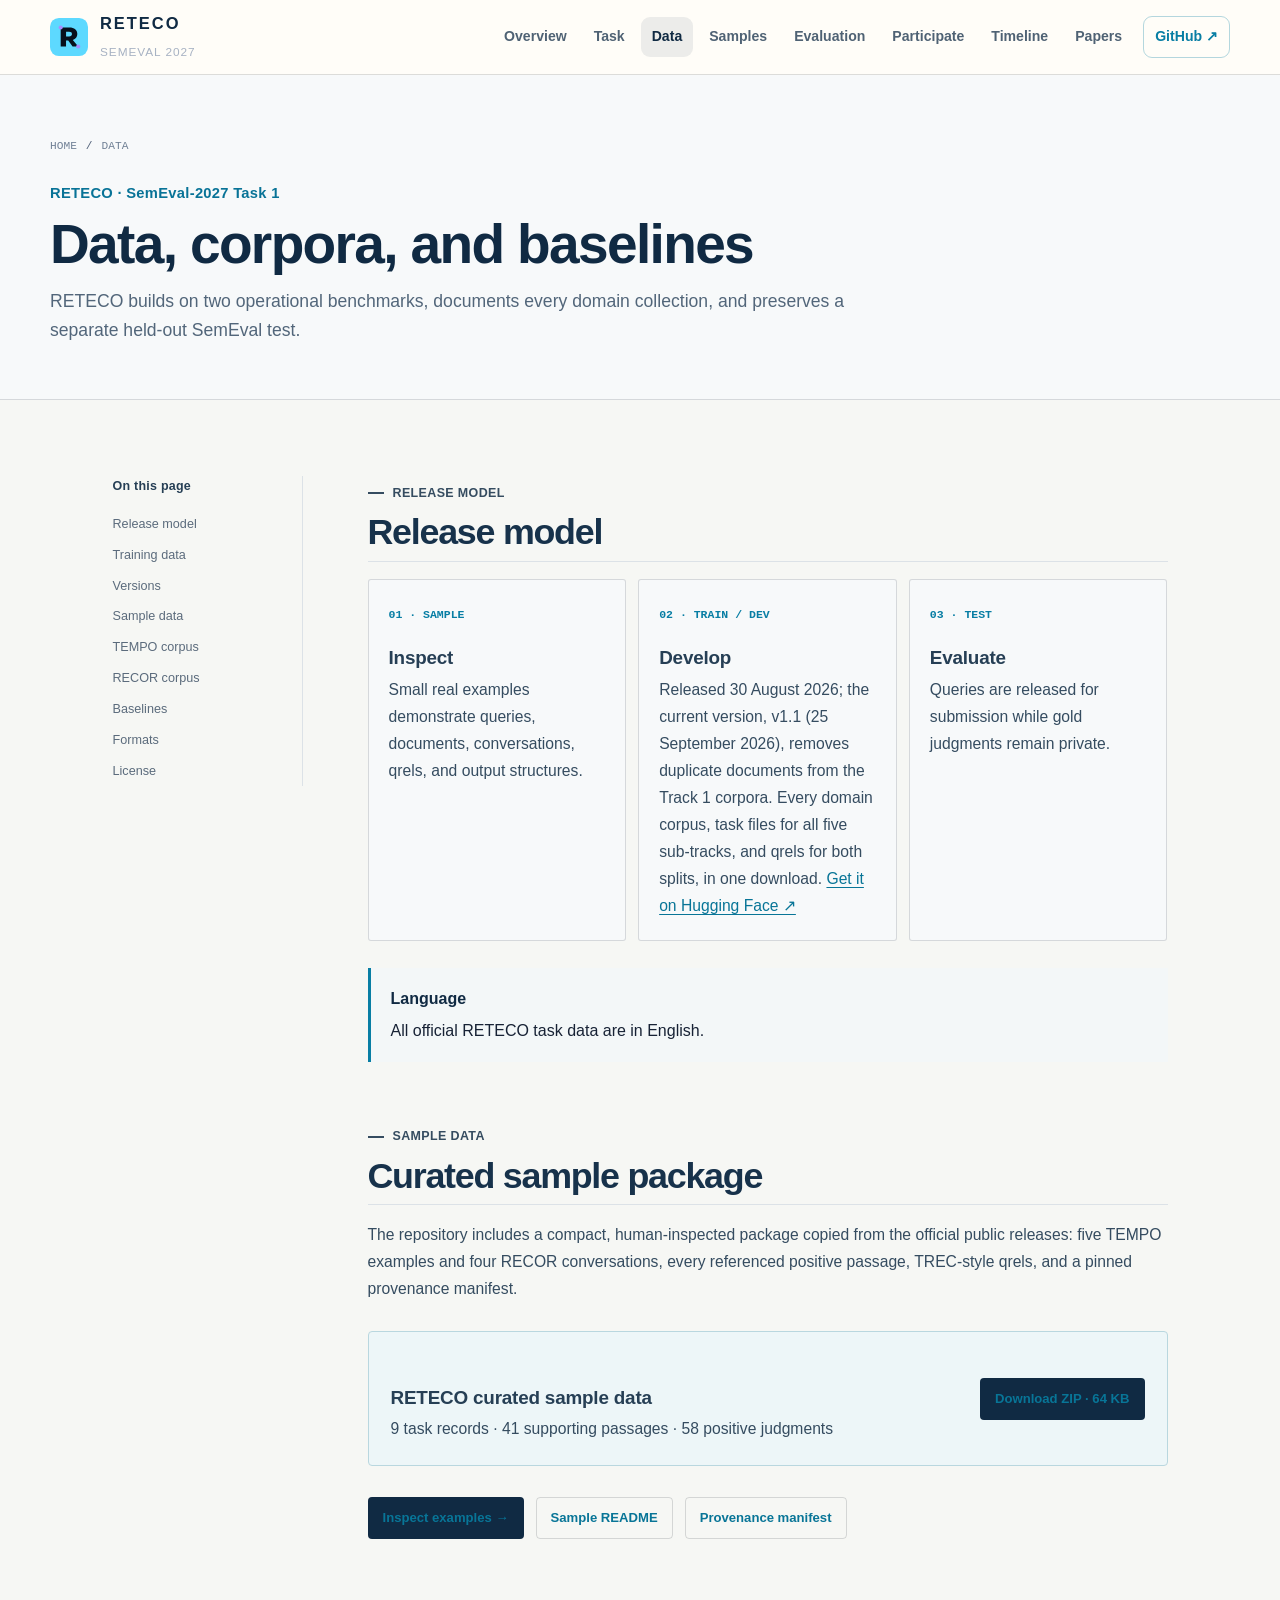
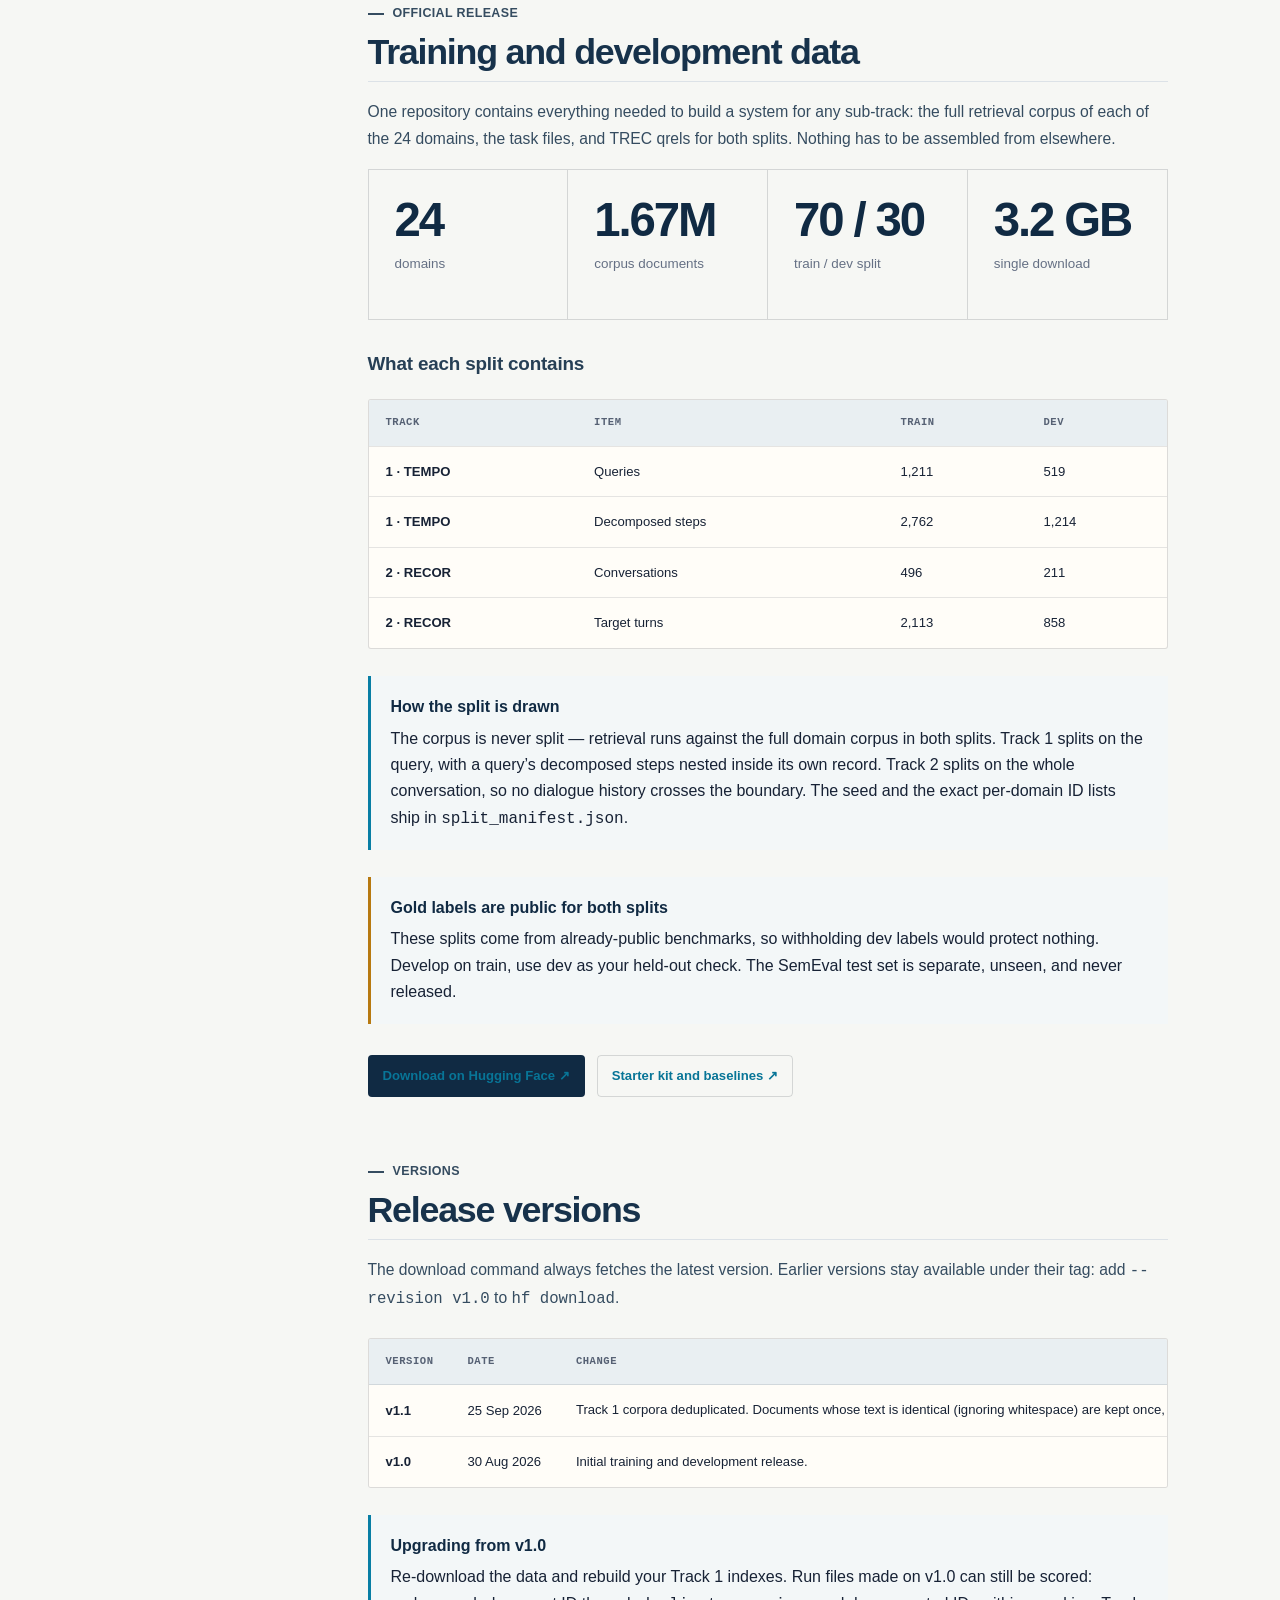
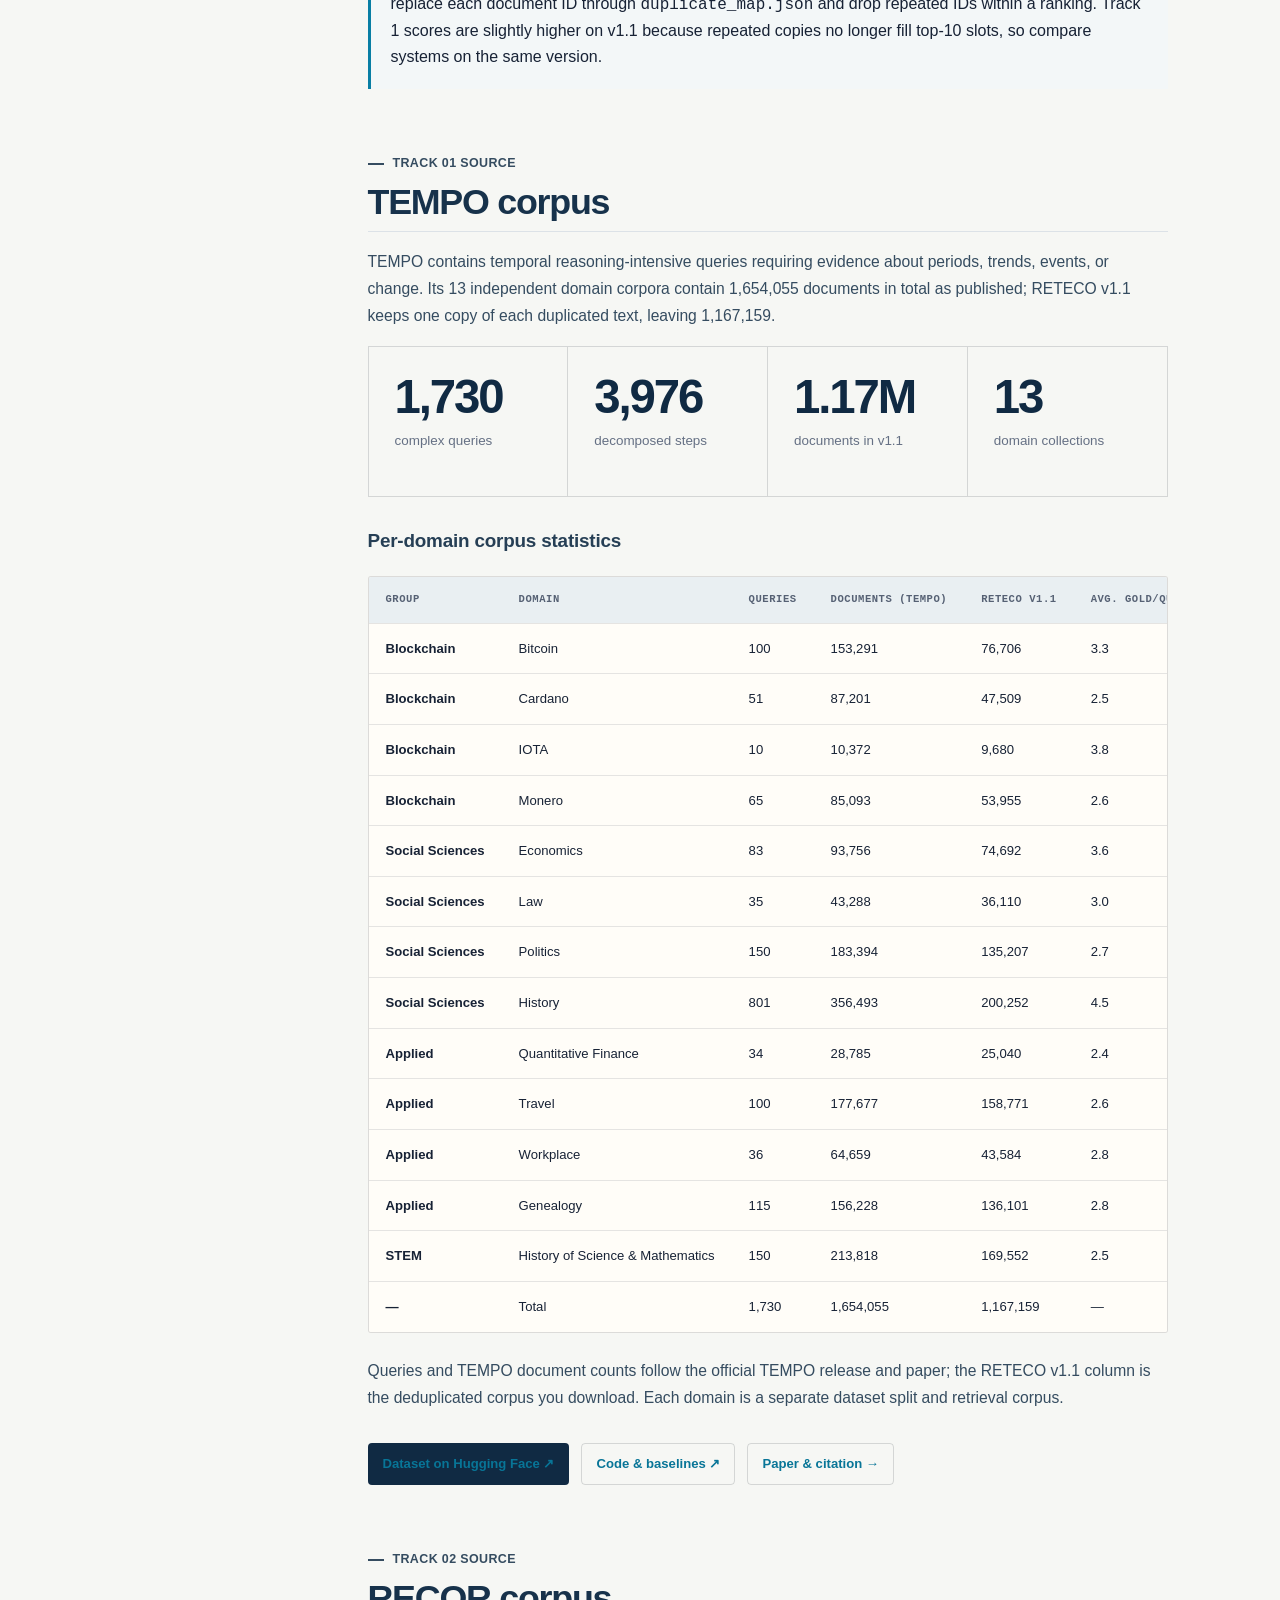
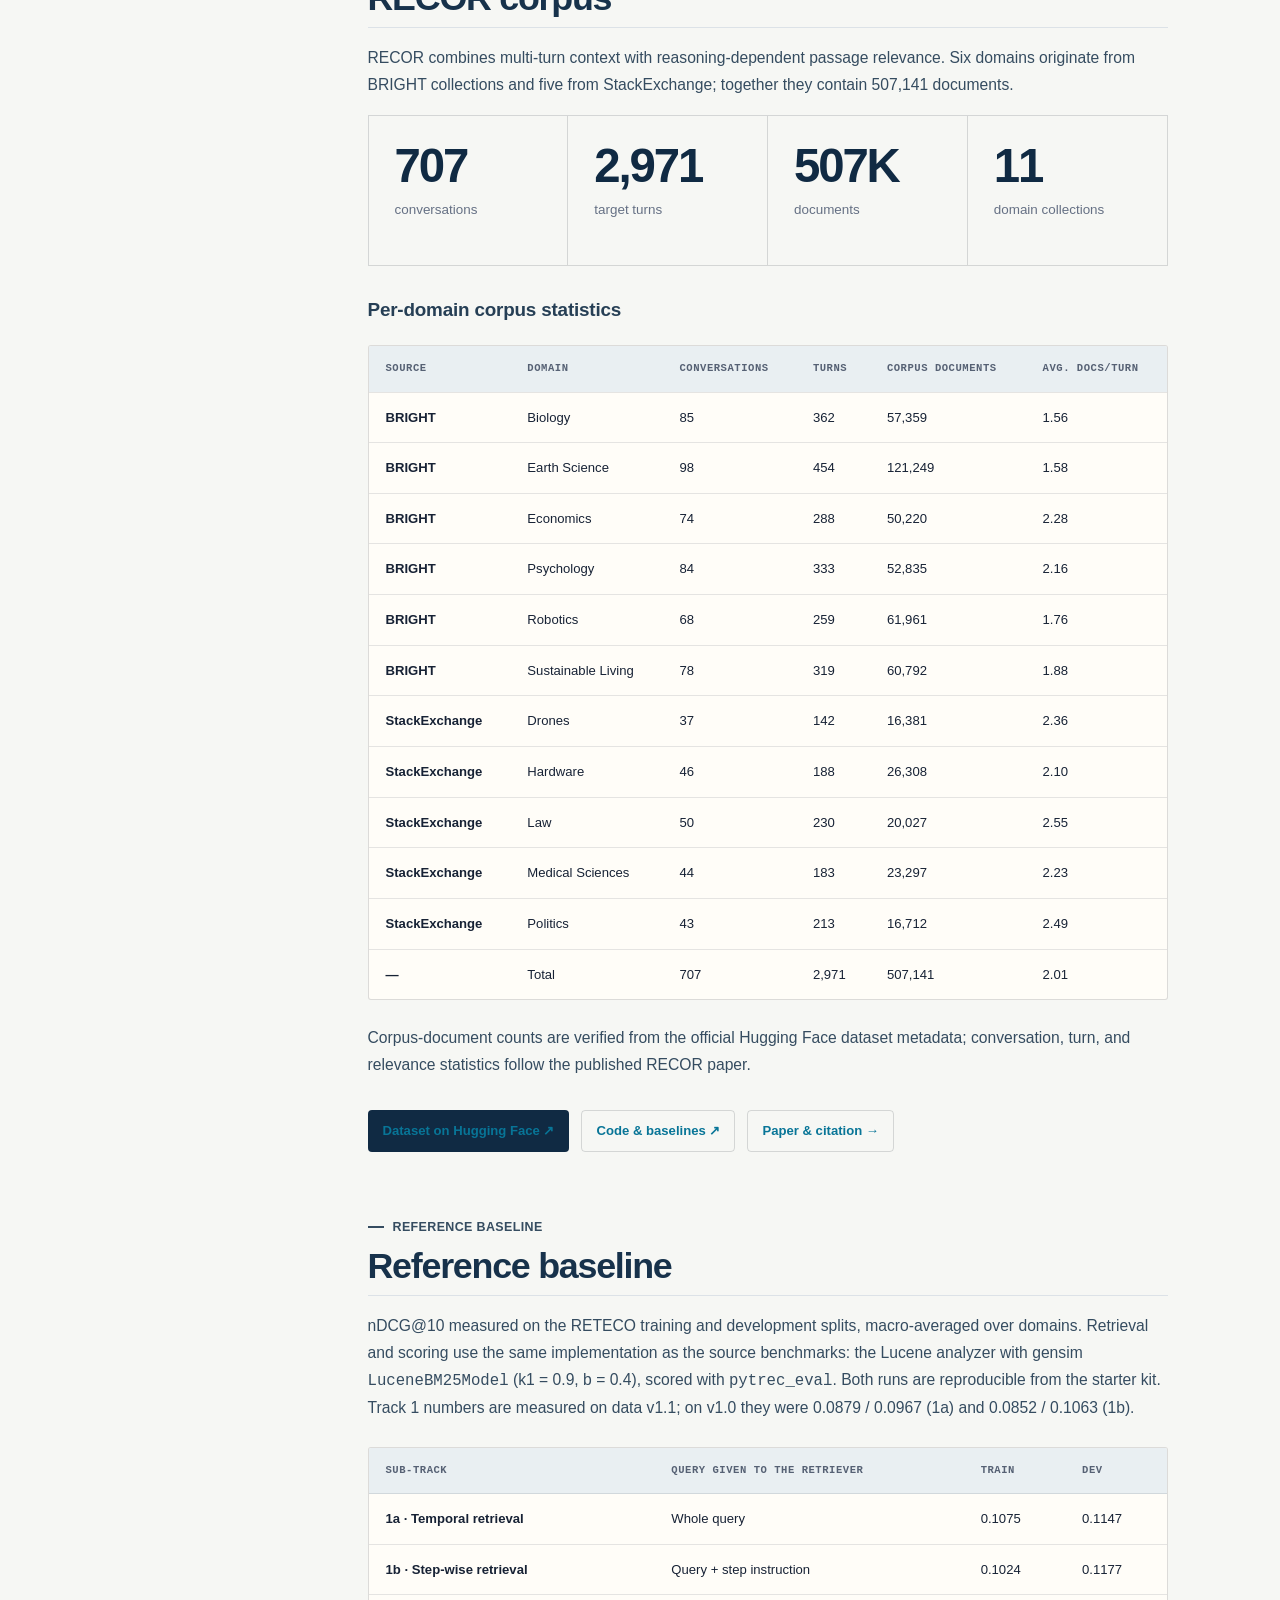
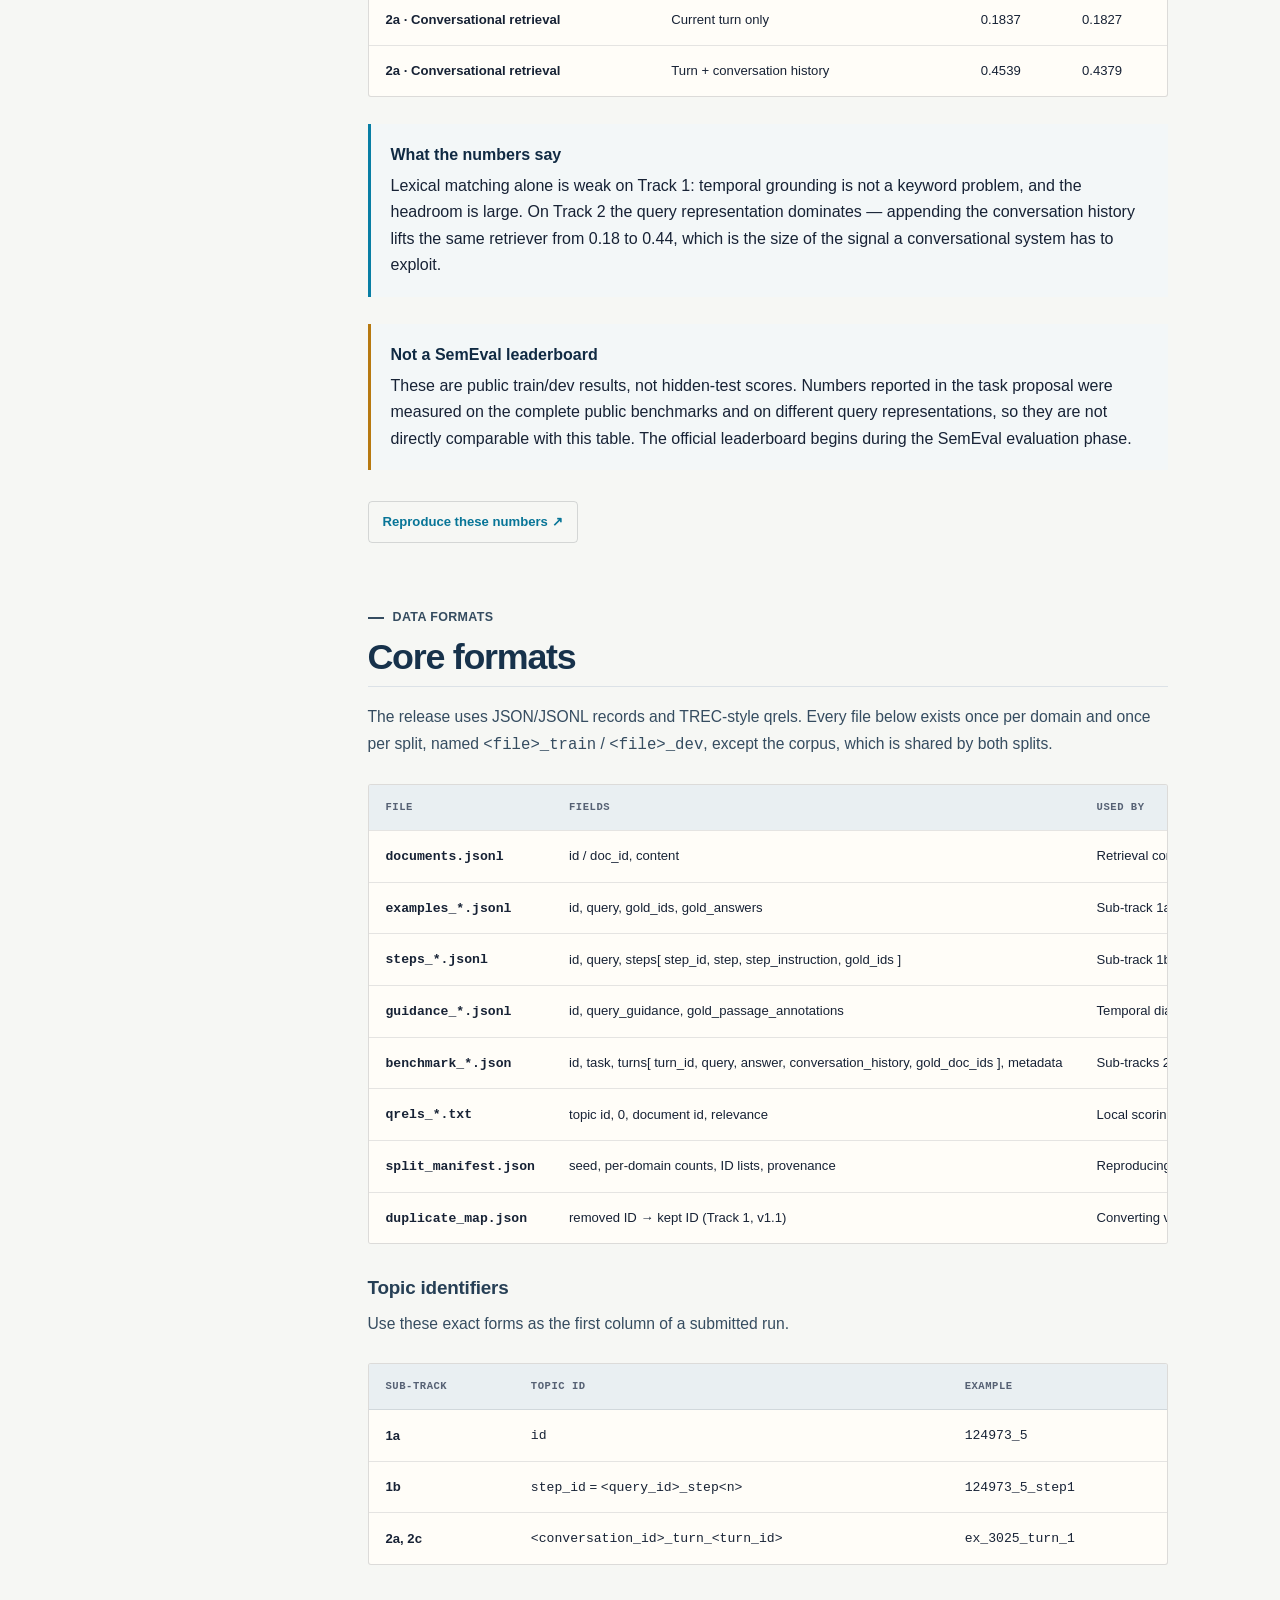
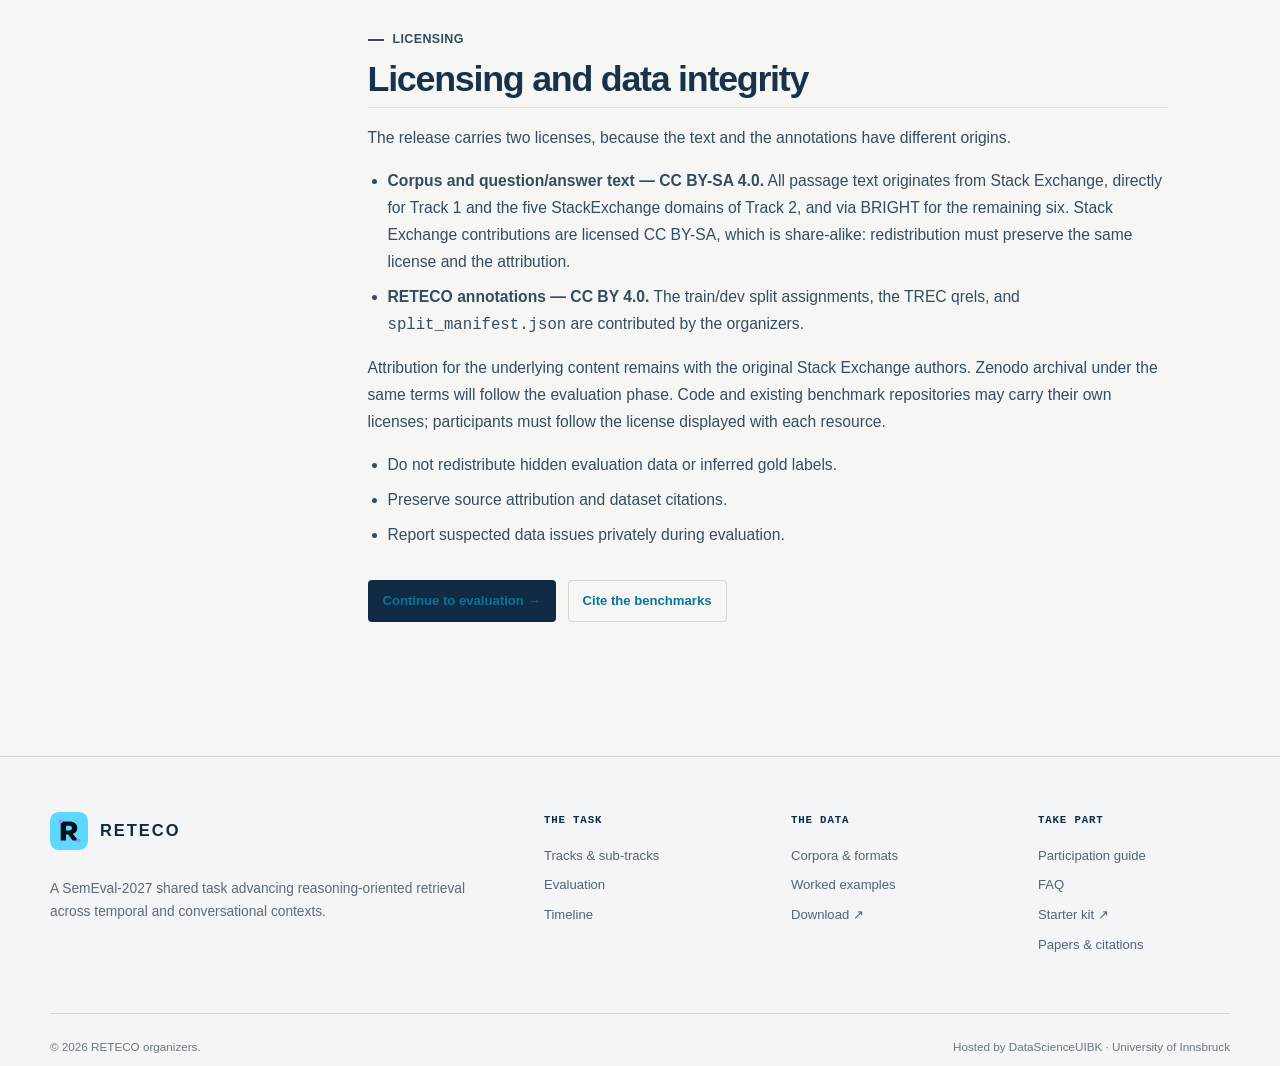
==== docs/data.html @ 55f8d93c "first commit" ====
<!doctype html>
<html lang="en">
<head>
  <meta charset="utf-8"><meta name="viewport" content="width=device-width, initial-scale=1">
  <meta name="description" content="RETECO data, per-domain corpus statistics, samples, formats, and baseline results for TEMPO and RECOR.">
  <meta name="theme-color" content="#f6f7f4"><title>Data, Corpora & Baselines — RETECO</title>
  <link rel="icon" href="assets/brand/reteco-mark.svg" type="image/svg+xml"><link rel="stylesheet" href="assets/css/site.css"><script src="assets/js/site.js" defer></script>
</head>
<body>
<a class="skip-link" href="#main">Skip to content</a>
<header class="site-header"><div class="shell nav-wrap"><a class="brand" href="index.html"><img class="brand-mark" src="assets/brand/reteco-mark.svg" alt=""><span><span class="brand-name">RETECO</span><br><span class="brand-event">SemEval 2027</span></span></a><button class="nav-toggle" type="button" aria-label="Open navigation" aria-expanded="false"><span></span><span></span><span></span></button><nav class="nav-links" aria-label="Primary navigation"><a href="index.html">Overview</a><a href="task.html">Task</a><a aria-current="page" href="data.html">Data</a><a href="samples.html">Samples</a><a href="evaluation.html">Evaluation</a><a href="participate.html">Participate</a><a href="timeline.html">Timeline</a><a href="papers.html">Papers</a><a class="nav-cta" href="https://github.com/DataScienceUIBK/RETECO" target="_blank" rel="noreferrer">GitHub ↗</a></nav></div></header>
<main id="main">
  <header class="page-hero"><div class="shell"><div class="breadcrumbs"><a href="index.html">Home</a><span>/</span>Data</div><p class="eyebrow">RETECO · SemEval-2027 Task 1</p><h1>Data, corpora, and baselines</h1><p class="lede">RETECO builds on two operational benchmarks, documents every domain collection, and preserves a separate held-out SemEval test.</p></div></header>
  <section class="section"><div class="shell toc-layout">
    <aside class="toc"><strong>On this page</strong><a href="#releases">Release model</a><a href="#release">Training data</a><a href="#versions">Versions</a><a href="#samples">Sample data</a><a href="#tempo">TEMPO corpus</a><a href="#recor">RECOR corpus</a><a href="#baselines">Baselines</a><a href="#formats">Formats</a><a href="#license">License</a></aside>
    <div class="prose">
      <section id="releases"><p class="eyebrow">Release model</p><h2>Release model</h2><div class="phase-grid"><article class="phase"><code>01 · SAMPLE</code><h3>Inspect</h3><p>Small real examples demonstrate queries, documents, conversations, qrels, and output structures.</p></article><article class="phase"><code>02 · TRAIN / DEV</code><h3>Develop</h3><p>Released 30 August 2026; the current version, v1.1 (25 September 2026), removes duplicate documents from the Track 1 corpora. Every domain corpus, task files for all five sub-tracks, and qrels for both splits, in one download. <a href="https://huggingface.co/datasets/DataScience-UIBK/RETECO-SemEval2027">Get it on Hugging Face ↗</a></p></article><article class="phase"><code>03 · TEST</code><h3>Evaluate</h3><p>Queries are released for submission while gold judgments remain private.</p></article></div><div class="callout"><strong>Language</strong>All official RETECO task data are in English.</div></section>

      <section id="samples"><p class="eyebrow">Sample data</p><h2>Curated sample package</h2><p>The repository includes a compact, human-inspected package copied from the official public releases: five TEMPO examples and four RECOR conversations, every referenced positive passage, TREC-style qrels, and a pinned provenance manifest.</p><div class="download-card"><div><h3>RETECO curated sample data</h3><p>9 task records · 41 supporting passages · 58 positive judgments</p></div><a class="button" href="assets/downloads/RETECO_curated_sample_data.zip" download>Download ZIP · 64 KB</a></div><div class="button-row"><a class="button" href="samples.html">Inspect examples →</a><a class="button button--paper" href="sample_data/README.md">Sample README</a><a class="button button--paper" href="sample_data/manifest.json">Provenance manifest</a></div></section>

      <section id="release"><p class="eyebrow">Official release</p><h2>Training and development data</h2><p>One repository contains everything needed to build a system for any sub-track: the full retrieval corpus of each of the 24 domains, the task files, and TREC qrels for both splits. Nothing has to be assembled from elsewhere.</p><div class="stat-grid"><div class="stat"><strong>24</strong><span>domains</span></div><div class="stat"><strong>1.67M</strong><span>corpus documents</span></div><div class="stat"><strong>70 / 30</strong><span>train / dev split</span></div><div class="stat"><strong>3.2&nbsp;GB</strong><span>single download</span></div></div><h3>What each split contains</h3><div class="data-table-wrap"><table class="data-table"><thead><tr><th>Track</th><th>Item</th><th>train</th><th>dev</th></tr></thead><tbody><tr><td>1 · TEMPO</td><td>Queries</td><td>1,211</td><td>519</td></tr><tr><td>1 · TEMPO</td><td>Decomposed steps</td><td>2,762</td><td>1,214</td></tr><tr><td>2 · RECOR</td><td>Conversations</td><td>496</td><td>211</td></tr><tr><td>2 · RECOR</td><td>Target turns</td><td>2,113</td><td>858</td></tr></tbody></table></div><div class="callout"><strong>How the split is drawn</strong>The corpus is never split — retrieval runs against the full domain corpus in both splits. Track 1 splits on the query, with a query’s decomposed steps nested inside its own record. Track 2 splits on the whole conversation, so no dialogue history crosses the boundary. The seed and the exact per-domain ID lists ship in <code>split_manifest.json</code>.</div><div class="callout callout--amber"><strong>Gold labels are public for both splits</strong>These splits come from already-public benchmarks, so withholding dev labels would protect nothing. Develop on train, use dev as your held-out check. The SemEval test set is separate, unseen, and never released.</div><div class="button-row"><a class="button" href="https://huggingface.co/datasets/DataScience-UIBK/RETECO-SemEval2027">Download on Hugging Face ↗</a><a class="button button--paper" href="https://github.com/DataScienceUIBK/RETECO/tree/main/starter_kit">Starter kit and baselines ↗</a></div></section>

      <section id="versions"><p class="eyebrow">Versions</p><h2>Release versions</h2><p>The download command always fetches the latest version. Earlier versions stay available under their tag: add <code>--revision v1.0</code> to <code>hf download</code>.</p><div class="data-table-wrap"><table class="data-table"><thead><tr><th>Version</th><th>Date</th><th>Change</th></tr></thead><tbody><tr><td><strong>v1.1</strong></td><td>25 Sep 2026</td><td>Track 1 corpora deduplicated. Documents whose text is identical (ignoring whitespace) are kept once, reducing Track 1 from 1,654,055 to 1,167,159 documents. The gold document is always the copy that is kept, so no gold label is lost. Queries, splits, topic IDs and all of Track 2 are unchanged. Each Track 1 domain adds <code>duplicate_map.json</code>, mapping every removed ID to the kept ID.</td></tr><tr><td>v1.0</td><td>30 Aug 2026</td><td>Initial training and development release.</td></tr></tbody></table></div><div class="callout"><strong>Upgrading from v1.0</strong>Re-download the data and rebuild your Track 1 indexes. Run files made on v1.0 can still be scored: replace each document ID through <code>duplicate_map.json</code> and drop repeated IDs within a ranking. Track 1 scores are slightly higher on v1.1 because repeated copies no longer fill top-10 slots, so compare systems on the same version.</div></section>

      <section id="tempo"><p class="eyebrow">Track 01 source</p><h2>TEMPO corpus</h2><p>TEMPO contains temporal reasoning-intensive queries requiring evidence about periods, trends, events, or change. Its 13 independent domain corpora contain 1,654,055 documents in total as published; RETECO v1.1 keeps one copy of each duplicated text, leaving 1,167,159.</p><div class="stat-grid"><div class="stat"><strong>1,730</strong><span>complex queries</span></div><div class="stat"><strong>3,976</strong><span>decomposed steps</span></div><div class="stat"><strong>1.17M</strong><span>documents in v1.1</span></div><div class="stat"><strong>13</strong><span>domain collections</span></div></div>
        <h3>Per-domain corpus statistics</h3><div class="data-table-wrap"><table class="data-table"><thead><tr><th>Group</th><th>Domain</th><th>Queries</th><th>Documents (TEMPO)</th><th>RETECO v1.1</th><th>Avg. gold/query</th><th>Avg. steps</th></tr></thead><tbody>
          <tr><td>Blockchain</td><td>Bitcoin</td><td>100</td><td>153,291</td><td>76,706</td><td>3.3</td><td>2.93</td></tr>
          <tr><td>Blockchain</td><td>Cardano</td><td>51</td><td>87,201</td><td>47,509</td><td>2.5</td><td>2.84</td></tr>
          <tr><td>Blockchain</td><td>IOTA</td><td>10</td><td>10,372</td><td>9,680</td><td>3.8</td><td>3.20</td></tr>
          <tr><td>Blockchain</td><td>Monero</td><td>65</td><td>85,093</td><td>53,955</td><td>2.6</td><td>2.72</td></tr>
          <tr><td>Social Sciences</td><td>Economics</td><td>83</td><td>93,756</td><td>74,692</td><td>3.6</td><td>3.08</td></tr>
          <tr><td>Social Sciences</td><td>Law</td><td>35</td><td>43,288</td><td>36,110</td><td>3.0</td><td>3.23</td></tr>
          <tr><td>Social Sciences</td><td>Politics</td><td>150</td><td>183,394</td><td>135,207</td><td>2.7</td><td>3.35</td></tr>
          <tr><td>Social Sciences</td><td>History</td><td>801</td><td>356,493</td><td>200,252</td><td>4.5</td><td>3.42</td></tr>
          <tr><td>Applied</td><td>Quantitative Finance</td><td>34</td><td>28,785</td><td>25,040</td><td>2.4</td><td>2.68</td></tr>
          <tr><td>Applied</td><td>Travel</td><td>100</td><td>177,677</td><td>158,771</td><td>2.6</td><td>3.11</td></tr>
          <tr><td>Applied</td><td>Workplace</td><td>36</td><td>64,659</td><td>43,584</td><td>2.8</td><td>2.42</td></tr>
          <tr><td>Applied</td><td>Genealogy</td><td>115</td><td>156,228</td><td>136,101</td><td>2.8</td><td>3.78</td></tr>
          <tr><td>STEM</td><td>History of Science & Mathematics</td><td>150</td><td>213,818</td><td>169,552</td><td>2.5</td><td>3.25</td></tr>
          <tr><td>—</td><td>Total</td><td>1,730</td><td>1,654,055</td><td>1,167,159</td><td>—</td><td>—</td></tr>
        </tbody></table></div><p>Queries and TEMPO document counts follow the official TEMPO release and paper; the RETECO v1.1 column is the deduplicated corpus you download. Each domain is a separate dataset split and retrieval corpus.</p><div class="button-row"><a class="button" href="https://huggingface.co/datasets/tempo26/Tempo" target="_blank" rel="noreferrer">Dataset on Hugging Face ↗</a><a class="button button--paper" href="https://github.com/tempo-bench/Tempo" target="_blank" rel="noreferrer">Code & baselines ↗</a><a class="button button--paper" href="papers.html#tempo-paper">Paper & citation →</a></div>
      </section>

      <section id="recor"><p class="eyebrow">Track 02 source</p><h2>RECOR corpus</h2><p>RECOR combines multi-turn context with reasoning-dependent passage relevance. Six domains originate from BRIGHT collections and five from StackExchange; together they contain 507,141 documents.</p><div class="stat-grid"><div class="stat"><strong>707</strong><span>conversations</span></div><div class="stat"><strong>2,971</strong><span>target turns</span></div><div class="stat"><strong>507K</strong><span>documents</span></div><div class="stat"><strong>11</strong><span>domain collections</span></div></div>
        <h3>Per-domain corpus statistics</h3><div class="data-table-wrap"><table class="data-table"><thead><tr><th>Source</th><th>Domain</th><th>Conversations</th><th>Turns</th><th>Corpus documents</th><th>Avg. docs/turn</th></tr></thead><tbody>
          <tr><td>BRIGHT</td><td>Biology</td><td>85</td><td>362</td><td>57,359</td><td>1.56</td></tr>
          <tr><td>BRIGHT</td><td>Earth Science</td><td>98</td><td>454</td><td>121,249</td><td>1.58</td></tr>
          <tr><td>BRIGHT</td><td>Economics</td><td>74</td><td>288</td><td>50,220</td><td>2.28</td></tr>
          <tr><td>BRIGHT</td><td>Psychology</td><td>84</td><td>333</td><td>52,835</td><td>2.16</td></tr>
          <tr><td>BRIGHT</td><td>Robotics</td><td>68</td><td>259</td><td>61,961</td><td>1.76</td></tr>
          <tr><td>BRIGHT</td><td>Sustainable Living</td><td>78</td><td>319</td><td>60,792</td><td>1.88</td></tr>
          <tr><td>StackExchange</td><td>Drones</td><td>37</td><td>142</td><td>16,381</td><td>2.36</td></tr>
          <tr><td>StackExchange</td><td>Hardware</td><td>46</td><td>188</td><td>26,308</td><td>2.10</td></tr>
          <tr><td>StackExchange</td><td>Law</td><td>50</td><td>230</td><td>20,027</td><td>2.55</td></tr>
          <tr><td>StackExchange</td><td>Medical Sciences</td><td>44</td><td>183</td><td>23,297</td><td>2.23</td></tr>
          <tr><td>StackExchange</td><td>Politics</td><td>43</td><td>213</td><td>16,712</td><td>2.49</td></tr>
          <tr><td>—</td><td>Total</td><td>707</td><td>2,971</td><td>507,141</td><td>2.01</td></tr>
        </tbody></table></div><p>Corpus-document counts are verified from the official Hugging Face dataset metadata; conversation, turn, and relevance statistics follow the published RECOR paper.</p><div class="button-row"><a class="button" href="https://huggingface.co/datasets/RECOR-Benchmark/RECOR" target="_blank" rel="noreferrer">Dataset on Hugging Face ↗</a><a class="button button--paper" href="https://github.com/RECOR-Benchmark/RECOR" target="_blank" rel="noreferrer">Code & baselines ↗</a><a class="button button--paper" href="papers.html#recor-paper">Paper & citation →</a></div>
      </section>

      <section id="baselines"><p class="eyebrow">Reference baseline</p><h2>Reference baseline</h2><p>nDCG@10 measured on the RETECO training and development splits, macro-averaged over domains. Retrieval and scoring use the same implementation as the source benchmarks: the Lucene analyzer with gensim <code>LuceneBM25Model</code> (k1&nbsp;=&nbsp;0.9, b&nbsp;=&nbsp;0.4), scored with <code>pytrec_eval</code>. Both runs are reproducible from the starter kit. Track 1 numbers are measured on data v1.1; on v1.0 they were 0.0879 / 0.0967 (1a) and 0.0852 / 0.1063 (1b).</p><div class="data-table-wrap"><table class="data-table"><thead><tr><th>Sub-track</th><th>Query given to the retriever</th><th>train</th><th>dev</th></tr></thead><tbody><tr><td>1a · Temporal retrieval</td><td>Whole query</td><td>0.1075</td><td>0.1147</td></tr><tr><td>1b · Step-wise retrieval</td><td>Query + step instruction</td><td>0.1024</td><td>0.1177</td></tr><tr><td>2a · Conversational retrieval</td><td>Current turn only</td><td>0.1837</td><td>0.1827</td></tr><tr><td>2a · Conversational retrieval</td><td>Turn + conversation history</td><td>0.4539</td><td>0.4379</td></tr></tbody></table></div><div class="callout"><strong>What the numbers say</strong>Lexical matching alone is weak on Track 1: temporal grounding is not a keyword problem, and the headroom is large. On Track 2 the query representation dominates — appending the conversation history lifts the same retriever from 0.18 to 0.44, which is the size of the signal a conversational system has to exploit.</div><div class="callout callout--amber"><strong>Not a SemEval leaderboard</strong>These are public train/dev results, not hidden-test scores. Numbers reported in the task proposal were measured on the complete public benchmarks and on different query representations, so they are not directly comparable with this table. The official leaderboard begins during the SemEval evaluation phase.</div><div class="button-row"><a class="button button--paper" href="https://github.com/DataScienceUIBK/RETECO/tree/main/starter_kit">Reproduce these numbers ↗</a></div></section>

      <section id="formats"><p class="eyebrow">Data formats</p><h2>Core formats</h2><p>The release uses JSON/JSONL records and TREC-style qrels. Every file below exists once per domain and once per split, named <code>&lt;file&gt;_train</code> / <code>&lt;file&gt;_dev</code>, except the corpus, which is shared by both splits.</p><div class="data-table-wrap"><table class="data-table"><thead><tr><th>File</th><th>Fields</th><th>Used by</th></tr></thead><tbody><tr><td><code>documents.jsonl</code></td><td>id / doc_id, content</td><td>Retrieval corpus (both splits)</td></tr><tr><td><code>examples_*.jsonl</code></td><td>id, query, gold_ids, gold_answers</td><td>Sub-track 1a</td></tr><tr><td><code>steps_*.jsonl</code></td><td>id, query, steps[ step_id, step, step_instruction, gold_ids ]</td><td>Sub-track 1b</td></tr><tr><td><code>guidance_*.jsonl</code></td><td>id, query_guidance, gold_passage_annotations</td><td>Temporal diagnostics</td></tr><tr><td><code>benchmark_*.json</code></td><td>id, task, turns[ turn_id, query, answer, conversation_history, gold_doc_ids ], metadata</td><td>Sub-tracks 2a, 2b, 2c</td></tr><tr><td><code>qrels_*.txt</code></td><td>topic id, 0, document id, relevance</td><td>Local scoring</td></tr><tr><td><code>split_manifest.json</code></td><td>seed, per-domain counts, ID lists, provenance</td><td>Reproducing the split</td></tr><tr><td><code>duplicate_map.json</code></td><td>removed ID → kept ID (Track 1, v1.1)</td><td>Converting v1.0 run files</td></tr></tbody></table></div><h3>Topic identifiers</h3><p>Use these exact forms as the first column of a submitted run.</p><div class="data-table-wrap"><table class="data-table"><thead><tr><th>Sub-track</th><th>Topic id</th><th>Example</th></tr></thead><tbody><tr><td>1a</td><td><code>id</code></td><td><code>124973_5</code></td></tr><tr><td>1b</td><td><code>step_id</code> = <code>&lt;query_id&gt;_step&lt;n&gt;</code></td><td><code>124973_5_step1</code></td></tr><tr><td>2a, 2c</td><td><code>&lt;conversation_id&gt;_turn_&lt;turn_id&gt;</code></td><td><code>ex_3025_turn_1</code></td></tr></tbody></table></div></section>

      <section id="license"><p class="eyebrow">Licensing</p><h2>Licensing and data integrity</h2><p>The release carries two licenses, because the text and the annotations have different origins.</p><ul><li><strong>Corpus and question/answer text — CC BY-SA 4.0.</strong> All passage text originates from Stack Exchange, directly for Track 1 and the five StackExchange domains of Track 2, and via BRIGHT for the remaining six. Stack Exchange contributions are licensed CC BY-SA, which is share-alike: redistribution must preserve the same license and the attribution.</li><li><strong>RETECO annotations — CC BY 4.0.</strong> The train/dev split assignments, the TREC qrels, and <code>split_manifest.json</code> are contributed by the organizers.</li></ul><p>Attribution for the underlying content remains with the original Stack Exchange authors. Zenodo archival under the same terms will follow the evaluation phase. Code and existing benchmark repositories may carry their own licenses; participants must follow the license displayed with each resource.</p><ul><li>Do not redistribute hidden evaluation data or inferred gold labels.</li><li>Preserve source attribution and dataset citations.</li><li>Report suspected data issues privately during evaluation.</li></ul><div class="button-row"><a class="button" href="evaluation.html">Continue to evaluation →</a><a class="button button--paper" href="papers.html">Cite the benchmarks</a></div></section>
    </div>
  </div></section>
</main>
<footer class="site-footer"><div class="shell"><div class="footer-grid"><div class="footer-brand"><a class="brand" href="index.html"><img class="brand-mark" src="assets/brand/reteco-mark.svg" alt=""><span class="brand-name">RETECO</span></a><p>A SemEval-2027 shared task advancing reasoning-oriented retrieval across temporal and conversational contexts.</p></div><div class="footer-col"><strong>The task</strong><a href="task.html">Tracks &amp; sub-tracks</a><a href="evaluation.html">Evaluation</a><a href="timeline.html">Timeline</a></div><div class="footer-col"><strong>The data</strong><a href="data.html">Corpora &amp; formats</a><a href="samples.html">Worked examples</a><a href="https://huggingface.co/datasets/DataScience-UIBK/RETECO-SemEval2027">Download ↗</a></div><div class="footer-col"><strong>Take part</strong><a href="participate.html">Participation guide</a><a href="participate.html#faq">FAQ</a><a href="https://github.com/DataScienceUIBK/RETECO/tree/main/starter_kit">Starter kit ↗</a><a href="papers.html">Papers &amp; citations</a></div></div><div class="footer-bottom"><span>© <span data-year>2026</span> RETECO organizers.</span><span>Hosted by DataScienceUIBK · University of Innsbruck</span></div></div></footer>
</body></html>
---- docs/assets/css/site.css ----
:root {
  --ink: #102a43;
  --ink-soft: #183b56;
  --paper: #f6f7f4;
  --paper-2: #e9eff2;
  --white: #fffdf8;
  --muted: #a7b2c3;
  --text: #172235;
  --cyan: #5dd9ff;
  --cyan-deep: #087ea4;
  --violet: #a88cff;
  --violet-deep: #6950b8;
  --lime: #b9f6cb;
  --amber: #ffcb70;
  --line-dark: rgba(255, 255, 255, .13);
  --line-light: rgba(7, 16, 29, .14);
  --shadow: 0 24px 70px rgba(5, 12, 23, .15);
  --radius: 22px;
  --content: 1180px;
  --font-sans: Inter, "Avenir Next", Avenir, "Segoe UI", Helvetica, Arial, sans-serif;
  --font-mono: "SFMono-Regular", Consolas, "Liberation Mono", monospace;
}

* { box-sizing: border-box; }
html { scroll-behavior: smooth; }
body {
  margin: 0;
  overflow-x: clip;
  background: var(--paper);
  color: var(--text);
  font-family: var(--font-sans);
  font-size: 16px;
  line-height: 1.65;
  -webkit-font-smoothing: antialiased;
}
body::before {
  position: fixed;
  inset: 0;
  z-index: 100;
  pointer-events: none;
  display: none;
  content: "";
  background-image: url("data:image/svg+xml,%3Csvg viewBox='0 0 180 180' xmlns='http://www.w3.org/2000/svg'%3E%3Cfilter id='n'%3E%3CfeTurbulence type='fractalNoise' baseFrequency='.9' numOctaves='4' stitchTiles='stitch'/%3E%3C/filter%3E%3Crect width='100%25' height='100%25' filter='url(%23n)' opacity='.55'/%3E%3C/svg%3E");
}

a { color: inherit; }
img, svg { display: block; max-width: 100%; }
button, input { font: inherit; }
::selection { background: var(--cyan); color: var(--ink); }

.skip-link {
  position: fixed;
  top: 10px;
  left: 10px;
  z-index: 1000;
  padding: 10px 14px;
  border-radius: 10px;
  background: var(--white);
  color: var(--ink);
  transform: translateY(-160%);
}
.skip-link:focus { transform: translateY(0); }

.shell { width: min(calc(100% - 40px), var(--content)); margin-inline: auto; }
.section { padding: 76px 0; }
.section--compact { padding: 70px 0; }
.section--dark { background: #1d3f59; color: var(--white); }
.section--white { background: var(--white); }
.section--rule { border-top: 1px solid var(--line-light); }

.site-header {
  position: sticky;
  top: 0;
  z-index: 50;
  border-bottom: 1px solid var(--line-light);
  background: rgba(255, 253, 248, .94);
  color: var(--ink);
  backdrop-filter: blur(18px);
}
.nav-wrap { min-height: 74px; display: flex; align-items: center; justify-content: space-between; gap: 26px; }
.brand { display: inline-flex; align-items: center; gap: 12px; text-decoration: none; }
.brand-mark { width: 38px; height: 38px; }
.brand-name { font-size: 1.03rem; font-weight: 850; letter-spacing: .12em; }
.brand-event { color: var(--muted); font-size: .74rem; letter-spacing: .08em; text-transform: uppercase; }
.nav-links { display: flex; align-items: center; gap: 5px; }
.nav-links a {
  padding: 8px 11px;
  border-radius: 9px;
  color: #4f6274;
  font-size: .88rem;
  font-weight: 650;
  text-decoration: none;
  transition: background .2s, color .2s;
}
.nav-links a:hover, .nav-links a[aria-current="page"] { background: rgba(16, 42, 67, .08); color: var(--ink); }
.nav-links .nav-cta { margin-left: 5px; border: 1px solid rgba(8, 126, 164, .3); color: var(--cyan-deep); }
.nav-toggle { display: none; border: 0; background: transparent; color: var(--ink); cursor: pointer; }
.nav-toggle span { display: block; width: 24px; height: 2px; margin: 5px 0; background: currentColor; }

.eyebrow {
  display: inline-flex;
  align-items: center;
  gap: 9px;
  margin: 0 0 17px;
  color: var(--cyan-deep);
  font-family: var(--font-mono);
  font-size: 1rem;
  font-weight: 800;
  line-height: 1.45;
  letter-spacing: .09em;
  text-transform: uppercase;
}
.section--dark .eyebrow { color: var(--cyan); }
.hero .eyebrow { color: var(--cyan-deep); }
.eyebrow::before { width: 24px; height: 2px; background: currentColor; content: ""; }
h1, h2, h3 { margin-top: 0; line-height: 1.08; letter-spacing: -.035em; }
h1 { font-size: clamp(3.5rem, 8vw, 7.6rem); }
h2 { margin-bottom: 22px; font-size: clamp(2.15rem, 4.5vw, 4rem); }
h3 { margin-bottom: 12px; font-size: clamp(1.28rem, 2.2vw, 1.7rem); }
p { margin-top: 0; }
.lede { max-width: 740px; color: #536074; font-size: clamp(1.05rem, 1.6vw, 1.28rem); }
.section--dark .lede { color: #b8c2d1; }
.section-head { display: flex; align-items: end; justify-content: space-between; gap: 30px; margin-bottom: 48px; }
.section-head > div:first-child { max-width: 820px; }
.section-head h2 { margin-bottom: 13px; }
.section-head p { margin-bottom: 0; }

.hero {
  position: relative;
  min-height: 610px;
  overflow: hidden;
  background: linear-gradient(135deg, #edf7f8 0%, #f7f5ef 58%, #f0edf8 100%);
  color: var(--ink);
}
.hero::after {
  position: absolute;
  inset: auto -10% -55% 34%;
  width: 850px;
  height: 850px;
  border: 1px solid rgba(8, 126, 164, .16);
  border-radius: 50%;
  box-shadow: 0 0 0 90px rgba(93, 217, 255, .04), 0 0 0 180px rgba(168, 140, 255, .025);
  content: "";
}
.hero-grid {
  position: relative;
  z-index: 1;
  display: grid;
  grid-template-columns: 1.18fr .82fr;
  gap: 78px;
  align-items: center;
  padding: 78px 0 88px;
}
.hero-grid > *, .split > * { min-width: 0; }
.hero h1 { max-width: 760px; margin: 0 0 23px; font-size: clamp(2.8rem, 5.6vw, 5.25rem); line-height: 1.02; }
.hero h1 span { display: block; margin-top: 12px; color: var(--cyan-deep); font-size: .48em; font-weight: 650; letter-spacing: -.025em; -webkit-text-stroke: 0; }
.hero-copy { max-width: 690px; color: #465b6e; font-size: clamp(1.05rem, 1.45vw, 1.23rem); }
.hero-actions, .button-row { display: flex; flex-wrap: wrap; gap: 12px; margin-top: 31px; }
.button {
  display: inline-flex;
  align-items: center;
  justify-content: center;
  gap: 9px;
  min-height: 48px;
  padding: 12px 18px;
  border: 1px solid transparent;
  border-radius: 12px;
  background: var(--ink);
  color: var(--white);
  font-size: .88rem;
  font-weight: 780;
  text-decoration: none;
  transition: transform .2s, box-shadow .2s, background .2s;
}
.button:hover { transform: translateY(-2px); box-shadow: 0 10px 24px rgba(5, 12, 23, .16); }
.button--primary { background: var(--cyan); color: var(--ink); }
.button--light { background: var(--white); color: var(--ink); }
.button--outline { border-color: rgba(255, 255, 255, .28); background: transparent; }
.button--paper { border-color: var(--line-light); background: transparent; color: var(--ink); }
.button--disabled { border-color: var(--line-light); background: rgba(255,255,255,.04); color: #7e8999; cursor: default; pointer-events: none; }
.button svg { width: 17px; height: 17px; }

.hero-panel {
  position: relative;
  min-height: 430px;
  border: 1px solid rgba(16, 42, 67, .14);
  border-radius: 30px;
  background: rgba(255, 255, 255, .72);
  box-shadow: 0 28px 70px rgba(16, 42, 67, .12);
}
.signal-map { position: absolute; inset: 26px; }
.signal-label { position: absolute; font-family: var(--font-mono); font-size: .68rem; letter-spacing: .07em; text-transform: uppercase; }
.signal-label--one { top: 0; left: 0; color: var(--cyan-deep); }
.signal-label--two { right: 0; bottom: 0; color: var(--violet); }
.time-axis { position: absolute; top: 39%; left: 4%; right: 4%; height: 1px; background: rgba(93,217,255,.45); }
.time-axis::before, .time-axis::after { position: absolute; top: -3px; width: 7px; height: 7px; border-radius: 50%; background: var(--cyan); content: ""; }
.time-axis::before { left: 0; } .time-axis::after { right: 0; }
.time-node { position: absolute; top: calc(39% - 18px); width: 38px; height: 38px; border: 1px solid var(--cyan-deep); border-radius: 50%; background: var(--white); box-shadow: 0 0 24px rgba(8,126,164,.12); }
.time-node:nth-of-type(1) { left: 14%; }
.time-node:nth-of-type(2) { left: 45%; }
.time-node:nth-of-type(3) { right: 13%; }
.conversation { position: absolute; inset: 54% 4% 4%; }
.bubble { position: absolute; max-width: 78%; padding: 11px 14px; border-radius: 13px; color: var(--ink); font-size: .74rem; line-height: 1.4; }
.bubble--q { left: 0; background: rgba(168,140,255,.17); border: 1px solid rgba(168,140,255,.42); }
.bubble--a { right: 0; top: 55px; background: var(--paper-2); border: 1px solid var(--line-light); }
.bubble--q2 { left: 8%; top: 125px; background: rgba(168,140,255,.17); border: 1px solid rgba(168,140,255,.42); }
.reason-link { position: absolute; top: 113px; left: 38%; width: 95px; border-top: 1px dashed var(--violet); transform: rotate(20deg); transform-origin: left; }
.panel-badge { position: absolute; right: 22px; top: 22px; width: 53px; height: 53px; display: grid; place-items: center; border-radius: 50%; background: var(--lime); color: var(--ink); font-family: var(--font-mono); font-size: .65rem; font-weight: 900; }

.announcement { border-bottom: 1px solid var(--line-light); background: var(--amber); color: var(--ink); }
.announcement .shell { min-height: 48px; display: flex; align-items: center; justify-content: center; gap: 12px; font-size: .84rem; font-weight: 700; text-align: center; }
.announcement code { font-family: var(--font-mono); font-size: .7rem; letter-spacing: .07em; text-transform: uppercase; }

.stat-grid { display: grid; grid-template-columns: repeat(4, 1fr); border-top: 1px solid var(--line-light); border-left: 1px solid var(--line-light); }
.stat { min-height: 150px; padding: 26px; border-right: 1px solid var(--line-light); border-bottom: 1px solid var(--line-light); }
.stat strong { display: block; margin-bottom: 7px; color: var(--ink); font-size: clamp(2rem, 3.7vw, 3.25rem); line-height: 1; letter-spacing: -.045em; }
.stat span { color: #657084; font-size: .84rem; }

.track-grid { display: grid; grid-template-columns: 1fr 1fr; gap: 22px; }
.track-card { position: relative; min-height: 430px; overflow: hidden; padding: 38px; border: 1px solid var(--line-dark); border-radius: var(--radius); background: var(--ink-soft); }
.track-card::after { position: absolute; right: -90px; bottom: -130px; width: 300px; height: 300px; border: 1px solid currentColor; border-radius: 50%; opacity: .16; content: ""; }
.track-card--time { color: var(--cyan); }
.track-card--talk { color: var(--violet); }
.track-number { font-family: var(--font-mono); font-size: .92rem; font-weight: 850; line-height: 1.4; letter-spacing: .09em; text-transform: uppercase; }
.track-card h3 { max-width: 420px; margin: 105px 0 18px; color: var(--white); font-size: clamp(2rem, 3.7vw, 3.2rem); }
.track-card p { max-width: 510px; color: #bac4d2; }
.pill-row { display: flex; flex-wrap: wrap; gap: 8px; margin-top: 25px; }
.pill { padding: 6px 10px; border: 1px solid currentColor; border-radius: 999px; font-family: var(--font-mono); font-size: .66rem; letter-spacing: .04em; }
.track-card--soft { min-height: 330px; border-color: var(--line-light); background: var(--white); box-shadow: 0 16px 40px rgba(16,42,67,.07); }
.track-card--soft.track-card--time { color: var(--cyan-deep); }
.track-card--soft.track-card--talk { color: var(--violet-deep); }
.track-card--soft h3 { margin-top: 70px; color: var(--ink); font-size: clamp(1.8rem, 3.2vw, 2.7rem); }
.track-card--soft p { color: #536579; }

.organizer-band { padding: 44px 0 48px; border-top: 1px solid var(--line-light); border-bottom: 1px solid var(--line-light); background: var(--white); }
.organizer-band-head { display: flex; align-items: baseline; gap: 22px; margin-bottom: 25px; }
.organizer-band-head .eyebrow { margin: 0; }
.organizer-band-head h2 { margin: 0; font-size: 1.35rem; letter-spacing: -.02em; }
.organizer-row { display: grid; grid-template-columns: repeat(5, 1fr); gap: 13px; }
.organizer-card { padding: 18px 17px; border-left: 2px solid #aacdd8; background: #f7faf9; }
.organizer-card:nth-child(3), .organizer-card:nth-child(4) { border-color: #c8bce9; }
.organizer-card h3 { margin: 0 0 9px; font-size: .96rem; letter-spacing: -.015em; }
.organizer-card p { min-height: 40px; margin: 0 0 10px; color: #536579; font-size: .76rem; line-height: 1.4; }
.organizer-card span { color: #718094; font-family: var(--font-mono); font-size: .61rem; font-weight: 750; letter-spacing: .04em; text-transform: uppercase; }

.resource-grid { display: grid; grid-template-columns: repeat(4, 1fr); gap: 14px; }
.resource-card { min-height: 235px; padding: 25px; border: 1px solid var(--line-light); border-radius: 17px; background: var(--paper); text-decoration: none; transition: transform .2s, border-color .2s, box-shadow .2s; }
.resource-card:hover { transform: translateY(-3px); border-color: rgba(8,126,164,.38); box-shadow: 0 14px 32px rgba(16,42,67,.08); }
.resource-card code { color: var(--cyan-deep); font-family: var(--font-mono); font-size: .66rem; font-weight: 900; letter-spacing: .08em; }
.resource-card:nth-child(n+3) code { color: var(--violet-deep); }
.resource-card h3 { margin: 42px 0 10px; font-size: 1.14rem; }
.resource-card p { color: #5e6e80; font-size: .82rem; }
.resource-card span { color: var(--cyan-deep); font-size: .78rem; font-weight: 780; }

.schedule-strip { background: #eef4f5; }
.schedule-grid { display: grid; grid-template-columns: 1.1fr .9fr; gap: 65px; align-items: center; }
.schedule-grid h2 { font-size: clamp(2rem, 3.8vw, 3.35rem); }
.schedule-note { padding: 27px; border: 1px solid rgba(8,126,164,.18); border-radius: 17px; background: rgba(255,255,255,.72); }
.schedule-note > strong { display: block; margin-bottom: 7px; color: var(--ink); font-size: 1.05rem; }
.schedule-note > p { margin: 0; color: #536579; font-size: .86rem; }

.subtask-list { display: grid; grid-template-columns: repeat(5, 1fr); gap: 12px; margin-top: 32px; }
.subtask { min-height: 176px; padding: 21px; border: 1px solid var(--line-light); border-radius: 16px; background: rgba(255,255,255,.4); }
.subtask code { color: var(--cyan-deep); font-family: var(--font-mono); font-size: .74rem; font-weight: 900; }
.subtask:nth-child(n+3) code { color: var(--violet-deep); }
.subtask h3 { margin: 24px 0 8px; font-size: 1.03rem; letter-spacing: -.02em; }
.subtask p { margin: 0; color: #687386; font-size: .82rem; line-height: 1.5; }

.split { display: grid; grid-template-columns: .9fr 1.1fr; gap: 85px; align-items: start; }
.metric-card { padding: 30px; border-radius: var(--radius); background: var(--white); box-shadow: var(--shadow); }
.metric-primary { display: flex; align-items: center; justify-content: space-between; gap: 20px; padding-bottom: 26px; border-bottom: 1px solid var(--line-light); }
.metric-primary strong { font-size: clamp(2.4rem, 5vw, 4.6rem); letter-spacing: -.06em; }
.metric-primary span { max-width: 175px; color: #647084; font-size: .8rem; text-align: right; }
.metric-list { margin: 22px 0 0; padding: 0; list-style: none; }
.metric-list li { display: flex; justify-content: space-between; gap: 20px; padding: 11px 0; border-bottom: 1px solid rgba(7,16,29,.08); font-size: .87rem; }
.metric-list li:last-child { border: 0; }
.metric-list span { color: #6c7789; text-align: right; }

.timeline { position: relative; margin-top: 45px; }
.timeline::before { position: absolute; top: 8px; bottom: 8px; left: 8px; width: 1px; background: rgba(255,255,255,.2); content: ""; }
.timeline-item { position: relative; display: grid; grid-template-columns: 180px 1fr; gap: 28px; padding: 0 0 31px 42px; }
.timeline-item::before { position: absolute; top: 7px; left: 3px; width: 11px; height: 11px; border: 2px solid var(--ink); border-radius: 50%; background: var(--cyan); box-shadow: 0 0 0 1px var(--cyan); content: ""; }
.timeline-item time { color: var(--cyan); font-family: var(--font-mono); font-size: .78rem; font-weight: 800; }
.timeline-item h3 { margin-bottom: 5px; font-size: 1rem; letter-spacing: -.01em; }
.timeline-item p { margin: 0; color: #aeb9c8; font-size: .82rem; }
.timeline-item--future::before { background: var(--ink); }
.timeline--light::before { background: rgba(16,42,67,.17); }
.timeline--light .timeline-item::before { border-color: var(--white); }
.timeline--light .timeline-item--future::before { background: var(--white); border-color: var(--cyan-deep); }
.timeline--light .timeline-item time { color: var(--cyan-deep); }
.timeline--light .timeline-item p { color: #5e6e80; }

.news-grid { display: grid; grid-template-columns: 1fr 1fr 1fr; gap: 18px; }
.news-card { min-height: 220px; padding: 27px; border: 1px solid var(--line-light); border-radius: 17px; background: rgba(255,255,255,.42); }
.news-card time { color: var(--cyan-deep); font-family: var(--font-mono); font-size: .69rem; font-weight: 800; text-transform: uppercase; }
.news-card h3 { margin: 42px 0 10px; font-size: 1.2rem; }
.news-card p { color: #667184; font-size: .86rem; }

.people-grid { display: grid; grid-template-columns: repeat(5, 1fr); gap: 13px; }
.person { padding: 22px 18px; border-top: 2px solid var(--ink); background: rgba(255,255,255,.45); }
.person-initials { width: 46px; height: 46px; display: grid; place-items: center; margin-bottom: 38px; border-radius: 50%; background: var(--ink); color: var(--white); font-family: var(--font-mono); font-size: .72rem; }
.person h3 { margin-bottom: 6px; font-size: 1rem; }
.person p { margin: 0; color: #667184; font-size: .76rem; line-height: 1.45; }

.page-hero { position: relative; overflow: hidden; padding: 62px 0 54px; border-bottom: 1px solid var(--line-light); background: #f7f9fa; color: var(--ink); }
.page-hero::after { display: none; }
.page-hero h1 { max-width: 990px; margin-bottom: 20px; font-size: clamp(2.5rem, 5vw, 4.25rem); }
.page-hero .lede { color: #52667a; }
.breadcrumbs { margin-bottom: 40px; color: #708095; font-family: var(--font-mono); font-size: .7rem; text-transform: uppercase; }
.breadcrumbs a { text-decoration: none; }
.breadcrumbs span { margin: 0 9px; color: #506078; }

.toc-layout { display: grid; grid-template-columns: 240px 1fr; gap: 75px; align-items: start; }
.toc { position: sticky; top: 105px; padding: 19px; border: 1px solid var(--line-light); border-radius: 14px; background: rgba(255,255,255,.42); }
.toc strong { display: block; margin-bottom: 12px; font-family: var(--font-mono); font-size: .68rem; letter-spacing: .08em; text-transform: uppercase; }
.toc a { display: block; padding: 7px 0; color: #606d80; font-size: .8rem; text-decoration: none; }
.toc a:hover { color: var(--cyan-deep); }
.prose { max-width: 820px; }
.prose > section { margin-bottom: 78px; scroll-margin-top: 110px; }
.prose h2 { font-size: clamp(1.9rem, 3.3vw, 3rem); }
.prose h3 { margin-top: 34px; }
.prose p, .prose li { color: #48566a; }
.prose a { color: #087597; text-underline-offset: 3px; }
.prose ul, .prose ol { padding-left: 1.25rem; }
.prose li { margin-bottom: 8px; }
.callout { margin: 27px 0; padding: 22px 24px; border-left: 3px solid var(--cyan-deep); background: var(--white); }
.callout--violet { border-color: var(--violet-deep); }
.callout--amber { border-color: #b77910; }
.callout strong { display: block; margin-bottom: 5px; color: var(--ink); }

.io-grid { display: grid; grid-template-columns: 1fr 1fr; gap: 13px; margin: 25px 0; }
.io-card { padding: 22px; border: 1px solid var(--line-light); border-radius: 15px; background: rgba(255,255,255,.46); }
.io-card small { color: var(--cyan-deep); font-family: var(--font-mono); font-weight: 800; text-transform: uppercase; }
.io-card h3 { margin: 22px 0 8px; font-size: 1.05rem; }
.io-card p { margin: 0; font-size: .86rem; }

.code-block { position: relative; overflow-x: auto; margin: 24px 0; padding: 23px; border-radius: 15px; background: var(--ink); color: #d7e0ec; font: .78rem/1.65 var(--font-mono); }
.code-block code { white-space: pre; }
.code-label { display: block; margin-bottom: 13px; color: var(--cyan); font-size: .65rem; letter-spacing: .08em; text-transform: uppercase; }

.data-table-wrap { overflow-x: auto; margin: 25px 0; border: 1px solid var(--line-light); border-radius: 14px; background: var(--white); }
.data-table { width: 100%; border-collapse: collapse; font-size: .82rem; }
.data-table th, .data-table td { padding: 14px 17px; border-bottom: 1px solid rgba(7,16,29,.1); text-align: left; white-space: nowrap; }
.data-table th { background: var(--paper-2); color: #566174; font-family: var(--font-mono); font-size: .66rem; letter-spacing: .05em; text-transform: uppercase; }
.data-table tr:last-child td { border-bottom: 0; }
.data-table td:first-child { font-weight: 750; }

.paper-list { display: grid; gap: 18px; }
.paper-card {
  padding: 30px;
  border: 1px solid var(--line-light);
  border-radius: 18px;
  background: var(--white);
}
.paper-card h3 { margin-bottom: 10px; font-size: clamp(1.25rem, 2.5vw, 1.8rem); }
.paper-authors { margin-bottom: 6px; color: #536074; font-size: .9rem; }
.paper-venue { color: var(--cyan-deep); font-family: var(--font-mono); font-size: .72rem; font-weight: 800; letter-spacing: .03em; }
.paper-summary { margin: 24px 0 0; color: #59667a; }
.paper-actions { display: flex; flex-wrap: wrap; gap: 9px; margin-top: 22px; }
.citation-wrap { position: relative; margin-top: 24px; }
.citation-wrap .code-block { margin: 0; padding-top: 50px; }
.copy-button {
  position: absolute;
  z-index: 2;
  top: 11px;
  right: 11px;
  padding: 7px 10px;
  border: 1px solid rgba(255,255,255,.22);
  border-radius: 8px;
  background: rgba(255,255,255,.07);
  color: #dbe5f2;
  font-family: var(--font-mono);
  font-size: .65rem;
  cursor: pointer;
}
.copy-button:hover { border-color: var(--cyan); color: var(--cyan); }

.sample-frame { margin: 26px 0; overflow: hidden; border: 1px solid var(--line-light); border-radius: 18px; background: var(--white); }
.sample-head { display: flex; align-items: center; justify-content: space-between; gap: 20px; padding: 18px 22px; border-bottom: 1px solid var(--line-light); background: var(--paper-2); }
.sample-head strong { font-size: .9rem; }
.sample-head code { color: var(--cyan-deep); font-family: var(--font-mono); font-size: .68rem; }
.sample-body { padding: 25px; }
.sample-query { margin-bottom: 22px; font-size: 1.06rem; font-weight: 720; line-height: 1.45; }
.sample-meta { display: flex; flex-wrap: wrap; gap: 8px; margin-top: 18px; }
.sample-meta span { padding: 5px 9px; border-radius: 999px; background: var(--paper-2); color: #5b687b; font-family: var(--font-mono); font-size: .64rem; }
.sample-turn { margin: 0 0 11px; padding: 15px 17px; border-radius: 13px; background: var(--paper); }
.sample-turn strong { display: block; margin-bottom: 4px; color: var(--violet-deep); font-family: var(--font-mono); font-size: .68rem; text-transform: uppercase; }
.sample-turn p { margin: 0; color: #48566a; font-size: .88rem; }
.download-card { display: flex; align-items: center; justify-content: space-between; gap: 30px; margin: 28px 0; padding: 27px; border-radius: 18px; background: var(--cyan); color: var(--ink); }
.download-card h3 { margin-bottom: 7px; }
.download-card p { margin: 0; color: #294052; font-size: .85rem; }

.phase-grid { display: grid; grid-template-columns: repeat(3, 1fr); gap: 16px; }
.phase { padding: 25px; border: 1px solid var(--line-light); border-radius: 16px; background: var(--white); }
.phase code { color: var(--cyan-deep); font-family: var(--font-mono); font-size: .72rem; font-weight: 800; }
.phase h3 { margin: 42px 0 9px; font-size: 1.15rem; }
.phase p { margin: 0; color: #667184; font-size: .83rem; }

.faq { border-top: 1px solid var(--line-light); }
.faq details { border-bottom: 1px solid var(--line-light); }
.faq summary { position: relative; padding: 23px 44px 23px 0; cursor: pointer; font-weight: 760; list-style: none; }
.faq summary::-webkit-details-marker { display: none; }
.faq summary::after { position: absolute; right: 4px; content: "+"; color: var(--cyan-deep); font-size: 1.5rem; font-weight: 400; }
.faq details[open] summary::after { content: "−"; }
.faq details p { max-width: 780px; padding: 0 0 24px; color: #5b687b; }

.cta-band { padding: 48px 0; border-top: 1px solid var(--line-light); background: #edf3f5; color: var(--ink); }
.cta-band .shell { display: flex; align-items: center; justify-content: space-between; gap: 50px; }
.cta-band h2 { max-width: 780px; margin: 0; font-size: clamp(1.6rem, 3vw, 2.35rem); }

.site-footer { padding: 55px 0 28px; border-top: 1px solid var(--line-light); background: #f3f5f6; color: var(--ink); }
.footer-grid { display: grid; grid-template-columns: 1.6fr repeat(3, .7fr); gap: 55px; }
.footer-brand p { max-width: 420px; margin-top: 20px; color: #5d6b7c; font-size: .86rem; }
.footer-col strong { display: block; margin-bottom: 15px; color: var(--ink); font-family: var(--font-mono); font-size: .67rem; letter-spacing: .08em; text-transform: uppercase; }
.footer-col a { display: block; margin: 8px 0; color: #526477; font-size: .82rem; text-decoration: none; }
.footer-col a:hover { color: var(--cyan-deep); }
.footer-bottom { display: flex; justify-content: space-between; gap: 20px; margin-top: 50px; padding-top: 23px; border-top: 1px solid var(--line-light); color: #6a7787; font-size: .73rem; }

/* Academic shared-task homepage */
.academic-home { background: #fff; }
.academic-intro { padding: 72px 0 48px; border-bottom: 1px solid #dce2e7; background: #f8fafb; }
.academic-intro-inner { max-width: 980px; }
.task-kicker { margin-bottom: 13px; color: #087397; font-size: 1rem; font-weight: 750; letter-spacing: .02em; }
.academic-intro h1 { max-width: 940px; margin-bottom: 18px; color: #142f49; font-size: clamp(2.55rem, 4.2vw, 3.75rem); line-height: 1.1; letter-spacing: -.03em; }
.academic-summary { max-width: 850px; margin-bottom: 18px; color: #40556a; font-size: 1.3rem; line-height: 1.55; }
.status-note { display: inline-block; margin-bottom: 34px; padding: 8px 12px; border-left: 3px solid #1684a6; background: #eaf4f7; color: #27465a; font-size: .92rem; }
.intro-organizers { padding-top: 27px; border-top: 1px solid #d7dee4; }
.intro-organizers h2 { margin-bottom: 19px; font-size: 1.25rem; letter-spacing: -.015em; }
.intro-organizers ul { display: grid; grid-template-columns: repeat(5, 1fr); gap: 18px; margin: 0; padding: 0; list-style: none; }
.intro-organizers li { min-width: 0; }
.intro-organizers strong, .intro-organizers span { display: block; }
.intro-organizers strong { margin-bottom: 4px; color: #17324b; font-size: .9rem; line-height: 1.35; }
.intro-organizers span { color: #647284; font-size: .76rem; line-height: 1.4; }
.organizer-role { margin: 16px 0 0; color: #6a7787; font-size: .76rem; }
.academic-layout { display: grid; grid-template-columns: minmax(0, 760px) 280px; gap: 80px; align-items: start; padding-top: 62px; padding-bottom: 80px; }
.academic-content section { margin-bottom: 54px; scroll-margin-top: 100px; }
.academic-content section:last-child { margin-bottom: 0; }
.academic-content h2 { margin: 0 0 18px; padding-bottom: 9px; border-bottom: 1px solid #dce2e7; color: #17324b; font-size: 1.85rem; letter-spacing: -.02em; }
.academic-content h3 { margin: 31px 0 11px; color: #213c54; font-size: 1.25rem; letter-spacing: -.015em; }
.academic-content p, .academic-content li { color: #344b60; font-size: 1.02rem; line-height: 1.75; }
.academic-content ul { padding-left: 1.3rem; }
.academic-content li { margin-bottom: 8px; }
.academic-content a, .academic-sidebar a, .academic-footer a { color: #087397; text-decoration-thickness: 1px; text-underline-offset: 3px; }
.plain-link-list { margin-top: 21px; }
.academic-sidebar { position: sticky; top: 98px; border-left: 1px solid #dce2e7; padding-left: 27px; }
.academic-sidebar section { margin-bottom: 35px; }
.academic-sidebar h2 { margin-bottom: 13px; color: #17324b; font-size: 1.05rem; letter-spacing: 0; }
.academic-sidebar p, .academic-sidebar li, .academic-sidebar dt, .academic-sidebar dd { color: #526477; font-size: .84rem; line-height: 1.55; }
.date-list { margin: 0; }
.date-list div { padding: 10px 0; border-bottom: 1px solid #e1e6ea; }
.date-list dt { color: #263f55; font-weight: 750; }
.date-list dd { margin: 2px 0 0; }
.sidebar-note { margin-top: 14px; }
.sidebar-links { margin: 0; padding-left: 1.1rem; }
.sidebar-links li { margin-bottom: 7px; }
.academic-footer { padding: 34px 0; border-top: 1px solid #dce2e7; background: #f5f7f8; }
.academic-footer p { margin: 5px 0; color: #5c6a79; font-size: .79rem; }
.academic-footer strong { color: #213b52; }

/* Academic documentation pages */
.page-hero .shell { max-width: var(--content); }
.page-hero .breadcrumbs { margin-bottom: 25px; }
.page-hero .eyebrow { margin-bottom: 10px; color: #087397; font-family: var(--font-sans); font-size: .92rem; letter-spacing: .02em; text-transform: none; }
.page-hero .eyebrow::before { display: none; }
.page-hero h1 { max-width: 860px; margin-bottom: 13px; font-size: clamp(2.35rem, 4.3vw, 3.7rem); letter-spacing: -.03em; }
.page-hero .lede { max-width: 820px; margin-bottom: 0; font-size: 1.1rem; line-height: 1.65; }
.toc-layout { grid-template-columns: 190px minmax(0, 800px); gap: 65px; justify-content: center; }
.toc { padding: 0 22px 0 0; border: 0; border-right: 1px solid #dce2e7; border-radius: 0; background: transparent; }
.toc strong { color: #263f55; font-family: var(--font-sans); font-size: .78rem; letter-spacing: .02em; text-transform: none; }
.toc a { padding: 5px 0; color: #5b6b7c; font-size: .79rem; }
.prose { max-width: 800px; }
.prose > section { margin-bottom: 58px; }
.prose > section > .eyebrow { margin-bottom: 9px; font-family: var(--font-sans); font-size: .78rem; letter-spacing: .03em; }
.prose > section > .eyebrow::before { width: 16px; }
.prose h2 { margin-bottom: 17px; padding-bottom: 9px; border-bottom: 1px solid #dce2e7; color: #17324b; font-size: clamp(1.65rem, 2.8vw, 2.25rem); }
.prose h3 { color: #263f55; font-size: 1.18rem; letter-spacing: -.01em; }
.prose p, .prose li { color: #354c60; font-size: .98rem; line-height: 1.72; }
.io-grid, .phase-grid { gap: 12px; }
.io-card, .phase { border-radius: 3px; background: #f7f9fa; }
.io-card { padding: 18px; }
.io-card h3 { margin-top: 14px; }
.phase { padding: 20px; }
.phase h3 { margin-top: 22px; }
.paper-card { padding: 24px 0; border: 0; border-top: 1px solid #dce2e7; border-radius: 0; background: transparent; }
.paper-card h3 { font-size: 1.35rem; }
.paper-summary { margin-top: 17px; }
.button { min-height: 42px; padding: 9px 14px; border-radius: 4px; font-size: .82rem; }
.callout { padding: 18px 20px; background: #f3f7f8; }
.metric-card { padding: 23px; border: 1px solid #dce2e7; border-radius: 4px; box-shadow: none; }
.metric-primary strong { font-size: clamp(2rem, 4vw, 3rem); }
.sample-frame { border-radius: 4px; }
.sample-head { padding: 14px 17px; }
.sample-body { padding: 20px; }
.sample-turn { border-radius: 3px; }
.download-card { padding: 22px; border: 1px solid #b9d7df; border-radius: 4px; background: #edf6f8; }
.data-table-wrap { border-radius: 3px; }
.code-block { border-radius: 4px; }
.faq summary { padding-top: 18px; padding-bottom: 18px; }
main > .cta-band { display: none; }
.timeline--light { margin-top: 12px; }
.timeline--light .timeline-item { grid-template-columns: 145px 1fr; }
.timeline--light .timeline-item h3 { font-size: 1rem; }
.timeline--light .timeline-item p { font-size: .82rem; }
.page-hero + .section > .shell.split { max-width: 1040px; gap: 60px; }
.page-hero + .section > .shell.split h2 { font-size: clamp(1.9rem, 3.5vw, 2.7rem); }
.page-hero + .section > .shell.split .lede { font-size: 1rem; line-height: 1.7; }

.reveal { opacity: 0; transform: translateY(18px); transition: opacity .65s ease, transform .65s ease; }
.reveal.is-visible { opacity: 1; transform: none; }

@media (max-width: 980px) {
  .hero-grid, .split { grid-template-columns: 1fr; }
  .hero-panel { min-height: 430px; }
  .stat-grid { grid-template-columns: 1fr 1fr; }
  .subtask-list { grid-template-columns: repeat(2, 1fr); }
  .people-grid { grid-template-columns: repeat(3, 1fr); }
  .organizer-row { grid-template-columns: repeat(3, 1fr); }
  .resource-grid { grid-template-columns: 1fr 1fr; }
  .toc-layout { grid-template-columns: 1fr; }
  .toc { position: relative; top: auto; display: flex; flex-wrap: wrap; gap: 0 18px; padding: 0 0 17px; border-right: 0; border-bottom: 1px solid #dce2e7; }
  .toc strong { width: 100%; }
  .footer-grid { grid-template-columns: 1.3fr 1fr 1fr; }
  .footer-brand { grid-column: 1 / -1; }
  .intro-organizers ul { grid-template-columns: repeat(3, 1fr); }
  .academic-layout { grid-template-columns: minmax(0, 1fr) 250px; gap: 45px; }
}

@media (max-width: 880px) {
  .shell { width: min(calc(100% - 28px), var(--content)); }
  .section { padding: 76px 0; }
  .nav-toggle { display: block; }
  .nav-links { position: absolute; top: 74px; left: 0; right: 0; display: none; padding: 14px; border-top: 1px solid var(--line-light); background: var(--white); box-shadow: 0 16px 30px rgba(16,42,67,.12); }
  .nav-links.is-open { display: grid; }
  .nav-links a { padding: 11px 13px; }
  .nav-links .nav-cta { margin: 4px 0 0; }
  .hero { min-height: 0; }
  .hero-grid, .split { grid-template-columns: minmax(0, 1fr); }
  .hero-grid { padding: 78px 0; gap: 50px; }
  .hero h1 { font-size: clamp(3rem, 15vw, 5rem); }
  .hero h1 span { font-size: .48em; letter-spacing: -.025em; }
  .announcement .shell { flex-wrap: wrap; gap: 3px 10px; padding: 8px 0; line-height: 1.35; }
  .hero-panel { min-height: 400px; }
  .section-head { display: block; }
  .track-grid, .news-grid, .phase-grid, .io-grid { grid-template-columns: 1fr; }
  .track-card { min-height: 380px; padding: 28px; }
  .track-card h3 { margin-top: 90px; }
  .subtask-list { grid-template-columns: 1fr; }
  .people-grid { grid-template-columns: 1fr 1fr; }
  .organizer-row { grid-template-columns: 1fr 1fr; }
  .schedule-grid { grid-template-columns: 1fr; gap: 32px; }
  .timeline-item { grid-template-columns: 1fr; gap: 4px; }
  .cta-band .shell, .footer-bottom { align-items: flex-start; flex-direction: column; }
  .download-card { align-items: flex-start; flex-direction: column; }
  .footer-grid { grid-template-columns: 1fr 1fr; }
  .footer-brand { grid-column: 1 / -1; }
  .academic-intro { padding: 52px 0 38px; }
  .academic-layout { grid-template-columns: 1fr; padding-top: 48px; padding-bottom: 60px; }
  .academic-sidebar { position: static; padding: 32px 0 0; border-top: 1px solid #dce2e7; border-left: 0; }
  .page-hero { padding: 48px 0 42px; }
}

@media (max-width: 480px) {
  .brand-event { display: none; }
  .stat-grid, .people-grid, .organizer-row, .resource-grid, .footer-grid { grid-template-columns: 1fr; }
  .organizer-band-head { display: block; }
  .organizer-band-head .eyebrow { margin-bottom: 10px; }
  .eyebrow { font-size: .86rem; letter-spacing: .07em; }
  .track-number { font-size: .84rem; }
  .footer-brand { grid-column: auto; }
  .hero-actions .button { width: 100%; }
  .hero-panel { min-height: 360px; }
  .bubble { max-width: 88%; }
  .intro-organizers ul { grid-template-columns: 1fr 1fr; gap: 17px; }
  .academic-intro h1 { font-size: 2.45rem; }
  .academic-summary { font-size: 1.08rem; }
}

@media (prefers-reduced-motion: reduce) {
  html { scroll-behavior: auto; }
  *, *::before, *::after { animation-duration: .01ms !important; animation-iteration-count: 1 !important; transition-duration: .01ms !important; }
  .reveal { opacity: 1; transform: none; }
}

/* Dated news list on the overview page: date in the left column, entry beside it,
   collapsing to stacked rows on narrow screens. */
.news-list { display: grid; grid-template-columns: 150px 1fr; gap: 0 22px; margin: 0; }
.news-list dt { padding: 13px 0; color: #5b6b7c; font-family: var(--font-mono); font-size: .78rem; font-weight: 700; border-top: 1px solid #e1e6ea; }
.news-list dd { margin: 0; padding: 13px 0; border-top: 1px solid #e1e6ea; }
.news-list dt:first-of-type, .news-list dd:first-of-type { border-top: 0; }
@media (max-width: 620px) {
  .news-list { grid-template-columns: 1fr; gap: 0; }
  .news-list dt { padding-bottom: 0; border-top: 1px solid #e1e6ea; }
  .news-list dd { padding-top: 4px; border-top: 0; }
  .news-list dt:first-of-type { border-top: 0; }
}

/* News list: monochrome line icons, a "New" marker on the most recent entry, and a
   short staggered entrance. Pure CSS, so a script failure can never hide the news. */
.news-icon, .link-icon {
  flex: none; width: 16px; height: 16px; fill: none; stroke: currentColor;
  stroke-width: 1.6; stroke-linecap: round; stroke-linejoin: round;
}
.news-list dt { display: flex; align-items: center; gap: 8px; flex-wrap: wrap; }
.news-list dt .news-icon { color: #087397; }

.news-tag {
  padding: 2px 8px; border-radius: 999px; background: #087397; color: #fff;
  font-family: var(--font-sans); font-size: .64rem; font-weight: 800;
  letter-spacing: .06em; text-transform: uppercase;
  animation: news-tag-pulse 1.9s ease-out 3;
}
@keyframes news-tag-pulse {
  0%, 100% { box-shadow: 0 0 0 0 rgba(8, 115, 151, 0); }
  35%      { box-shadow: 0 0 0 5px rgba(8, 115, 151, .22); }
}

.news-list--animated dt, .news-list--animated dd { animation: news-in .5s ease both; }
.news-list--animated dt:nth-of-type(1), .news-list--animated dd:nth-of-type(1) { animation-delay: .05s; }
.news-list--animated dt:nth-of-type(2), .news-list--animated dd:nth-of-type(2) { animation-delay: .15s; }
.news-list--animated dt:nth-of-type(3), .news-list--animated dd:nth-of-type(3) { animation-delay: .25s; }
@keyframes news-in { from { opacity: 0; transform: translateY(9px); } to { opacity: 1; transform: none; } }

.sidebar-links { list-style: none; padding-left: 0; }
.sidebar-links a { display: inline-flex; align-items: flex-start; gap: 8px; }
.sidebar-links .link-icon { margin-top: 3px; color: #7b8a9a; }
.sidebar-links a:hover .link-icon { color: #087397; }

@media (prefers-reduced-motion: reduce) {
  .news-tag { animation: none; }
  .news-list--animated dt, .news-list--animated dd { animation: none; opacity: 1; transform: none; }
}
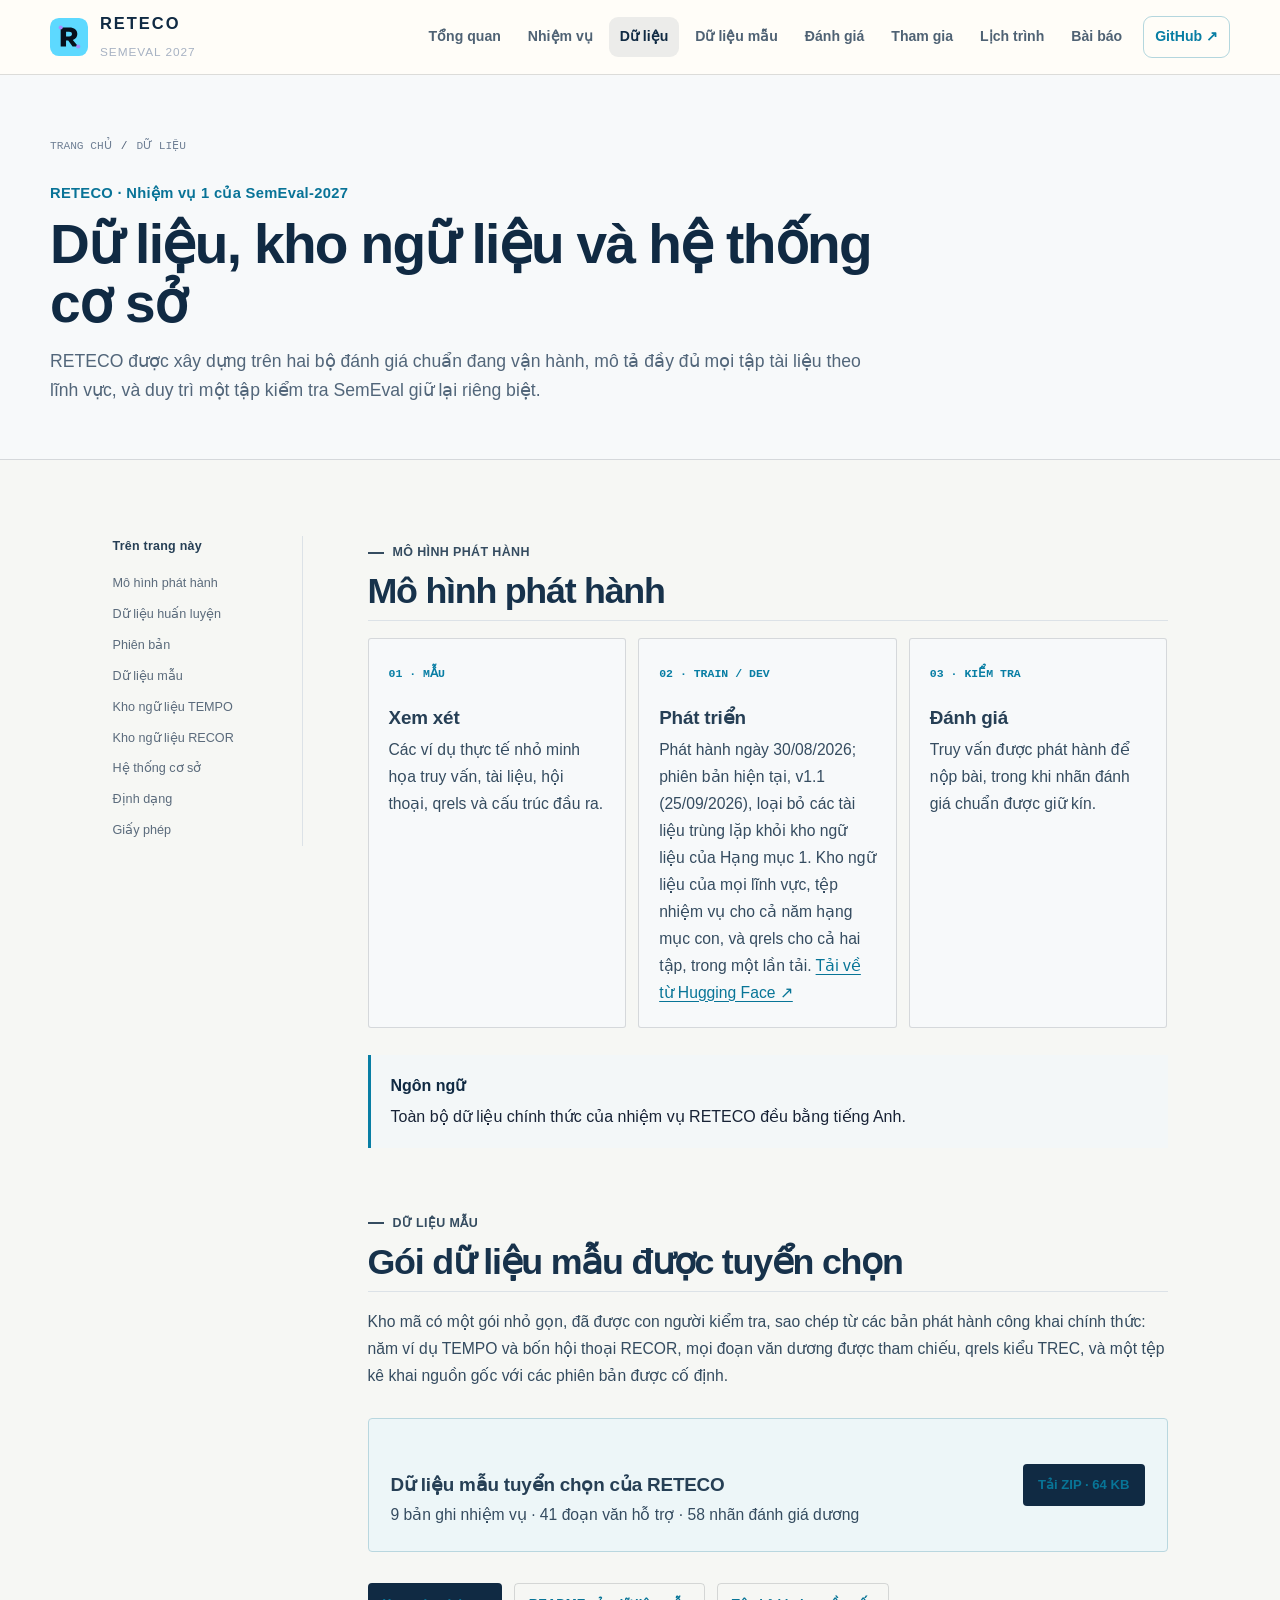
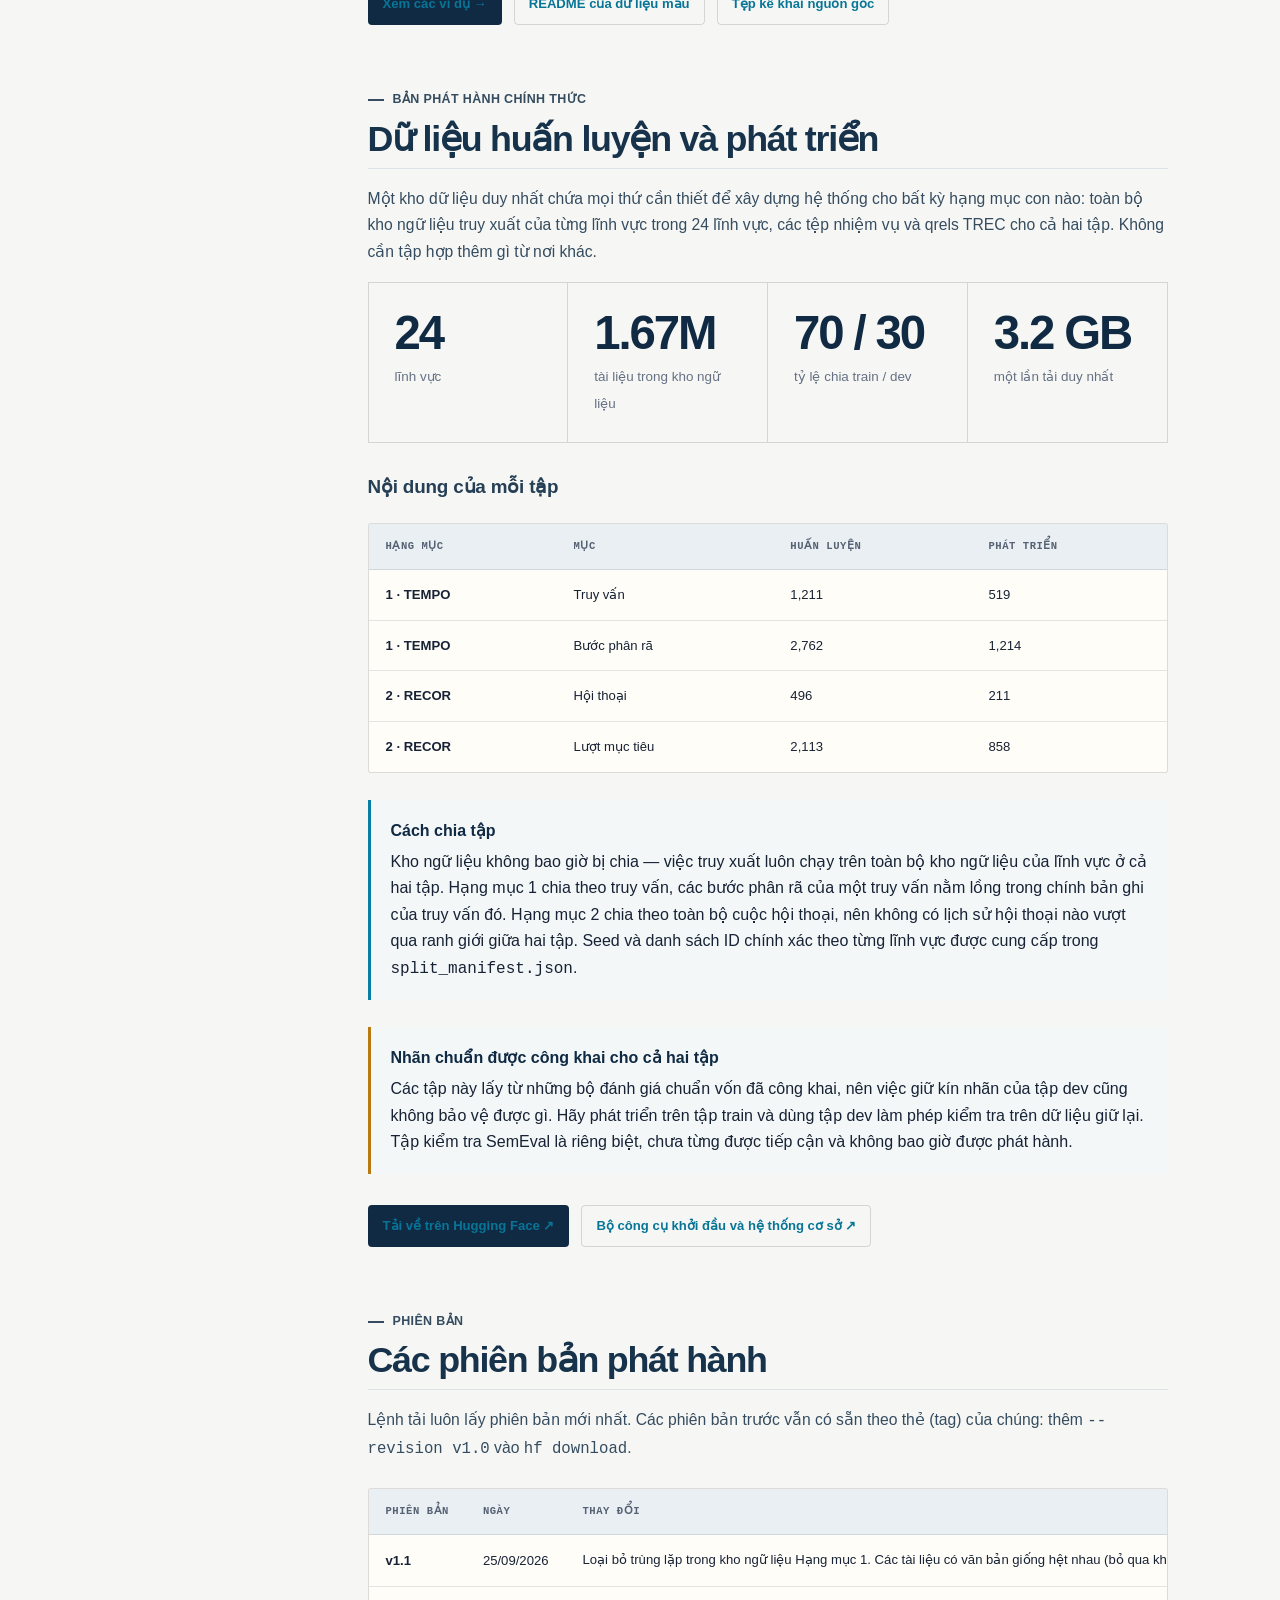
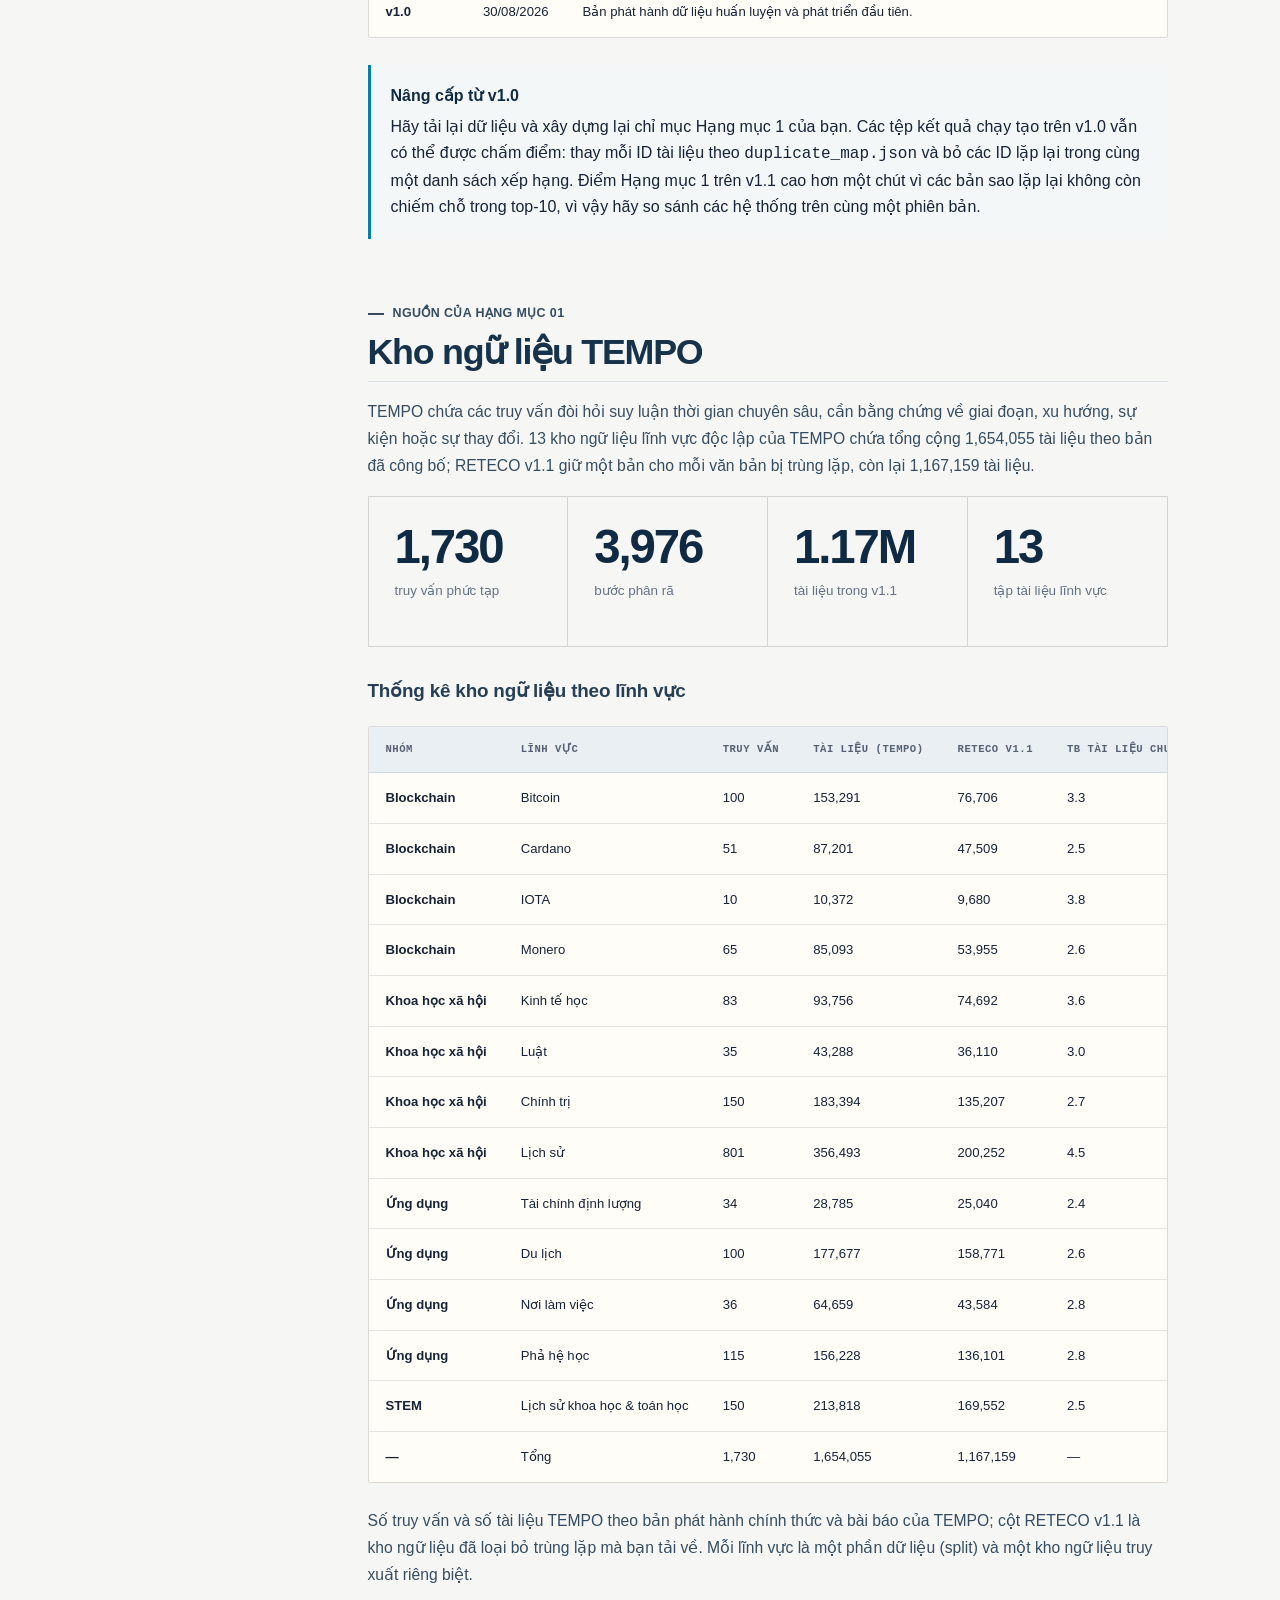
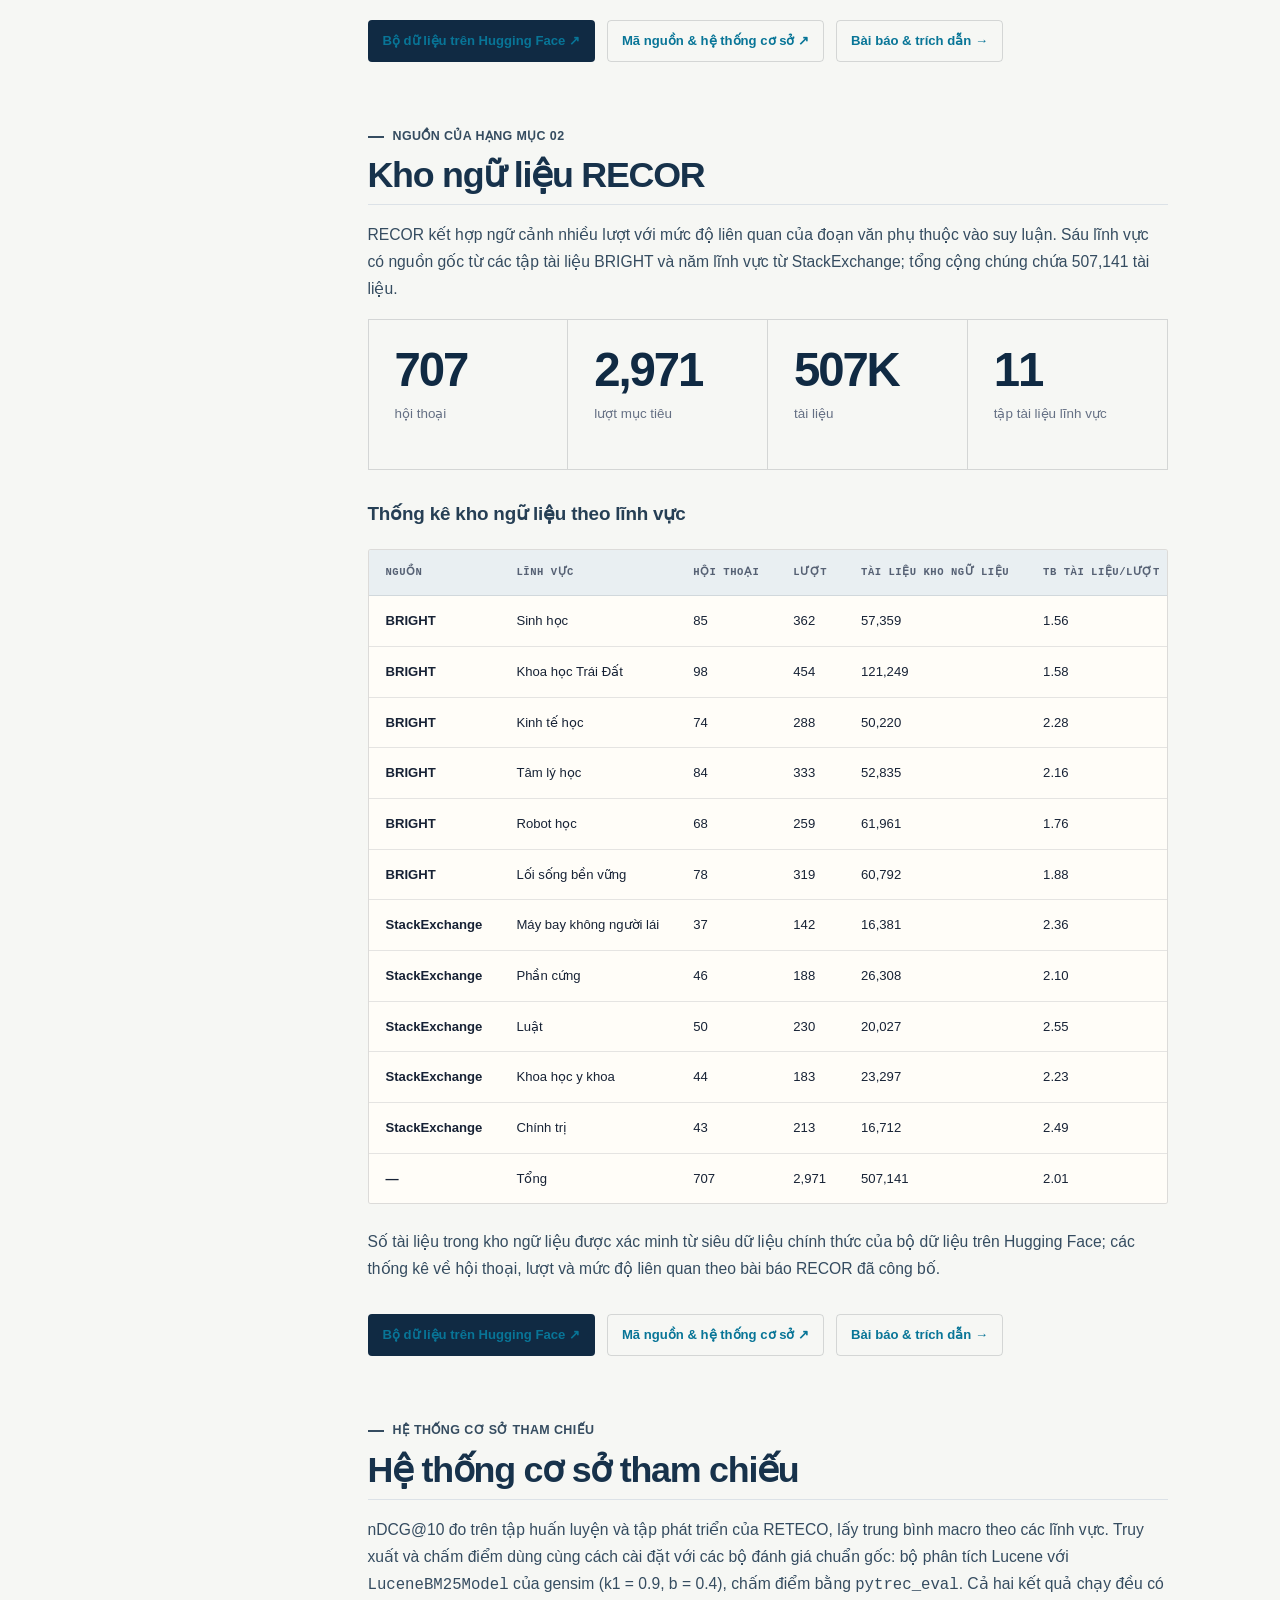
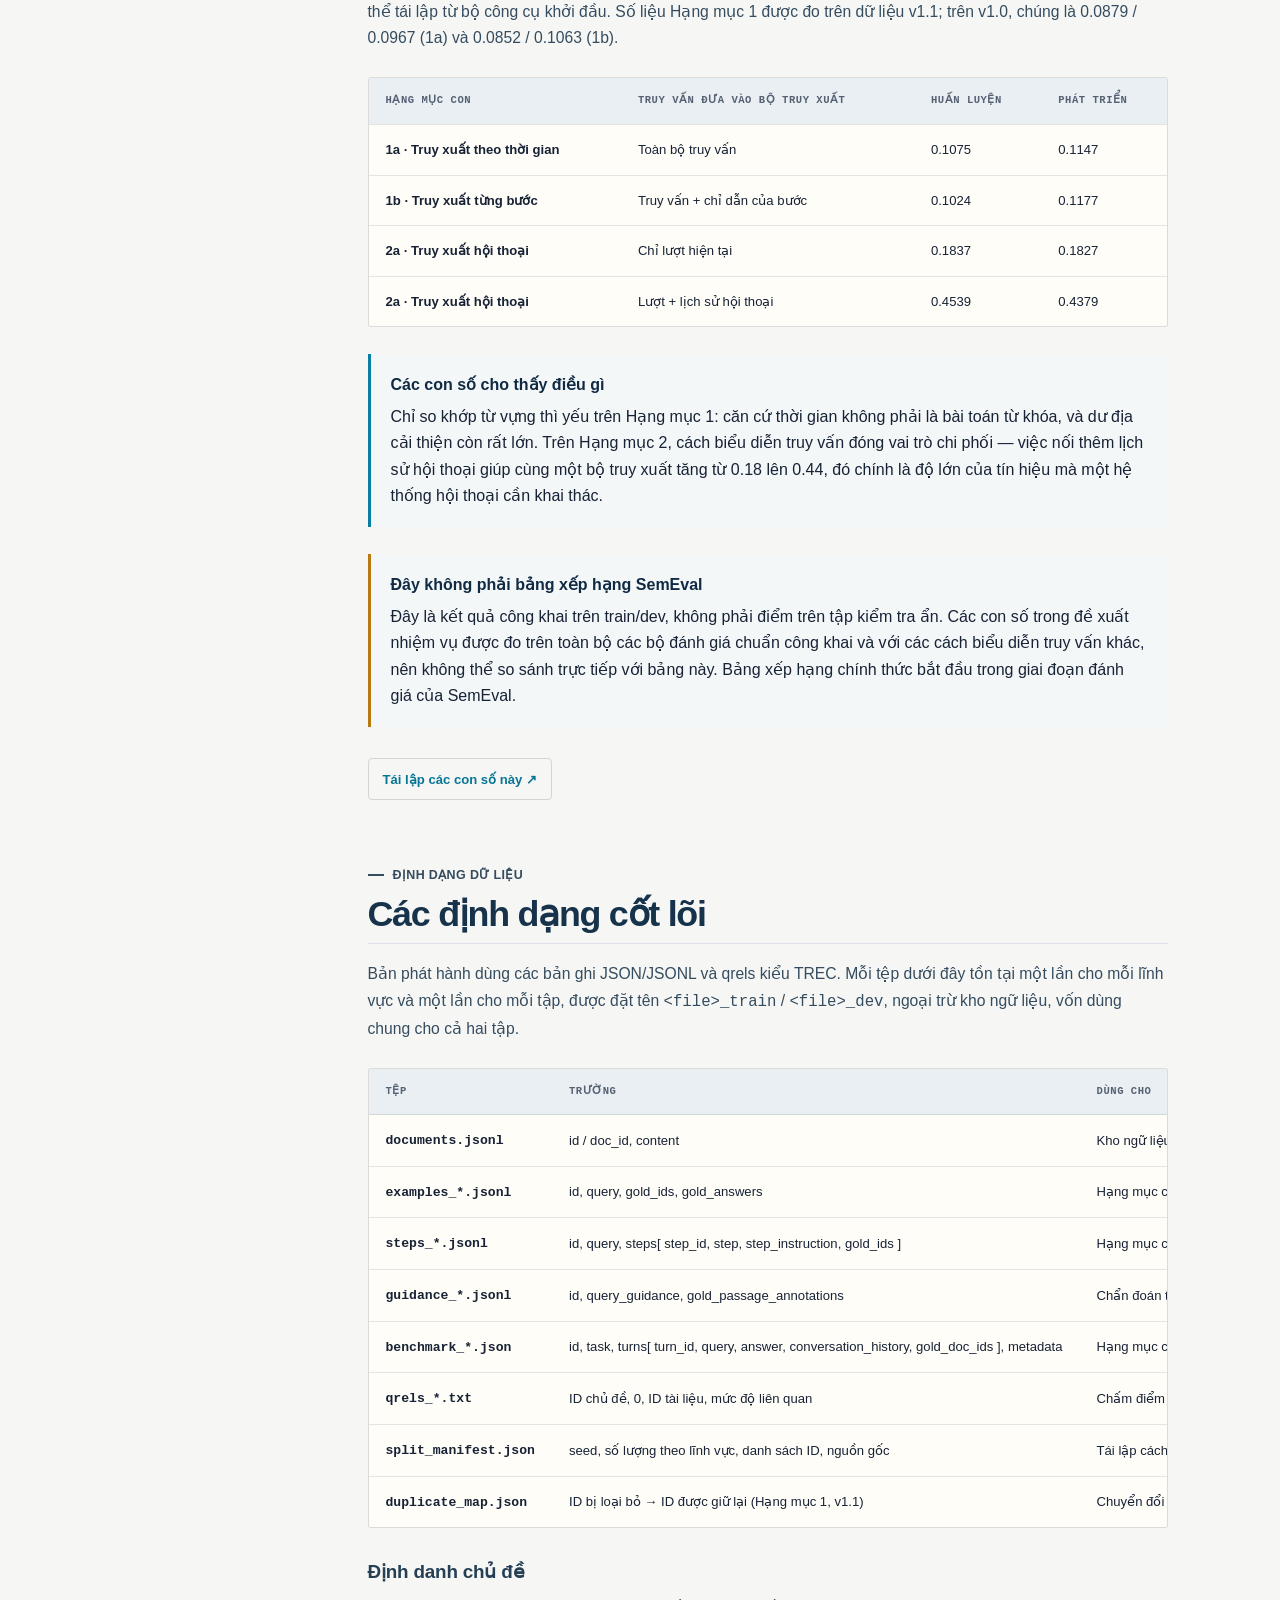
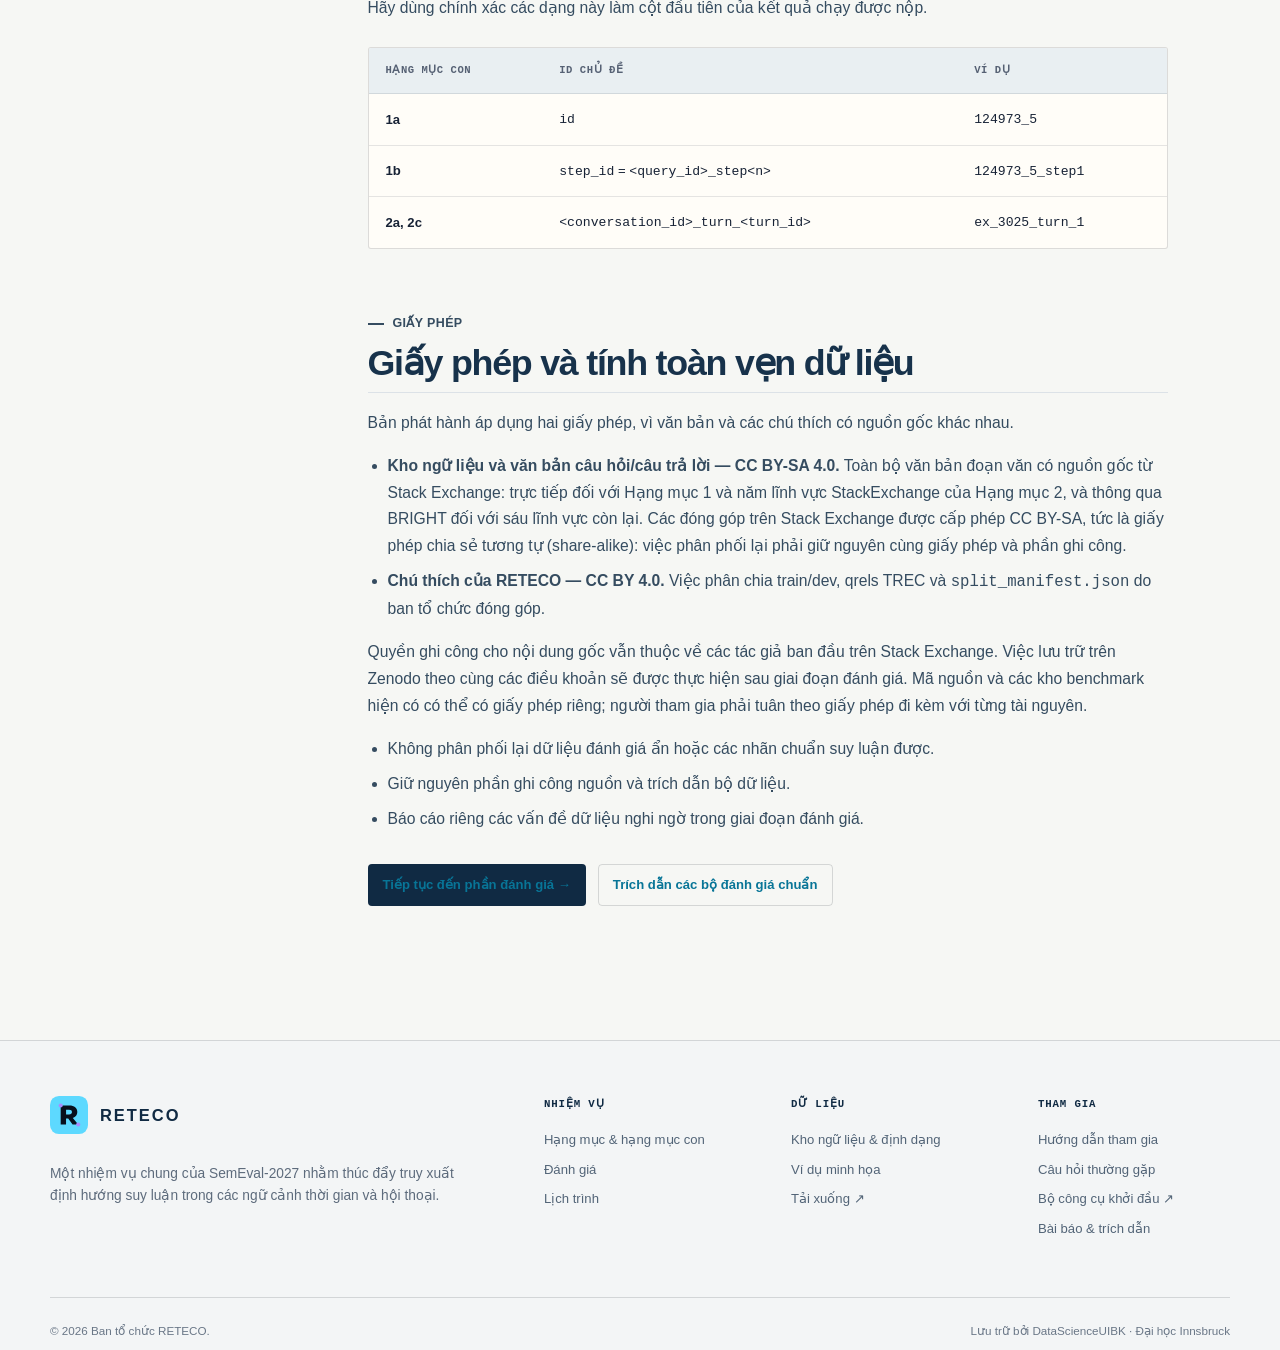
==== commit b95213f4: "add" ====
--- a/docs/data.html
+++ b/docs/data.html
@@ -1,70 +1,70 @@
 <!doctype html>
-<html lang="en">
+<html lang="vi">
 <head>
   <meta charset="utf-8"><meta name="viewport" content="width=device-width, initial-scale=1">
-  <meta name="description" content="RETECO data, per-domain corpus statistics, samples, formats, and baseline results for TEMPO and RECOR.">
-  <meta name="theme-color" content="#f6f7f4"><title>Data, Corpora & Baselines — RETECO</title>
+  <meta name="description" content="Dữ liệu RETECO, thống kê kho ngữ liệu theo lĩnh vực, dữ liệu mẫu, định dạng và kết quả hệ thống cơ sở cho TEMPO và RECOR.">
+  <meta name="theme-color" content="#f6f7f4"><title>Dữ liệu, kho ngữ liệu & hệ thống cơ sở — RETECO</title>
   <link rel="icon" href="assets/brand/reteco-mark.svg" type="image/svg+xml"><link rel="stylesheet" href="assets/css/site.css"><script src="assets/js/site.js" defer></script>
 </head>
 <body>
-<a class="skip-link" href="#main">Skip to content</a>
-<header class="site-header"><div class="shell nav-wrap"><a class="brand" href="index.html"><img class="brand-mark" src="assets/brand/reteco-mark.svg" alt=""><span><span class="brand-name">RETECO</span><br><span class="brand-event">SemEval 2027</span></span></a><button class="nav-toggle" type="button" aria-label="Open navigation" aria-expanded="false"><span></span><span></span><span></span></button><nav class="nav-links" aria-label="Primary navigation"><a href="index.html">Overview</a><a href="task.html">Task</a><a aria-current="page" href="data.html">Data</a><a href="samples.html">Samples</a><a href="evaluation.html">Evaluation</a><a href="participate.html">Participate</a><a href="timeline.html">Timeline</a><a href="papers.html">Papers</a><a class="nav-cta" href="https://github.com/DataScienceUIBK/RETECO" target="_blank" rel="noreferrer">GitHub ↗</a></nav></div></header>
+<a class="skip-link" href="#main">Chuyển đến nội dung</a>
+<header class="site-header"><div class="shell nav-wrap"><a class="brand" href="index.html"><img class="brand-mark" src="assets/brand/reteco-mark.svg" alt=""><span><span class="brand-name">RETECO</span><br><span class="brand-event">SemEval 2027</span></span></a><button class="nav-toggle" type="button" aria-label="Mở menu điều hướng" aria-expanded="false"><span></span><span></span><span></span></button><nav class="nav-links" aria-label="Điều hướng chính"><a href="index.html">Tổng quan</a><a href="task.html">Nhiệm vụ</a><a aria-current="page" href="data.html">Dữ liệu</a><a href="samples.html">Dữ liệu mẫu</a><a href="evaluation.html">Đánh giá</a><a href="participate.html">Tham gia</a><a href="timeline.html">Lịch trình</a><a href="papers.html">Bài báo</a><a class="nav-cta" href="https://github.com/DataScienceUIBK/RETECO" target="_blank" rel="noreferrer">GitHub ↗</a></nav></div></header>
 <main id="main">
-  <header class="page-hero"><div class="shell"><div class="breadcrumbs"><a href="index.html">Home</a><span>/</span>Data</div><p class="eyebrow">RETECO · SemEval-2027 Task 1</p><h1>Data, corpora, and baselines</h1><p class="lede">RETECO builds on two operational benchmarks, documents every domain collection, and preserves a separate held-out SemEval test.</p></div></header>
+  <header class="page-hero"><div class="shell"><div class="breadcrumbs"><a href="index.html">Trang chủ</a><span>/</span>Dữ liệu</div><p class="eyebrow">RETECO · Nhiệm vụ 1 của SemEval-2027</p><h1>Dữ liệu, kho ngữ liệu và hệ thống cơ sở</h1><p class="lede">RETECO được xây dựng trên hai bộ đánh giá chuẩn đang vận hành, mô tả đầy đủ mọi tập tài liệu theo lĩnh vực, và duy trì một tập kiểm tra SemEval giữ lại riêng biệt.</p></div></header>
   <section class="section"><div class="shell toc-layout">
-    <aside class="toc"><strong>On this page</strong><a href="#releases">Release model</a><a href="#release">Training data</a><a href="#versions">Versions</a><a href="#samples">Sample data</a><a href="#tempo">TEMPO corpus</a><a href="#recor">RECOR corpus</a><a href="#baselines">Baselines</a><a href="#formats">Formats</a><a href="#license">License</a></aside>
+    <aside class="toc"><strong>Trên trang này</strong><a href="#releases">Mô hình phát hành</a><a href="#release">Dữ liệu huấn luyện</a><a href="#versions">Phiên bản</a><a href="#samples">Dữ liệu mẫu</a><a href="#tempo">Kho ngữ liệu TEMPO</a><a href="#recor">Kho ngữ liệu RECOR</a><a href="#baselines">Hệ thống cơ sở</a><a href="#formats">Định dạng</a><a href="#license">Giấy phép</a></aside>
     <div class="prose">
-      <section id="releases"><p class="eyebrow">Release model</p><h2>Release model</h2><div class="phase-grid"><article class="phase"><code>01 · SAMPLE</code><h3>Inspect</h3><p>Small real examples demonstrate queries, documents, conversations, qrels, and output structures.</p></article><article class="phase"><code>02 · TRAIN / DEV</code><h3>Develop</h3><p>Released 30 August 2026; the current version, v1.1 (25 September 2026), removes duplicate documents from the Track 1 corpora. Every domain corpus, task files for all five sub-tracks, and qrels for both splits, in one download. <a href="https://huggingface.co/datasets/DataScience-UIBK/RETECO-SemEval2027">Get it on Hugging Face ↗</a></p></article><article class="phase"><code>03 · TEST</code><h3>Evaluate</h3><p>Queries are released for submission while gold judgments remain private.</p></article></div><div class="callout"><strong>Language</strong>All official RETECO task data are in English.</div></section>
+      <section id="releases"><p class="eyebrow">Mô hình phát hành</p><h2>Mô hình phát hành</h2><div class="phase-grid"><article class="phase"><code>01 · MẪU</code><h3>Xem xét</h3><p>Các ví dụ thực tế nhỏ minh họa truy vấn, tài liệu, hội thoại, qrels và cấu trúc đầu ra.</p></article><article class="phase"><code>02 · TRAIN / DEV</code><h3>Phát triển</h3><p>Phát hành ngày 30/08/2026; phiên bản hiện tại, v1.1 (25/09/2026), loại bỏ các tài liệu trùng lặp khỏi kho ngữ liệu của Hạng mục 1. Kho ngữ liệu của mọi lĩnh vực, tệp nhiệm vụ cho cả năm hạng mục con, và qrels cho cả hai tập, trong một lần tải. <a href="https://huggingface.co/datasets/DataScience-UIBK/RETECO-SemEval2027">Tải về từ Hugging Face ↗</a></p></article><article class="phase"><code>03 · KIỂM TRA</code><h3>Đánh giá</h3><p>Truy vấn được phát hành để nộp bài, trong khi nhãn đánh giá chuẩn được giữ kín.</p></article></div><div class="callout"><strong>Ngôn ngữ</strong>Toàn bộ dữ liệu chính thức của nhiệm vụ RETECO đều bằng tiếng Anh.</div></section>
 
-      <section id="samples"><p class="eyebrow">Sample data</p><h2>Curated sample package</h2><p>The repository includes a compact, human-inspected package copied from the official public releases: five TEMPO examples and four RECOR conversations, every referenced positive passage, TREC-style qrels, and a pinned provenance manifest.</p><div class="download-card"><div><h3>RETECO curated sample data</h3><p>9 task records · 41 supporting passages · 58 positive judgments</p></div><a class="button" href="assets/downloads/RETECO_curated_sample_data.zip" download>Download ZIP · 64 KB</a></div><div class="button-row"><a class="button" href="samples.html">Inspect examples →</a><a class="button button--paper" href="sample_data/README.md">Sample README</a><a class="button button--paper" href="sample_data/manifest.json">Provenance manifest</a></div></section>
+      <section id="samples"><p class="eyebrow">Dữ liệu mẫu</p><h2>Gói dữ liệu mẫu được tuyển chọn</h2><p>Kho mã có một gói nhỏ gọn, đã được con người kiểm tra, sao chép từ các bản phát hành công khai chính thức: năm ví dụ TEMPO và bốn hội thoại RECOR, mọi đoạn văn dương được tham chiếu, qrels kiểu TREC, và một tệp kê khai nguồn gốc với các phiên bản được cố định.</p><div class="download-card"><div><h3>Dữ liệu mẫu tuyển chọn của RETECO</h3><p>9 bản ghi nhiệm vụ · 41 đoạn văn hỗ trợ · 58 nhãn đánh giá dương</p></div><a class="button" href="assets/downloads/RETECO_curated_sample_data.zip" download>Tải ZIP · 64 KB</a></div><div class="button-row"><a class="button" href="samples.html">Xem các ví dụ →</a><a class="button button--paper" href="sample_data/README.md">README của dữ liệu mẫu</a><a class="button button--paper" href="sample_data/manifest.json">Tệp kê khai nguồn gốc</a></div></section>
 
-      <section id="release"><p class="eyebrow">Official release</p><h2>Training and development data</h2><p>One repository contains everything needed to build a system for any sub-track: the full retrieval corpus of each of the 24 domains, the task files, and TREC qrels for both splits. Nothing has to be assembled from elsewhere.</p><div class="stat-grid"><div class="stat"><strong>24</strong><span>domains</span></div><div class="stat"><strong>1.67M</strong><span>corpus documents</span></div><div class="stat"><strong>70 / 30</strong><span>train / dev split</span></div><div class="stat"><strong>3.2&nbsp;GB</strong><span>single download</span></div></div><h3>What each split contains</h3><div class="data-table-wrap"><table class="data-table"><thead><tr><th>Track</th><th>Item</th><th>train</th><th>dev</th></tr></thead><tbody><tr><td>1 · TEMPO</td><td>Queries</td><td>1,211</td><td>519</td></tr><tr><td>1 · TEMPO</td><td>Decomposed steps</td><td>2,762</td><td>1,214</td></tr><tr><td>2 · RECOR</td><td>Conversations</td><td>496</td><td>211</td></tr><tr><td>2 · RECOR</td><td>Target turns</td><td>2,113</td><td>858</td></tr></tbody></table></div><div class="callout"><strong>How the split is drawn</strong>The corpus is never split — retrieval runs against the full domain corpus in both splits. Track 1 splits on the query, with a query’s decomposed steps nested inside its own record. Track 2 splits on the whole conversation, so no dialogue history crosses the boundary. The seed and the exact per-domain ID lists ship in <code>split_manifest.json</code>.</div><div class="callout callout--amber"><strong>Gold labels are public for both splits</strong>These splits come from already-public benchmarks, so withholding dev labels would protect nothing. Develop on train, use dev as your held-out check. The SemEval test set is separate, unseen, and never released.</div><div class="button-row"><a class="button" href="https://huggingface.co/datasets/DataScience-UIBK/RETECO-SemEval2027">Download on Hugging Face ↗</a><a class="button button--paper" href="https://github.com/DataScienceUIBK/RETECO/tree/main/starter_kit">Starter kit and baselines ↗</a></div></section>
+      <section id="release"><p class="eyebrow">Bản phát hành chính thức</p><h2>Dữ liệu huấn luyện và phát triển</h2><p>Một kho dữ liệu duy nhất chứa mọi thứ cần thiết để xây dựng hệ thống cho bất kỳ hạng mục con nào: toàn bộ kho ngữ liệu truy xuất của từng lĩnh vực trong 24 lĩnh vực, các tệp nhiệm vụ và qrels TREC cho cả hai tập. Không cần tập hợp thêm gì từ nơi khác.</p><div class="stat-grid"><div class="stat"><strong>24</strong><span>lĩnh vực</span></div><div class="stat"><strong>1.67M</strong><span>tài liệu trong kho ngữ liệu</span></div><div class="stat"><strong>70 / 30</strong><span>tỷ lệ chia train / dev</span></div><div class="stat"><strong>3.2&nbsp;GB</strong><span>một lần tải duy nhất</span></div></div><h3>Nội dung của mỗi tập</h3><div class="data-table-wrap"><table class="data-table"><thead><tr><th>Hạng mục</th><th>Mục</th><th>Huấn luyện</th><th>Phát triển</th></tr></thead><tbody><tr><td>1 · TEMPO</td><td>Truy vấn</td><td>1,211</td><td>519</td></tr><tr><td>1 · TEMPO</td><td>Bước phân rã</td><td>2,762</td><td>1,214</td></tr><tr><td>2 · RECOR</td><td>Hội thoại</td><td>496</td><td>211</td></tr><tr><td>2 · RECOR</td><td>Lượt mục tiêu</td><td>2,113</td><td>858</td></tr></tbody></table></div><div class="callout"><strong>Cách chia tập</strong>Kho ngữ liệu không bao giờ bị chia — việc truy xuất luôn chạy trên toàn bộ kho ngữ liệu của lĩnh vực ở cả hai tập. Hạng mục 1 chia theo truy vấn, các bước phân rã của một truy vấn nằm lồng trong chính bản ghi của truy vấn đó. Hạng mục 2 chia theo toàn bộ cuộc hội thoại, nên không có lịch sử hội thoại nào vượt qua ranh giới giữa hai tập. Seed và danh sách ID chính xác theo từng lĩnh vực được cung cấp trong <code>split_manifest.json</code>.</div><div class="callout callout--amber"><strong>Nhãn chuẩn được công khai cho cả hai tập</strong>Các tập này lấy từ những bộ đánh giá chuẩn vốn đã công khai, nên việc giữ kín nhãn của tập dev cũng không bảo vệ được gì. Hãy phát triển trên tập train và dùng tập dev làm phép kiểm tra trên dữ liệu giữ lại. Tập kiểm tra SemEval là riêng biệt, chưa từng được tiếp cận và không bao giờ được phát hành.</div><div class="button-row"><a class="button" href="https://huggingface.co/datasets/DataScience-UIBK/RETECO-SemEval2027">Tải về trên Hugging Face ↗</a><a class="button button--paper" href="https://github.com/DataScienceUIBK/RETECO/tree/main/starter_kit">Bộ công cụ khởi đầu và hệ thống cơ sở ↗</a></div></section>
 
-      <section id="versions"><p class="eyebrow">Versions</p><h2>Release versions</h2><p>The download command always fetches the latest version. Earlier versions stay available under their tag: add <code>--revision v1.0</code> to <code>hf download</code>.</p><div class="data-table-wrap"><table class="data-table"><thead><tr><th>Version</th><th>Date</th><th>Change</th></tr></thead><tbody><tr><td><strong>v1.1</strong></td><td>25 Sep 2026</td><td>Track 1 corpora deduplicated. Documents whose text is identical (ignoring whitespace) are kept once, reducing Track 1 from 1,654,055 to 1,167,159 documents. The gold document is always the copy that is kept, so no gold label is lost. Queries, splits, topic IDs and all of Track 2 are unchanged. Each Track 1 domain adds <code>duplicate_map.json</code>, mapping every removed ID to the kept ID.</td></tr><tr><td>v1.0</td><td>30 Aug 2026</td><td>Initial training and development release.</td></tr></tbody></table></div><div class="callout"><strong>Upgrading from v1.0</strong>Re-download the data and rebuild your Track 1 indexes. Run files made on v1.0 can still be scored: replace each document ID through <code>duplicate_map.json</code> and drop repeated IDs within a ranking. Track 1 scores are slightly higher on v1.1 because repeated copies no longer fill top-10 slots, so compare systems on the same version.</div></section>
+      <section id="versions"><p class="eyebrow">Phiên bản</p><h2>Các phiên bản phát hành</h2><p>Lệnh tải luôn lấy phiên bản mới nhất. Các phiên bản trước vẫn có sẵn theo thẻ (tag) của chúng: thêm <code>--revision v1.0</code> vào <code>hf download</code>.</p><div class="data-table-wrap"><table class="data-table"><thead><tr><th>Phiên bản</th><th>Ngày</th><th>Thay đổi</th></tr></thead><tbody><tr><td><strong>v1.1</strong></td><td>25/09/2026</td><td>Loại bỏ trùng lặp trong kho ngữ liệu Hạng mục 1. Các tài liệu có văn bản giống hệt nhau (bỏ qua khoảng trắng) chỉ được giữ lại một lần, giảm Hạng mục 1 từ 1,654,055 xuống 1,167,159 tài liệu. Tài liệu chuẩn luôn là bản được giữ lại, nên không mất nhãn chuẩn nào. Truy vấn, cách chia tập, ID chủ đề và toàn bộ Hạng mục 2 không thay đổi. Mỗi lĩnh vực của Hạng mục 1 có thêm <code>duplicate_map.json</code>, ánh xạ mọi ID bị loại bỏ sang ID được giữ lại.</td></tr><tr><td>v1.0</td><td>30/08/2026</td><td>Bản phát hành dữ liệu huấn luyện và phát triển đầu tiên.</td></tr></tbody></table></div><div class="callout"><strong>Nâng cấp từ v1.0</strong>Hãy tải lại dữ liệu và xây dựng lại chỉ mục Hạng mục 1 của bạn. Các tệp kết quả chạy tạo trên v1.0 vẫn có thể được chấm điểm: thay mỗi ID tài liệu theo <code>duplicate_map.json</code> và bỏ các ID lặp lại trong cùng một danh sách xếp hạng. Điểm Hạng mục 1 trên v1.1 cao hơn một chút vì các bản sao lặp lại không còn chiếm chỗ trong top-10, vì vậy hãy so sánh các hệ thống trên cùng một phiên bản.</div></section>
 
-      <section id="tempo"><p class="eyebrow">Track 01 source</p><h2>TEMPO corpus</h2><p>TEMPO contains temporal reasoning-intensive queries requiring evidence about periods, trends, events, or change. Its 13 independent domain corpora contain 1,654,055 documents in total as published; RETECO v1.1 keeps one copy of each duplicated text, leaving 1,167,159.</p><div class="stat-grid"><div class="stat"><strong>1,730</strong><span>complex queries</span></div><div class="stat"><strong>3,976</strong><span>decomposed steps</span></div><div class="stat"><strong>1.17M</strong><span>documents in v1.1</span></div><div class="stat"><strong>13</strong><span>domain collections</span></div></div>
-        <h3>Per-domain corpus statistics</h3><div class="data-table-wrap"><table class="data-table"><thead><tr><th>Group</th><th>Domain</th><th>Queries</th><th>Documents (TEMPO)</th><th>RETECO v1.1</th><th>Avg. gold/query</th><th>Avg. steps</th></tr></thead><tbody>
+      <section id="tempo"><p class="eyebrow">Nguồn của Hạng mục 01</p><h2>Kho ngữ liệu TEMPO</h2><p>TEMPO chứa các truy vấn đòi hỏi suy luận thời gian chuyên sâu, cần bằng chứng về giai đoạn, xu hướng, sự kiện hoặc sự thay đổi. 13 kho ngữ liệu lĩnh vực độc lập của TEMPO chứa tổng cộng 1,654,055 tài liệu theo bản đã công bố; RETECO v1.1 giữ một bản cho mỗi văn bản bị trùng lặp, còn lại 1,167,159 tài liệu.</p><div class="stat-grid"><div class="stat"><strong>1,730</strong><span>truy vấn phức tạp</span></div><div class="stat"><strong>3,976</strong><span>bước phân rã</span></div><div class="stat"><strong>1.17M</strong><span>tài liệu trong v1.1</span></div><div class="stat"><strong>13</strong><span>tập tài liệu lĩnh vực</span></div></div>
+        <h3>Thống kê kho ngữ liệu theo lĩnh vực</h3><div class="data-table-wrap"><table class="data-table"><thead><tr><th>Nhóm</th><th>Lĩnh vực</th><th>Truy vấn</th><th>Tài liệu (TEMPO)</th><th>RETECO v1.1</th><th>TB tài liệu chuẩn/truy vấn</th><th>TB số bước</th></tr></thead><tbody>
           <tr><td>Blockchain</td><td>Bitcoin</td><td>100</td><td>153,291</td><td>76,706</td><td>3.3</td><td>2.93</td></tr>
           <tr><td>Blockchain</td><td>Cardano</td><td>51</td><td>87,201</td><td>47,509</td><td>2.5</td><td>2.84</td></tr>
           <tr><td>Blockchain</td><td>IOTA</td><td>10</td><td>10,372</td><td>9,680</td><td>3.8</td><td>3.20</td></tr>
           <tr><td>Blockchain</td><td>Monero</td><td>65</td><td>85,093</td><td>53,955</td><td>2.6</td><td>2.72</td></tr>
-          <tr><td>Social Sciences</td><td>Economics</td><td>83</td><td>93,756</td><td>74,692</td><td>3.6</td><td>3.08</td></tr>
-          <tr><td>Social Sciences</td><td>Law</td><td>35</td><td>43,288</td><td>36,110</td><td>3.0</td><td>3.23</td></tr>
-          <tr><td>Social Sciences</td><td>Politics</td><td>150</td><td>183,394</td><td>135,207</td><td>2.7</td><td>3.35</td></tr>
-          <tr><td>Social Sciences</td><td>History</td><td>801</td><td>356,493</td><td>200,252</td><td>4.5</td><td>3.42</td></tr>
-          <tr><td>Applied</td><td>Quantitative Finance</td><td>34</td><td>28,785</td><td>25,040</td><td>2.4</td><td>2.68</td></tr>
-          <tr><td>Applied</td><td>Travel</td><td>100</td><td>177,677</td><td>158,771</td><td>2.6</td><td>3.11</td></tr>
-          <tr><td>Applied</td><td>Workplace</td><td>36</td><td>64,659</td><td>43,584</td><td>2.8</td><td>2.42</td></tr>
-          <tr><td>Applied</td><td>Genealogy</td><td>115</td><td>156,228</td><td>136,101</td><td>2.8</td><td>3.78</td></tr>
-          <tr><td>STEM</td><td>History of Science & Mathematics</td><td>150</td><td>213,818</td><td>169,552</td><td>2.5</td><td>3.25</td></tr>
-          <tr><td>—</td><td>Total</td><td>1,730</td><td>1,654,055</td><td>1,167,159</td><td>—</td><td>—</td></tr>
-        </tbody></table></div><p>Queries and TEMPO document counts follow the official TEMPO release and paper; the RETECO v1.1 column is the deduplicated corpus you download. Each domain is a separate dataset split and retrieval corpus.</p><div class="button-row"><a class="button" href="https://huggingface.co/datasets/tempo26/Tempo" target="_blank" rel="noreferrer">Dataset on Hugging Face ↗</a><a class="button button--paper" href="https://github.com/tempo-bench/Tempo" target="_blank" rel="noreferrer">Code & baselines ↗</a><a class="button button--paper" href="papers.html#tempo-paper">Paper & citation →</a></div>
+          <tr><td>Khoa học xã hội</td><td>Kinh tế học</td><td>83</td><td>93,756</td><td>74,692</td><td>3.6</td><td>3.08</td></tr>
+          <tr><td>Khoa học xã hội</td><td>Luật</td><td>35</td><td>43,288</td><td>36,110</td><td>3.0</td><td>3.23</td></tr>
+          <tr><td>Khoa học xã hội</td><td>Chính trị</td><td>150</td><td>183,394</td><td>135,207</td><td>2.7</td><td>3.35</td></tr>
+          <tr><td>Khoa học xã hội</td><td>Lịch sử</td><td>801</td><td>356,493</td><td>200,252</td><td>4.5</td><td>3.42</td></tr>
+          <tr><td>Ứng dụng</td><td>Tài chính định lượng</td><td>34</td><td>28,785</td><td>25,040</td><td>2.4</td><td>2.68</td></tr>
+          <tr><td>Ứng dụng</td><td>Du lịch</td><td>100</td><td>177,677</td><td>158,771</td><td>2.6</td><td>3.11</td></tr>
+          <tr><td>Ứng dụng</td><td>Nơi làm việc</td><td>36</td><td>64,659</td><td>43,584</td><td>2.8</td><td>2.42</td></tr>
+          <tr><td>Ứng dụng</td><td>Phả hệ học</td><td>115</td><td>156,228</td><td>136,101</td><td>2.8</td><td>3.78</td></tr>
+          <tr><td>STEM</td><td>Lịch sử khoa học & toán học</td><td>150</td><td>213,818</td><td>169,552</td><td>2.5</td><td>3.25</td></tr>
+          <tr><td>—</td><td>Tổng</td><td>1,730</td><td>1,654,055</td><td>1,167,159</td><td>—</td><td>—</td></tr>
+        </tbody></table></div><p>Số truy vấn và số tài liệu TEMPO theo bản phát hành chính thức và bài báo của TEMPO; cột RETECO v1.1 là kho ngữ liệu đã loại bỏ trùng lặp mà bạn tải về. Mỗi lĩnh vực là một phần dữ liệu (split) và một kho ngữ liệu truy xuất riêng biệt.</p><div class="button-row"><a class="button" href="https://huggingface.co/datasets/tempo26/Tempo" target="_blank" rel="noreferrer">Bộ dữ liệu trên Hugging Face ↗</a><a class="button button--paper" href="https://github.com/tempo-bench/Tempo" target="_blank" rel="noreferrer">Mã nguồn & hệ thống cơ sở ↗</a><a class="button button--paper" href="papers.html#tempo-paper">Bài báo & trích dẫn →</a></div>
       </section>
 
-      <section id="recor"><p class="eyebrow">Track 02 source</p><h2>RECOR corpus</h2><p>RECOR combines multi-turn context with reasoning-dependent passage relevance. Six domains originate from BRIGHT collections and five from StackExchange; together they contain 507,141 documents.</p><div class="stat-grid"><div class="stat"><strong>707</strong><span>conversations</span></div><div class="stat"><strong>2,971</strong><span>target turns</span></div><div class="stat"><strong>507K</strong><span>documents</span></div><div class="stat"><strong>11</strong><span>domain collections</span></div></div>
-        <h3>Per-domain corpus statistics</h3><div class="data-table-wrap"><table class="data-table"><thead><tr><th>Source</th><th>Domain</th><th>Conversations</th><th>Turns</th><th>Corpus documents</th><th>Avg. docs/turn</th></tr></thead><tbody>
-          <tr><td>BRIGHT</td><td>Biology</td><td>85</td><td>362</td><td>57,359</td><td>1.56</td></tr>
-          <tr><td>BRIGHT</td><td>Earth Science</td><td>98</td><td>454</td><td>121,249</td><td>1.58</td></tr>
-          <tr><td>BRIGHT</td><td>Economics</td><td>74</td><td>288</td><td>50,220</td><td>2.28</td></tr>
-          <tr><td>BRIGHT</td><td>Psychology</td><td>84</td><td>333</td><td>52,835</td><td>2.16</td></tr>
-          <tr><td>BRIGHT</td><td>Robotics</td><td>68</td><td>259</td><td>61,961</td><td>1.76</td></tr>
-          <tr><td>BRIGHT</td><td>Sustainable Living</td><td>78</td><td>319</td><td>60,792</td><td>1.88</td></tr>
-          <tr><td>StackExchange</td><td>Drones</td><td>37</td><td>142</td><td>16,381</td><td>2.36</td></tr>
-          <tr><td>StackExchange</td><td>Hardware</td><td>46</td><td>188</td><td>26,308</td><td>2.10</td></tr>
-          <tr><td>StackExchange</td><td>Law</td><td>50</td><td>230</td><td>20,027</td><td>2.55</td></tr>
-          <tr><td>StackExchange</td><td>Medical Sciences</td><td>44</td><td>183</td><td>23,297</td><td>2.23</td></tr>
-          <tr><td>StackExchange</td><td>Politics</td><td>43</td><td>213</td><td>16,712</td><td>2.49</td></tr>
-          <tr><td>—</td><td>Total</td><td>707</td><td>2,971</td><td>507,141</td><td>2.01</td></tr>
-        </tbody></table></div><p>Corpus-document counts are verified from the official Hugging Face dataset metadata; conversation, turn, and relevance statistics follow the published RECOR paper.</p><div class="button-row"><a class="button" href="https://huggingface.co/datasets/RECOR-Benchmark/RECOR" target="_blank" rel="noreferrer">Dataset on Hugging Face ↗</a><a class="button button--paper" href="https://github.com/RECOR-Benchmark/RECOR" target="_blank" rel="noreferrer">Code & baselines ↗</a><a class="button button--paper" href="papers.html#recor-paper">Paper & citation →</a></div>
+      <section id="recor"><p class="eyebrow">Nguồn của Hạng mục 02</p><h2>Kho ngữ liệu RECOR</h2><p>RECOR kết hợp ngữ cảnh nhiều lượt với mức độ liên quan của đoạn văn phụ thuộc vào suy luận. Sáu lĩnh vực có nguồn gốc từ các tập tài liệu BRIGHT và năm lĩnh vực từ StackExchange; tổng cộng chúng chứa 507,141 tài liệu.</p><div class="stat-grid"><div class="stat"><strong>707</strong><span>hội thoại</span></div><div class="stat"><strong>2,971</strong><span>lượt mục tiêu</span></div><div class="stat"><strong>507K</strong><span>tài liệu</span></div><div class="stat"><strong>11</strong><span>tập tài liệu lĩnh vực</span></div></div>
+        <h3>Thống kê kho ngữ liệu theo lĩnh vực</h3><div class="data-table-wrap"><table class="data-table"><thead><tr><th>Nguồn</th><th>Lĩnh vực</th><th>Hội thoại</th><th>Lượt</th><th>Tài liệu kho ngữ liệu</th><th>TB tài liệu/lượt</th></tr></thead><tbody>
+          <tr><td>BRIGHT</td><td>Sinh học</td><td>85</td><td>362</td><td>57,359</td><td>1.56</td></tr>
+          <tr><td>BRIGHT</td><td>Khoa học Trái Đất</td><td>98</td><td>454</td><td>121,249</td><td>1.58</td></tr>
+          <tr><td>BRIGHT</td><td>Kinh tế học</td><td>74</td><td>288</td><td>50,220</td><td>2.28</td></tr>
+          <tr><td>BRIGHT</td><td>Tâm lý học</td><td>84</td><td>333</td><td>52,835</td><td>2.16</td></tr>
+          <tr><td>BRIGHT</td><td>Robot học</td><td>68</td><td>259</td><td>61,961</td><td>1.76</td></tr>
+          <tr><td>BRIGHT</td><td>Lối sống bền vững</td><td>78</td><td>319</td><td>60,792</td><td>1.88</td></tr>
+          <tr><td>StackExchange</td><td>Máy bay không người lái</td><td>37</td><td>142</td><td>16,381</td><td>2.36</td></tr>
+          <tr><td>StackExchange</td><td>Phần cứng</td><td>46</td><td>188</td><td>26,308</td><td>2.10</td></tr>
+          <tr><td>StackExchange</td><td>Luật</td><td>50</td><td>230</td><td>20,027</td><td>2.55</td></tr>
+          <tr><td>StackExchange</td><td>Khoa học y khoa</td><td>44</td><td>183</td><td>23,297</td><td>2.23</td></tr>
+          <tr><td>StackExchange</td><td>Chính trị</td><td>43</td><td>213</td><td>16,712</td><td>2.49</td></tr>
+          <tr><td>—</td><td>Tổng</td><td>707</td><td>2,971</td><td>507,141</td><td>2.01</td></tr>
+        </tbody></table></div><p>Số tài liệu trong kho ngữ liệu được xác minh từ siêu dữ liệu chính thức của bộ dữ liệu trên Hugging Face; các thống kê về hội thoại, lượt và mức độ liên quan theo bài báo RECOR đã công bố.</p><div class="button-row"><a class="button" href="https://huggingface.co/datasets/RECOR-Benchmark/RECOR" target="_blank" rel="noreferrer">Bộ dữ liệu trên Hugging Face ↗</a><a class="button button--paper" href="https://github.com/RECOR-Benchmark/RECOR" target="_blank" rel="noreferrer">Mã nguồn & hệ thống cơ sở ↗</a><a class="button button--paper" href="papers.html#recor-paper">Bài báo & trích dẫn →</a></div>
       </section>
 
-      <section id="baselines"><p class="eyebrow">Reference baseline</p><h2>Reference baseline</h2><p>nDCG@10 measured on the RETECO training and development splits, macro-averaged over domains. Retrieval and scoring use the same implementation as the source benchmarks: the Lucene analyzer with gensim <code>LuceneBM25Model</code> (k1&nbsp;=&nbsp;0.9, b&nbsp;=&nbsp;0.4), scored with <code>pytrec_eval</code>. Both runs are reproducible from the starter kit. Track 1 numbers are measured on data v1.1; on v1.0 they were 0.0879 / 0.0967 (1a) and 0.0852 / 0.1063 (1b).</p><div class="data-table-wrap"><table class="data-table"><thead><tr><th>Sub-track</th><th>Query given to the retriever</th><th>train</th><th>dev</th></tr></thead><tbody><tr><td>1a · Temporal retrieval</td><td>Whole query</td><td>0.1075</td><td>0.1147</td></tr><tr><td>1b · Step-wise retrieval</td><td>Query + step instruction</td><td>0.1024</td><td>0.1177</td></tr><tr><td>2a · Conversational retrieval</td><td>Current turn only</td><td>0.1837</td><td>0.1827</td></tr><tr><td>2a · Conversational retrieval</td><td>Turn + conversation history</td><td>0.4539</td><td>0.4379</td></tr></tbody></table></div><div class="callout"><strong>What the numbers say</strong>Lexical matching alone is weak on Track 1: temporal grounding is not a keyword problem, and the headroom is large. On Track 2 the query representation dominates — appending the conversation history lifts the same retriever from 0.18 to 0.44, which is the size of the signal a conversational system has to exploit.</div><div class="callout callout--amber"><strong>Not a SemEval leaderboard</strong>These are public train/dev results, not hidden-test scores. Numbers reported in the task proposal were measured on the complete public benchmarks and on different query representations, so they are not directly comparable with this table. The official leaderboard begins during the SemEval evaluation phase.</div><div class="button-row"><a class="button button--paper" href="https://github.com/DataScienceUIBK/RETECO/tree/main/starter_kit">Reproduce these numbers ↗</a></div></section>
+      <section id="baselines"><p class="eyebrow">Hệ thống cơ sở tham chiếu</p><h2>Hệ thống cơ sở tham chiếu</h2><p>nDCG@10 đo trên tập huấn luyện và tập phát triển của RETECO, lấy trung bình macro theo các lĩnh vực. Truy xuất và chấm điểm dùng cùng cách cài đặt với các bộ đánh giá chuẩn gốc: bộ phân tích Lucene với <code>LuceneBM25Model</code> của gensim (k1&nbsp;=&nbsp;0.9, b&nbsp;=&nbsp;0.4), chấm điểm bằng <code>pytrec_eval</code>. Cả hai kết quả chạy đều có thể tái lập từ bộ công cụ khởi đầu. Số liệu Hạng mục 1 được đo trên dữ liệu v1.1; trên v1.0, chúng là 0.0879 / 0.0967 (1a) và 0.0852 / 0.1063 (1b).</p><div class="data-table-wrap"><table class="data-table"><thead><tr><th>Hạng mục con</th><th>Truy vấn đưa vào bộ truy xuất</th><th>Huấn luyện</th><th>Phát triển</th></tr></thead><tbody><tr><td>1a · Truy xuất theo thời gian</td><td>Toàn bộ truy vấn</td><td>0.1075</td><td>0.1147</td></tr><tr><td>1b · Truy xuất từng bước</td><td>Truy vấn + chỉ dẫn của bước</td><td>0.1024</td><td>0.1177</td></tr><tr><td>2a · Truy xuất hội thoại</td><td>Chỉ lượt hiện tại</td><td>0.1837</td><td>0.1827</td></tr><tr><td>2a · Truy xuất hội thoại</td><td>Lượt + lịch sử hội thoại</td><td>0.4539</td><td>0.4379</td></tr></tbody></table></div><div class="callout"><strong>Các con số cho thấy điều gì</strong>Chỉ so khớp từ vựng thì yếu trên Hạng mục 1: căn cứ thời gian không phải là bài toán từ khóa, và dư địa cải thiện còn rất lớn. Trên Hạng mục 2, cách biểu diễn truy vấn đóng vai trò chi phối — việc nối thêm lịch sử hội thoại giúp cùng một bộ truy xuất tăng từ 0.18 lên 0.44, đó chính là độ lớn của tín hiệu mà một hệ thống hội thoại cần khai thác.</div><div class="callout callout--amber"><strong>Đây không phải bảng xếp hạng SemEval</strong>Đây là kết quả công khai trên train/dev, không phải điểm trên tập kiểm tra ẩn. Các con số trong đề xuất nhiệm vụ được đo trên toàn bộ các bộ đánh giá chuẩn công khai và với các cách biểu diễn truy vấn khác, nên không thể so sánh trực tiếp với bảng này. Bảng xếp hạng chính thức bắt đầu trong giai đoạn đánh giá của SemEval.</div><div class="button-row"><a class="button button--paper" href="https://github.com/DataScienceUIBK/RETECO/tree/main/starter_kit">Tái lập các con số này ↗</a></div></section>
 
-      <section id="formats"><p class="eyebrow">Data formats</p><h2>Core formats</h2><p>The release uses JSON/JSONL records and TREC-style qrels. Every file below exists once per domain and once per split, named <code>&lt;file&gt;_train</code> / <code>&lt;file&gt;_dev</code>, except the corpus, which is shared by both splits.</p><div class="data-table-wrap"><table class="data-table"><thead><tr><th>File</th><th>Fields</th><th>Used by</th></tr></thead><tbody><tr><td><code>documents.jsonl</code></td><td>id / doc_id, content</td><td>Retrieval corpus (both splits)</td></tr><tr><td><code>examples_*.jsonl</code></td><td>id, query, gold_ids, gold_answers</td><td>Sub-track 1a</td></tr><tr><td><code>steps_*.jsonl</code></td><td>id, query, steps[ step_id, step, step_instruction, gold_ids ]</td><td>Sub-track 1b</td></tr><tr><td><code>guidance_*.jsonl</code></td><td>id, query_guidance, gold_passage_annotations</td><td>Temporal diagnostics</td></tr><tr><td><code>benchmark_*.json</code></td><td>id, task, turns[ turn_id, query, answer, conversation_history, gold_doc_ids ], metadata</td><td>Sub-tracks 2a, 2b, 2c</td></tr><tr><td><code>qrels_*.txt</code></td><td>topic id, 0, document id, relevance</td><td>Local scoring</td></tr><tr><td><code>split_manifest.json</code></td><td>seed, per-domain counts, ID lists, provenance</td><td>Reproducing the split</td></tr><tr><td><code>duplicate_map.json</code></td><td>removed ID → kept ID (Track 1, v1.1)</td><td>Converting v1.0 run files</td></tr></tbody></table></div><h3>Topic identifiers</h3><p>Use these exact forms as the first column of a submitted run.</p><div class="data-table-wrap"><table class="data-table"><thead><tr><th>Sub-track</th><th>Topic id</th><th>Example</th></tr></thead><tbody><tr><td>1a</td><td><code>id</code></td><td><code>124973_5</code></td></tr><tr><td>1b</td><td><code>step_id</code> = <code>&lt;query_id&gt;_step&lt;n&gt;</code></td><td><code>124973_5_step1</code></td></tr><tr><td>2a, 2c</td><td><code>&lt;conversation_id&gt;_turn_&lt;turn_id&gt;</code></td><td><code>ex_3025_turn_1</code></td></tr></tbody></table></div></section>
+      <section id="formats"><p class="eyebrow">Định dạng dữ liệu</p><h2>Các định dạng cốt lõi</h2><p>Bản phát hành dùng các bản ghi JSON/JSONL và qrels kiểu TREC. Mỗi tệp dưới đây tồn tại một lần cho mỗi lĩnh vực và một lần cho mỗi tập, được đặt tên <code>&lt;file&gt;_train</code> / <code>&lt;file&gt;_dev</code>, ngoại trừ kho ngữ liệu, vốn dùng chung cho cả hai tập.</p><div class="data-table-wrap"><table class="data-table"><thead><tr><th>Tệp</th><th>Trường</th><th>Dùng cho</th></tr></thead><tbody><tr><td><code>documents.jsonl</code></td><td>id / doc_id, content</td><td>Kho ngữ liệu truy xuất (cả hai tập)</td></tr><tr><td><code>examples_*.jsonl</code></td><td>id, query, gold_ids, gold_answers</td><td>Hạng mục con 1a</td></tr><tr><td><code>steps_*.jsonl</code></td><td>id, query, steps[ step_id, step, step_instruction, gold_ids ]</td><td>Hạng mục con 1b</td></tr><tr><td><code>guidance_*.jsonl</code></td><td>id, query_guidance, gold_passage_annotations</td><td>Chẩn đoán thời gian</td></tr><tr><td><code>benchmark_*.json</code></td><td>id, task, turns[ turn_id, query, answer, conversation_history, gold_doc_ids ], metadata</td><td>Hạng mục con 2a, 2b, 2c</td></tr><tr><td><code>qrels_*.txt</code></td><td>ID chủ đề, 0, ID tài liệu, mức độ liên quan</td><td>Chấm điểm cục bộ</td></tr><tr><td><code>split_manifest.json</code></td><td>seed, số lượng theo lĩnh vực, danh sách ID, nguồn gốc</td><td>Tái lập cách chia tập</td></tr><tr><td><code>duplicate_map.json</code></td><td>ID bị loại bỏ → ID được giữ lại (Hạng mục 1, v1.1)</td><td>Chuyển đổi tệp kết quả chạy v1.0</td></tr></tbody></table></div><h3>Định danh chủ đề</h3><p>Hãy dùng chính xác các dạng này làm cột đầu tiên của kết quả chạy được nộp.</p><div class="data-table-wrap"><table class="data-table"><thead><tr><th>Hạng mục con</th><th>ID chủ đề</th><th>Ví dụ</th></tr></thead><tbody><tr><td>1a</td><td><code>id</code></td><td><code>124973_5</code></td></tr><tr><td>1b</td><td><code>step_id</code> = <code>&lt;query_id&gt;_step&lt;n&gt;</code></td><td><code>124973_5_step1</code></td></tr><tr><td>2a, 2c</td><td><code>&lt;conversation_id&gt;_turn_&lt;turn_id&gt;</code></td><td><code>ex_3025_turn_1</code></td></tr></tbody></table></div></section>
 
-      <section id="license"><p class="eyebrow">Licensing</p><h2>Licensing and data integrity</h2><p>The release carries two licenses, because the text and the annotations have different origins.</p><ul><li><strong>Corpus and question/answer text — CC BY-SA 4.0.</strong> All passage text originates from Stack Exchange, directly for Track 1 and the five StackExchange domains of Track 2, and via BRIGHT for the remaining six. Stack Exchange contributions are licensed CC BY-SA, which is share-alike: redistribution must preserve the same license and the attribution.</li><li><strong>RETECO annotations — CC BY 4.0.</strong> The train/dev split assignments, the TREC qrels, and <code>split_manifest.json</code> are contributed by the organizers.</li></ul><p>Attribution for the underlying content remains with the original Stack Exchange authors. Zenodo archival under the same terms will follow the evaluation phase. Code and existing benchmark repositories may carry their own licenses; participants must follow the license displayed with each resource.</p><ul><li>Do not redistribute hidden evaluation data or inferred gold labels.</li><li>Preserve source attribution and dataset citations.</li><li>Report suspected data issues privately during evaluation.</li></ul><div class="button-row"><a class="button" href="evaluation.html">Continue to evaluation →</a><a class="button button--paper" href="papers.html">Cite the benchmarks</a></div></section>
+      <section id="license"><p class="eyebrow">Giấy phép</p><h2>Giấy phép và tính toàn vẹn dữ liệu</h2><p>Bản phát hành áp dụng hai giấy phép, vì văn bản và các chú thích có nguồn gốc khác nhau.</p><ul><li><strong>Kho ngữ liệu và văn bản câu hỏi/câu trả lời — CC BY-SA 4.0.</strong> Toàn bộ văn bản đoạn văn có nguồn gốc từ Stack Exchange: trực tiếp đối với Hạng mục 1 và năm lĩnh vực StackExchange của Hạng mục 2, và thông qua BRIGHT đối với sáu lĩnh vực còn lại. Các đóng góp trên Stack Exchange được cấp phép CC BY-SA, tức là giấy phép chia sẻ tương tự (share-alike): việc phân phối lại phải giữ nguyên cùng giấy phép và phần ghi công.</li><li><strong>Chú thích của RETECO — CC BY 4.0.</strong> Việc phân chia train/dev, qrels TREC và <code>split_manifest.json</code> do ban tổ chức đóng góp.</li></ul><p>Quyền ghi công cho nội dung gốc vẫn thuộc về các tác giả ban đầu trên Stack Exchange. Việc lưu trữ trên Zenodo theo cùng các điều khoản sẽ được thực hiện sau giai đoạn đánh giá. Mã nguồn và các kho benchmark hiện có có thể có giấy phép riêng; người tham gia phải tuân theo giấy phép đi kèm với từng tài nguyên.</p><ul><li>Không phân phối lại dữ liệu đánh giá ẩn hoặc các nhãn chuẩn suy luận được.</li><li>Giữ nguyên phần ghi công nguồn và trích dẫn bộ dữ liệu.</li><li>Báo cáo riêng các vấn đề dữ liệu nghi ngờ trong giai đoạn đánh giá.</li></ul><div class="button-row"><a class="button" href="evaluation.html">Tiếp tục đến phần đánh giá →</a><a class="button button--paper" href="papers.html">Trích dẫn các bộ đánh giá chuẩn</a></div></section>
     </div>
   </div></section>
 </main>
-<footer class="site-footer"><div class="shell"><div class="footer-grid"><div class="footer-brand"><a class="brand" href="index.html"><img class="brand-mark" src="assets/brand/reteco-mark.svg" alt=""><span class="brand-name">RETECO</span></a><p>A SemEval-2027 shared task advancing reasoning-oriented retrieval across temporal and conversational contexts.</p></div><div class="footer-col"><strong>The task</strong><a href="task.html">Tracks &amp; sub-tracks</a><a href="evaluation.html">Evaluation</a><a href="timeline.html">Timeline</a></div><div class="footer-col"><strong>The data</strong><a href="data.html">Corpora &amp; formats</a><a href="samples.html">Worked examples</a><a href="https://huggingface.co/datasets/DataScience-UIBK/RETECO-SemEval2027">Download ↗</a></div><div class="footer-col"><strong>Take part</strong><a href="participate.html">Participation guide</a><a href="participate.html#faq">FAQ</a><a href="https://github.com/DataScienceUIBK/RETECO/tree/main/starter_kit">Starter kit ↗</a><a href="papers.html">Papers &amp; citations</a></div></div><div class="footer-bottom"><span>© <span data-year>2026</span> RETECO organizers.</span><span>Hosted by DataScienceUIBK · University of Innsbruck</span></div></div></footer>
+<footer class="site-footer"><div class="shell"><div class="footer-grid"><div class="footer-brand"><a class="brand" href="index.html"><img class="brand-mark" src="assets/brand/reteco-mark.svg" alt=""><span class="brand-name">RETECO</span></a><p>Một nhiệm vụ chung của SemEval-2027 nhằm thúc đẩy truy xuất định hướng suy luận trong các ngữ cảnh thời gian và hội thoại.</p></div><div class="footer-col"><strong>Nhiệm vụ</strong><a href="task.html">Hạng mục &amp; hạng mục con</a><a href="evaluation.html">Đánh giá</a><a href="timeline.html">Lịch trình</a></div><div class="footer-col"><strong>Dữ liệu</strong><a href="data.html">Kho ngữ liệu &amp; định dạng</a><a href="samples.html">Ví dụ minh họa</a><a href="https://huggingface.co/datasets/DataScience-UIBK/RETECO-SemEval2027">Tải xuống ↗</a></div><div class="footer-col"><strong>Tham gia</strong><a href="participate.html">Hướng dẫn tham gia</a><a href="participate.html#faq">Câu hỏi thường gặp</a><a href="https://github.com/DataScienceUIBK/RETECO/tree/main/starter_kit">Bộ công cụ khởi đầu ↗</a><a href="papers.html">Bài báo &amp; trích dẫn</a></div></div><div class="footer-bottom"><span>© <span data-year>2026</span> Ban tổ chức RETECO.</span><span>Lưu trữ bởi DataScienceUIBK · Đại học Innsbruck</span></div></div></footer>
 </body></html>
--- a/docs/assets/css/site.css
+++ b/docs/assets/css/site.css
@@ -416,7 +416,7 @@
 .footer-col a:hover { color: var(--cyan-deep); }
 .footer-bottom { display: flex; justify-content: space-between; gap: 20px; margin-top: 50px; padding-top: 23px; border-top: 1px solid var(--line-light); color: #6a7787; font-size: .73rem; }
 
-/* Academic shared-task homepage */
+/* Trang chủ kiểu học thuật của nhiệm vụ chung */
 .academic-home { background: #fff; }
 .academic-intro { padding: 72px 0 48px; border-bottom: 1px solid #dce2e7; background: #f8fafb; }
 .academic-intro-inner { max-width: 980px; }
@@ -457,7 +457,7 @@
 .academic-footer p { margin: 5px 0; color: #5c6a79; font-size: .79rem; }
 .academic-footer strong { color: #213b52; }
 
-/* Academic documentation pages */
+/* Các trang tài liệu kiểu học thuật */
 .page-hero .shell { max-width: var(--content); }
 .page-hero .breadcrumbs { margin-bottom: 25px; }
 .page-hero .eyebrow { margin-bottom: 10px; color: #087397; font-family: var(--font-sans); font-size: .92rem; letter-spacing: .02em; text-transform: none; }
@@ -516,13 +516,23 @@
   .people-grid { grid-template-columns: repeat(3, 1fr); }
   .organizer-row { grid-template-columns: repeat(3, 1fr); }
   .resource-grid { grid-template-columns: 1fr 1fr; }
-  .toc-layout { grid-template-columns: 1fr; }
+  .toc-layout { grid-template-columns: minmax(0, 1fr); }
   .toc { position: relative; top: auto; display: flex; flex-wrap: wrap; gap: 0 18px; padding: 0 0 17px; border-right: 0; border-bottom: 1px solid #dce2e7; }
   .toc strong { width: 100%; }
   .footer-grid { grid-template-columns: 1.3fr 1fr 1fr; }
   .footer-brand { grid-column: 1 / -1; }
   .intro-organizers ul { grid-template-columns: repeat(3, 1fr); }
   .academic-layout { grid-template-columns: minmax(0, 1fr) 250px; gap: 45px; }
+}
+
+/* Nhãn điều hướng tiếng Việt dài hơn tiếng Anh và chỉ vừa một dòng từ khoảng 1035px:
+   thu gọn menu thành nút ☰ ở mọi độ rộng nhỏ hơn 1040px. */
+@media (max-width: 1040px) {
+  .nav-toggle { display: block; }
+  .nav-links { position: absolute; top: 74px; left: 0; right: 0; display: none; padding: 14px; border-top: 1px solid var(--line-light); background: var(--white); box-shadow: 0 16px 30px rgba(16,42,67,.12); }
+  .nav-links.is-open { display: grid; }
+  .nav-links a { padding: 11px 13px; }
+  .nav-links .nav-cta { margin: 4px 0 0; }
 }
 
 @media (max-width: 880px) {
@@ -554,7 +564,7 @@
   .footer-grid { grid-template-columns: 1fr 1fr; }
   .footer-brand { grid-column: 1 / -1; }
   .academic-intro { padding: 52px 0 38px; }
-  .academic-layout { grid-template-columns: 1fr; padding-top: 48px; padding-bottom: 60px; }
+  .academic-layout { grid-template-columns: minmax(0, 1fr); padding-top: 48px; padding-bottom: 60px; }
   .academic-sidebar { position: static; padding: 32px 0 0; border-top: 1px solid #dce2e7; border-left: 0; }
   .page-hero { padding: 48px 0 42px; }
 }
@@ -581,8 +591,8 @@
   .reveal { opacity: 1; transform: none; }
 }
 
-/* Dated news list on the overview page: date in the left column, entry beside it,
-   collapsing to stacked rows on narrow screens. */
+/* Danh sách tin có ngày trên trang tổng quan: ngày ở cột trái, nội dung tin bên cạnh,
+   chuyển thành các hàng xếp chồng trên màn hình hẹp. */
 .news-list { display: grid; grid-template-columns: 150px 1fr; gap: 0 22px; margin: 0; }
 .news-list dt { padding: 13px 0; color: #5b6b7c; font-family: var(--font-mono); font-size: .78rem; font-weight: 700; border-top: 1px solid #e1e6ea; }
 .news-list dd { margin: 0; padding: 13px 0; border-top: 1px solid #e1e6ea; }
@@ -594,8 +604,8 @@
   .news-list dt:first-of-type { border-top: 0; }
 }
 
-/* News list: monochrome line icons, a "New" marker on the most recent entry, and a
-   short staggered entrance. Pure CSS, so a script failure can never hide the news. */
+/* Danh sách tin: biểu tượng nét đơn sắc, nhãn "Mới" trên tin gần nhất, và hiệu ứng
+   xuất hiện so le ngắn. Thuần CSS, nên lỗi script không bao giờ làm ẩn tin tức. */
 .news-icon, .link-icon {
   flex: none; width: 16px; height: 16px; fill: none; stroke: currentColor;
   stroke-width: 1.6; stroke-linecap: round; stroke-linejoin: round;
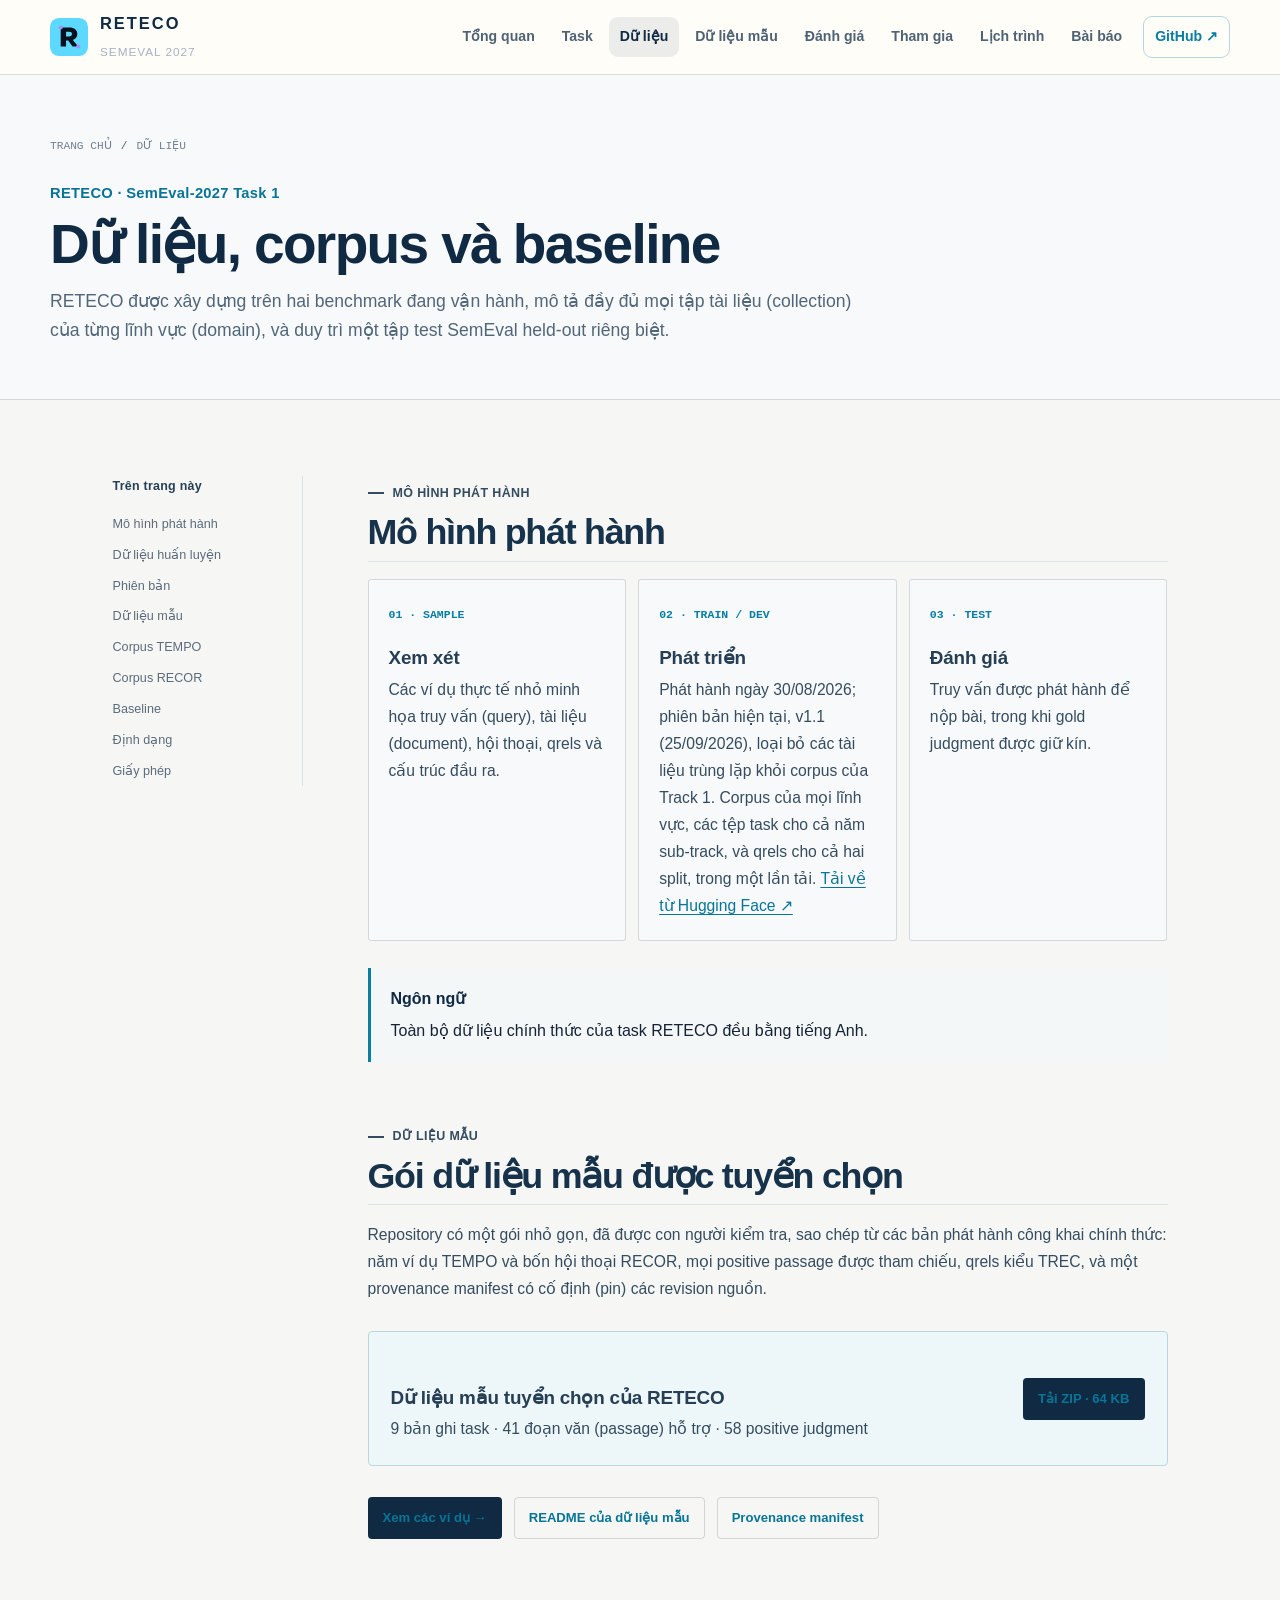
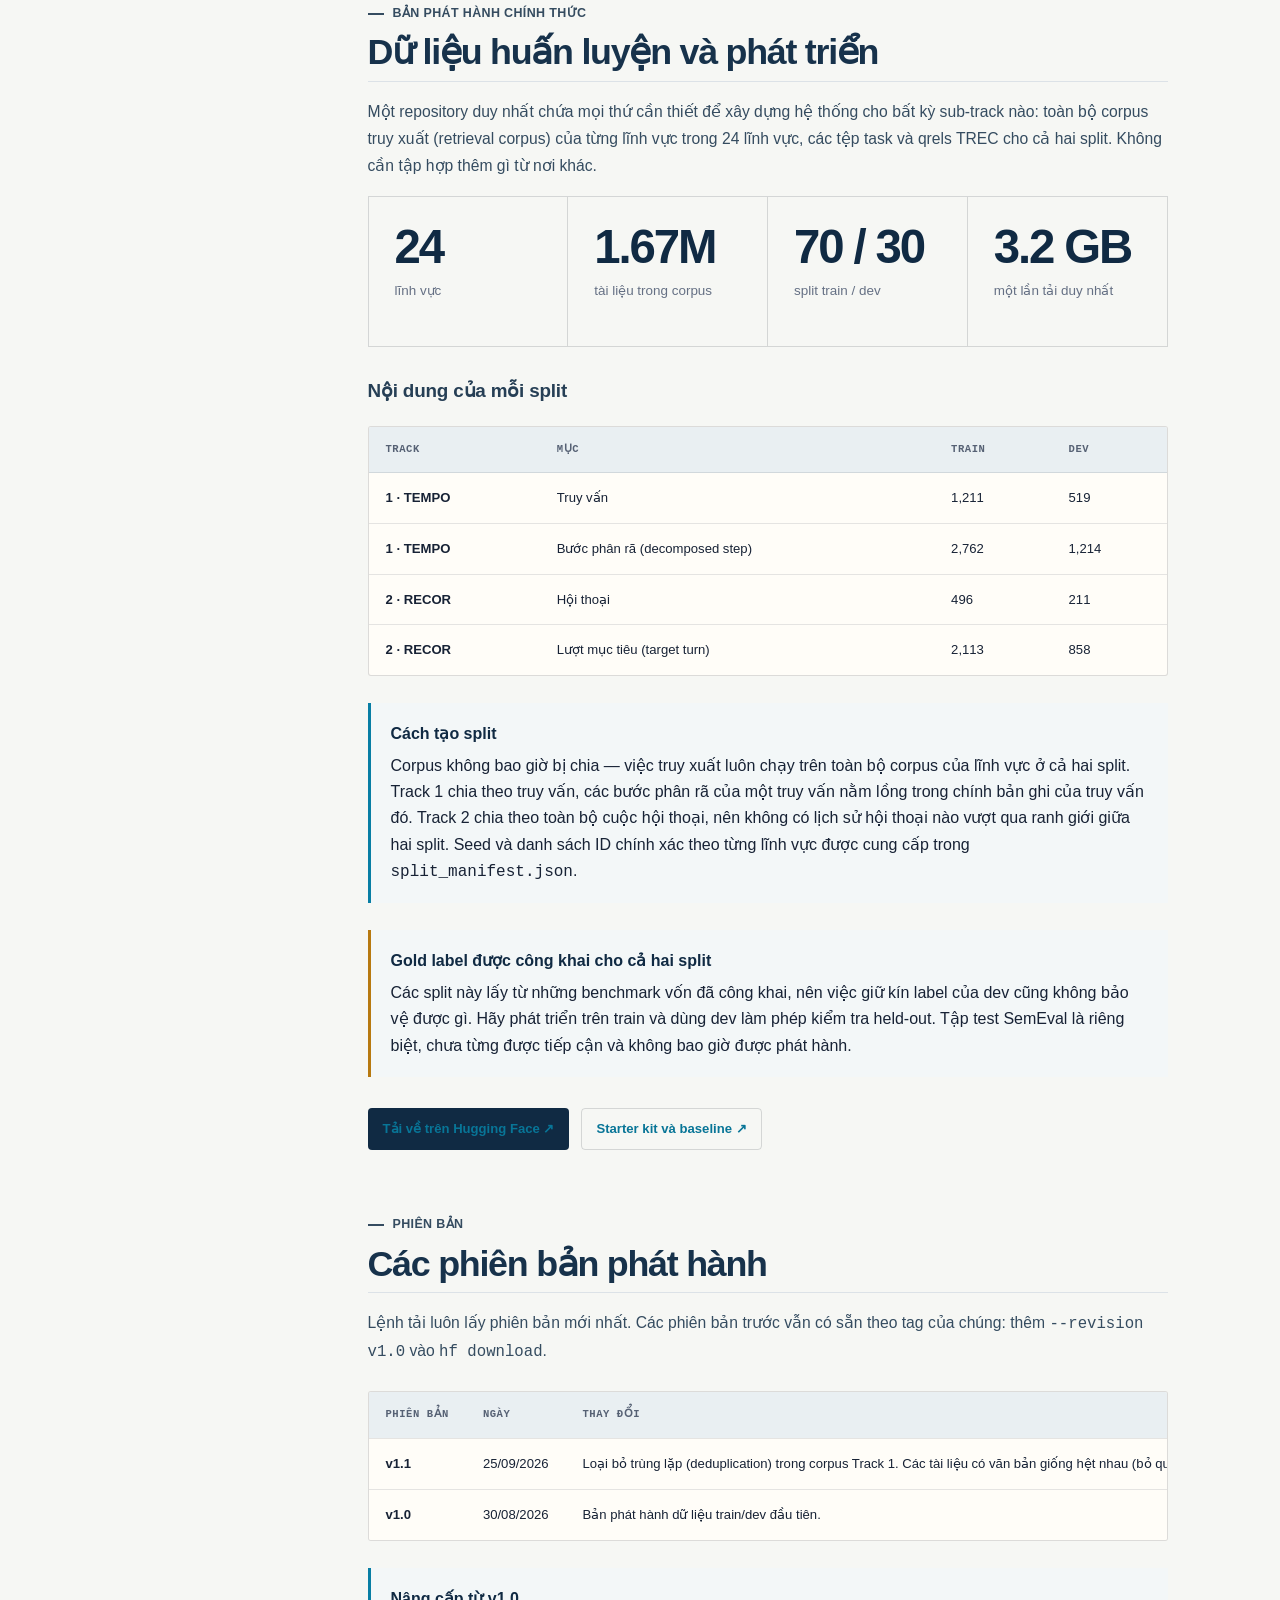
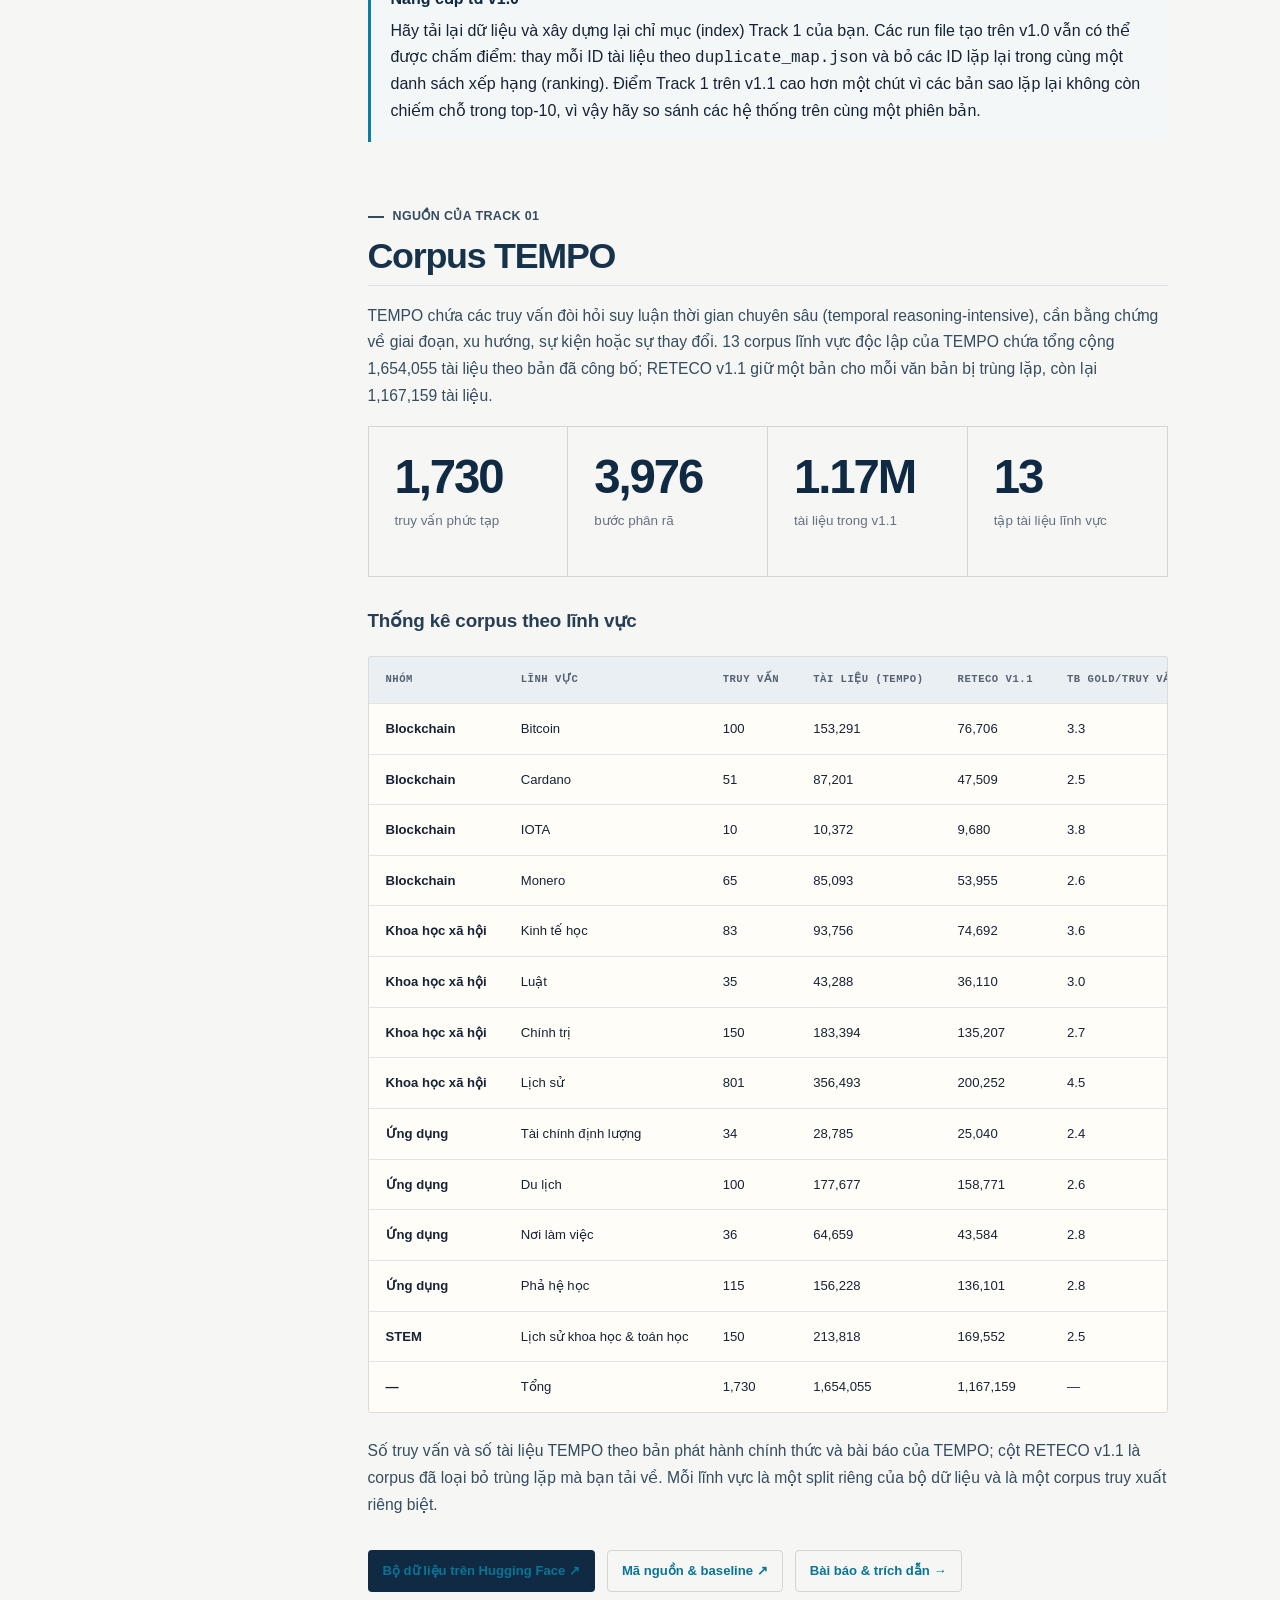
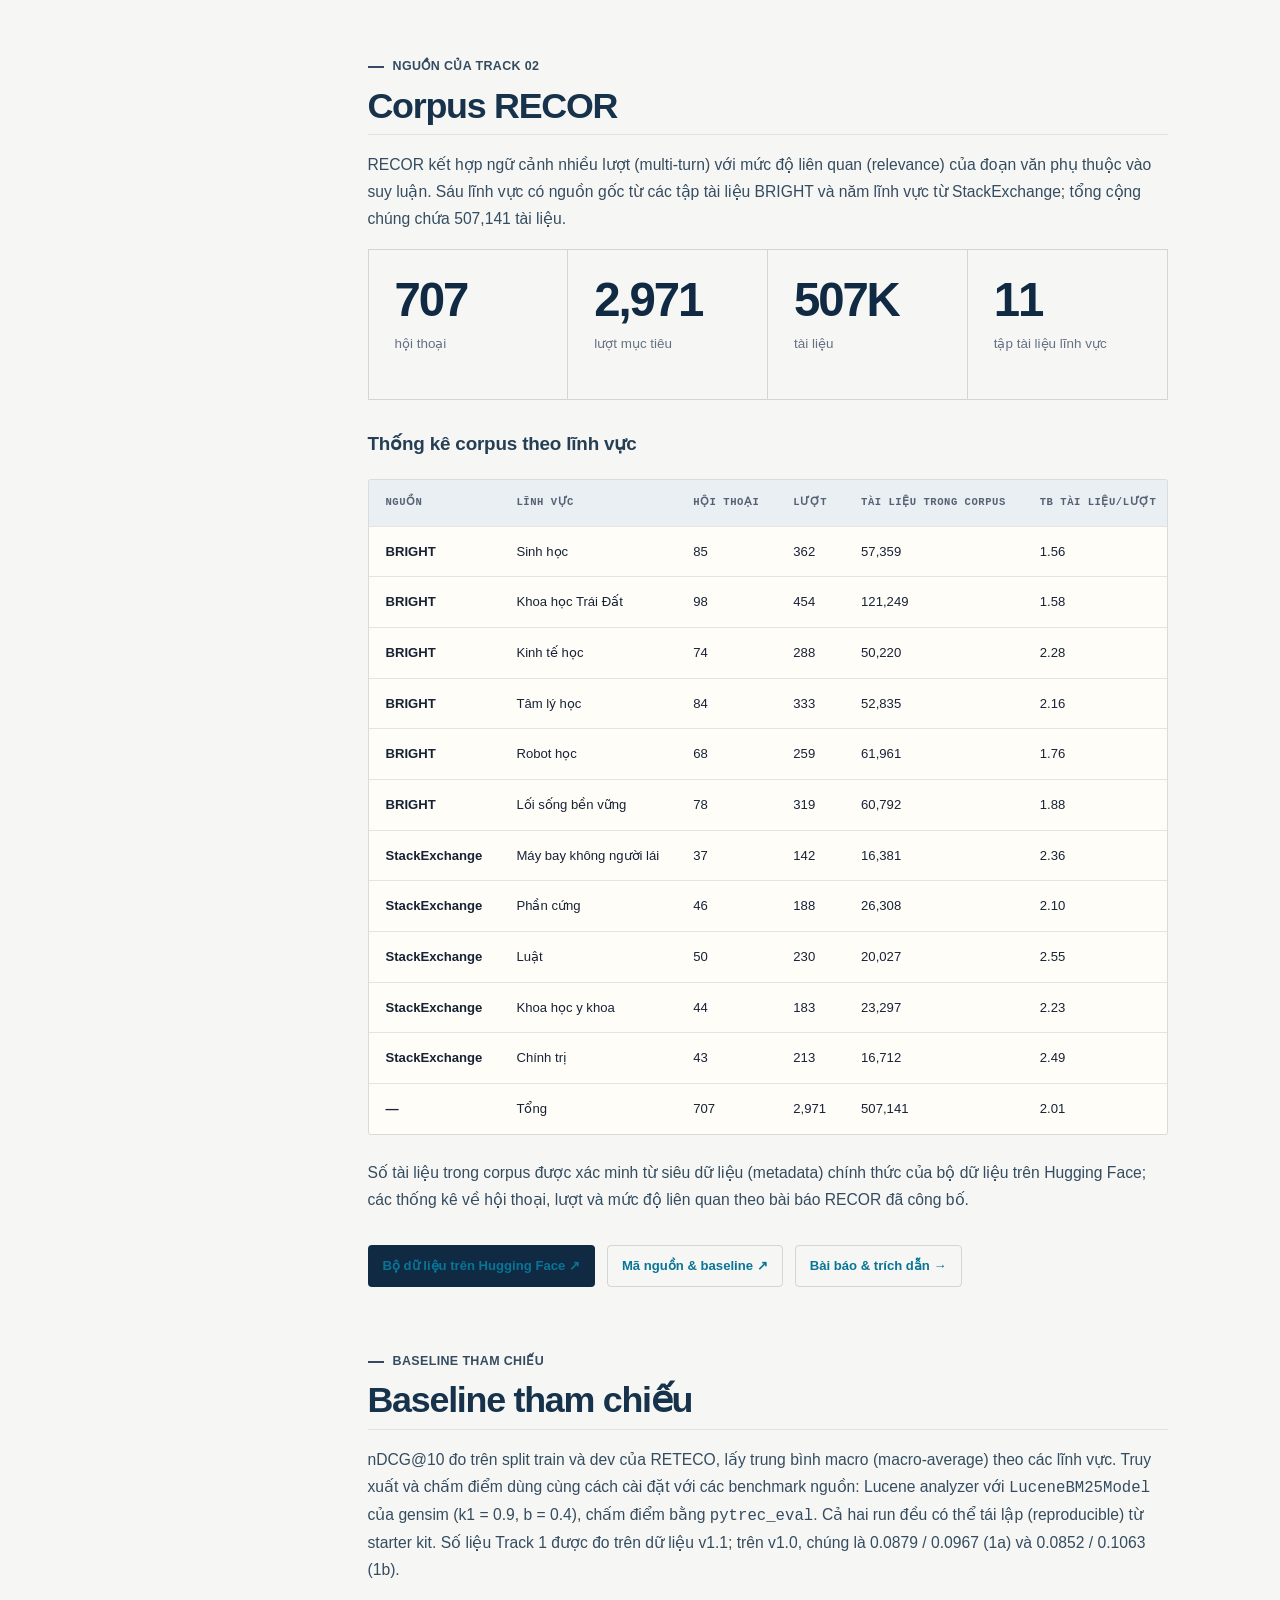
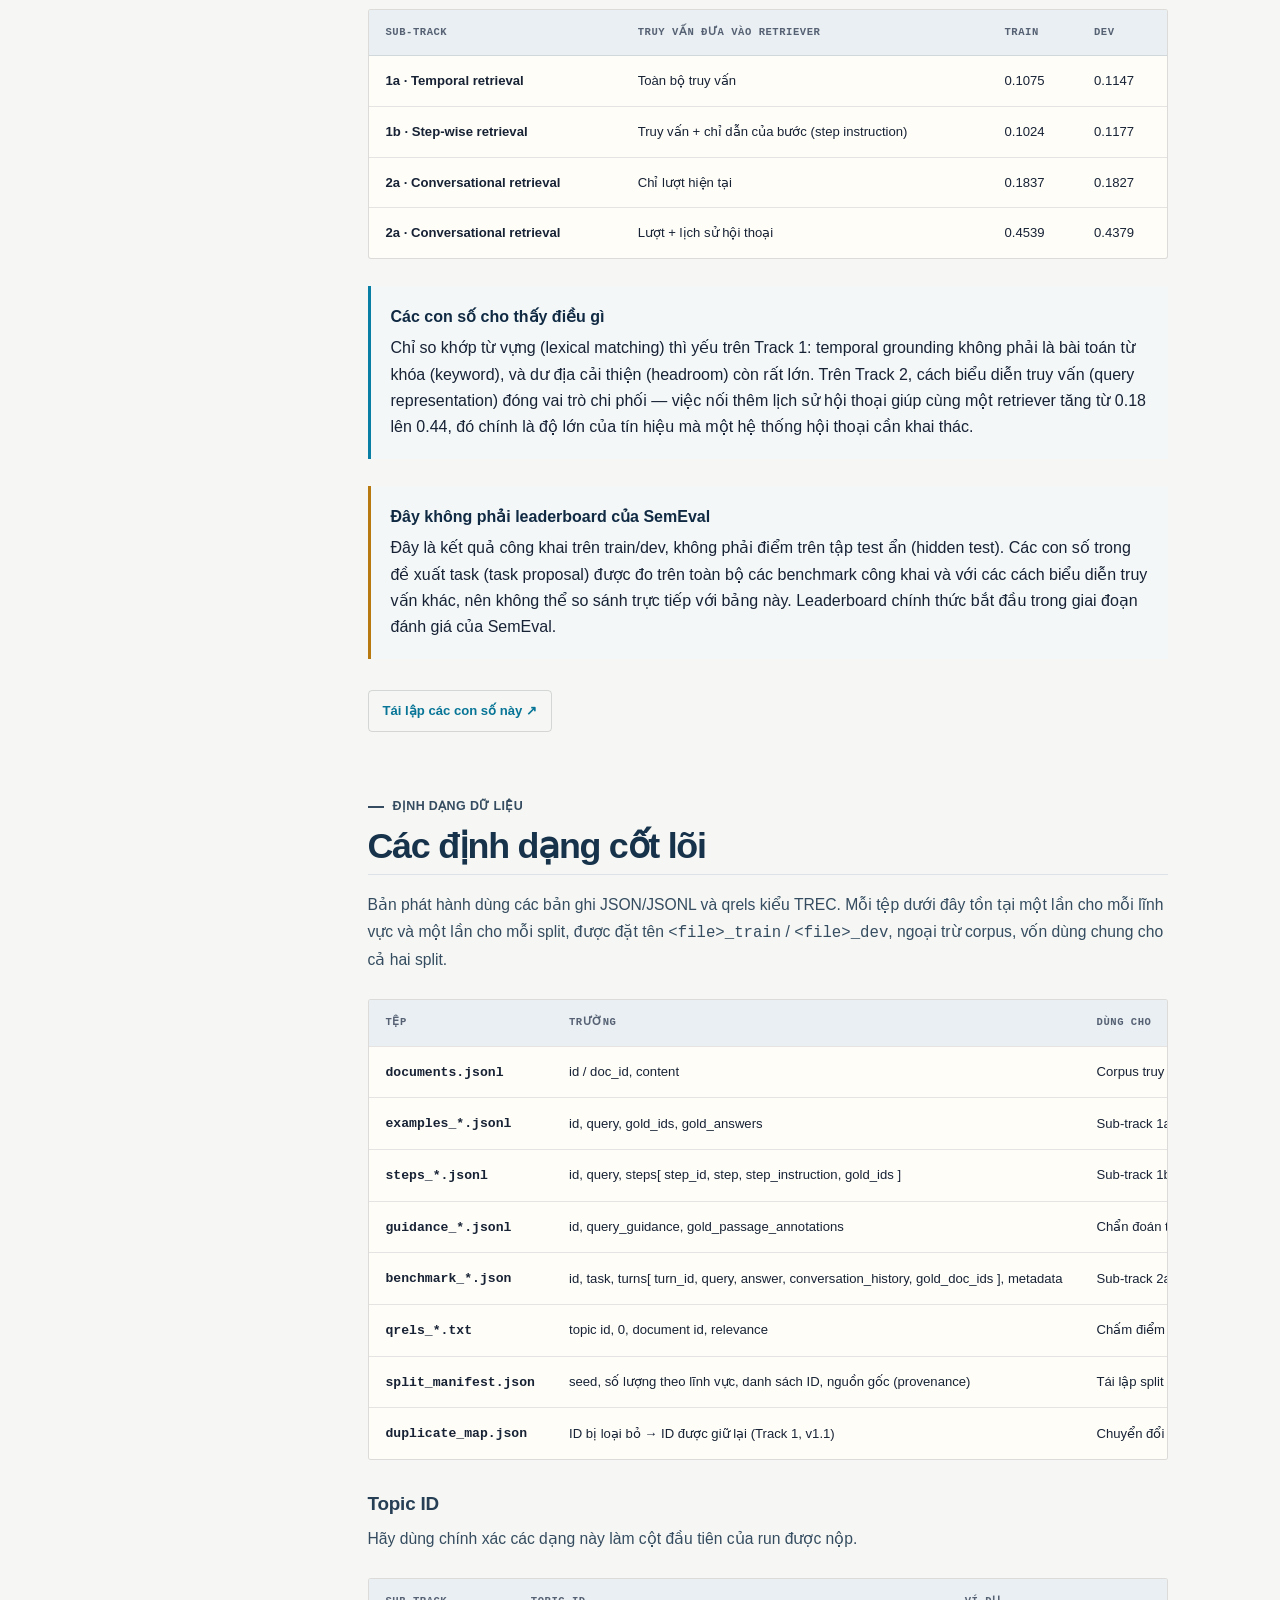
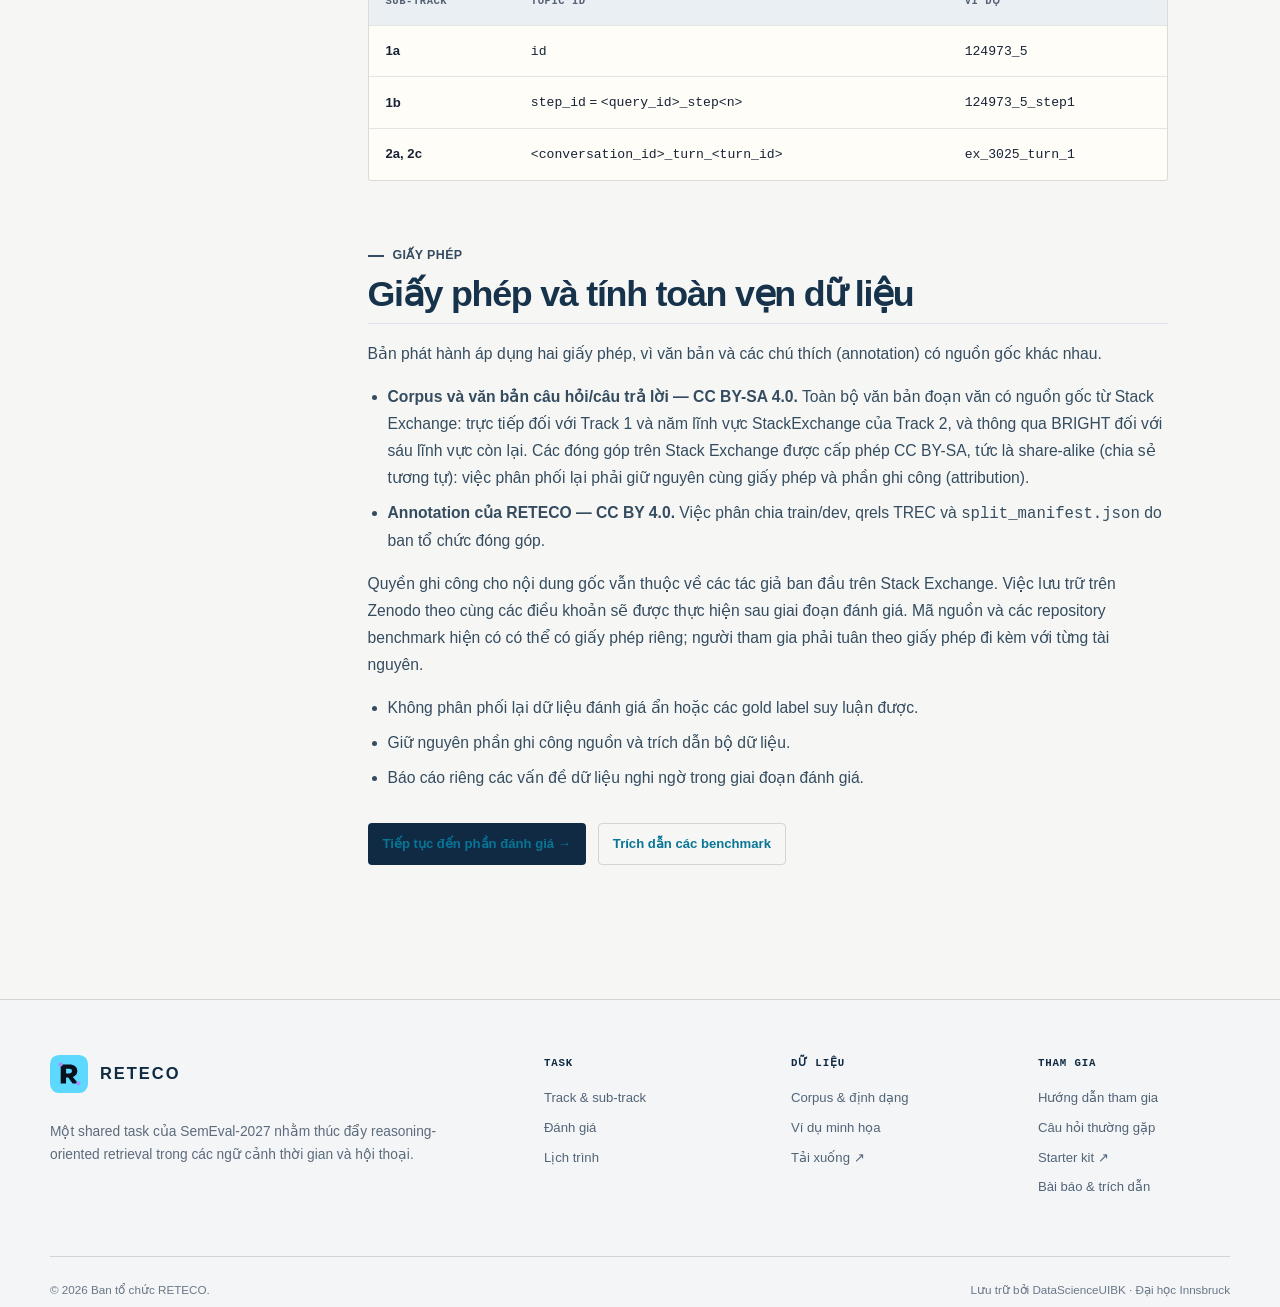
==== commit 0e9aacc2: "add" ====
--- a/docs/data.html
+++ b/docs/data.html
@@ -2,28 +2,28 @@
 <html lang="vi">
 <head>
   <meta charset="utf-8"><meta name="viewport" content="width=device-width, initial-scale=1">
-  <meta name="description" content="Dữ liệu RETECO, thống kê kho ngữ liệu theo lĩnh vực, dữ liệu mẫu, định dạng và kết quả hệ thống cơ sở cho TEMPO và RECOR.">
-  <meta name="theme-color" content="#f6f7f4"><title>Dữ liệu, kho ngữ liệu & hệ thống cơ sở — RETECO</title>
+  <meta name="description" content="Dữ liệu RETECO, thống kê corpus theo lĩnh vực, dữ liệu mẫu, định dạng và kết quả baseline cho TEMPO và RECOR.">
+  <meta name="theme-color" content="#f6f7f4"><title>Dữ liệu, corpus & baseline — RETECO</title>
   <link rel="icon" href="assets/brand/reteco-mark.svg" type="image/svg+xml"><link rel="stylesheet" href="assets/css/site.css"><script src="assets/js/site.js" defer></script>
 </head>
 <body>
 <a class="skip-link" href="#main">Chuyển đến nội dung</a>
-<header class="site-header"><div class="shell nav-wrap"><a class="brand" href="index.html"><img class="brand-mark" src="assets/brand/reteco-mark.svg" alt=""><span><span class="brand-name">RETECO</span><br><span class="brand-event">SemEval 2027</span></span></a><button class="nav-toggle" type="button" aria-label="Mở menu điều hướng" aria-expanded="false"><span></span><span></span><span></span></button><nav class="nav-links" aria-label="Điều hướng chính"><a href="index.html">Tổng quan</a><a href="task.html">Nhiệm vụ</a><a aria-current="page" href="data.html">Dữ liệu</a><a href="samples.html">Dữ liệu mẫu</a><a href="evaluation.html">Đánh giá</a><a href="participate.html">Tham gia</a><a href="timeline.html">Lịch trình</a><a href="papers.html">Bài báo</a><a class="nav-cta" href="https://github.com/DataScienceUIBK/RETECO" target="_blank" rel="noreferrer">GitHub ↗</a></nav></div></header>
+<header class="site-header"><div class="shell nav-wrap"><a class="brand" href="index.html"><img class="brand-mark" src="assets/brand/reteco-mark.svg" alt=""><span><span class="brand-name">RETECO</span><br><span class="brand-event">SemEval 2027</span></span></a><button class="nav-toggle" type="button" aria-label="Mở menu điều hướng" aria-expanded="false"><span></span><span></span><span></span></button><nav class="nav-links" aria-label="Điều hướng chính"><a href="index.html">Tổng quan</a><a href="task.html">Task</a><a aria-current="page" href="data.html">Dữ liệu</a><a href="samples.html">Dữ liệu mẫu</a><a href="evaluation.html">Đánh giá</a><a href="participate.html">Tham gia</a><a href="timeline.html">Lịch trình</a><a href="papers.html">Bài báo</a><a class="nav-cta" href="https://github.com/DataScienceUIBK/RETECO" target="_blank" rel="noreferrer">GitHub ↗</a></nav></div></header>
 <main id="main">
-  <header class="page-hero"><div class="shell"><div class="breadcrumbs"><a href="index.html">Trang chủ</a><span>/</span>Dữ liệu</div><p class="eyebrow">RETECO · Nhiệm vụ 1 của SemEval-2027</p><h1>Dữ liệu, kho ngữ liệu và hệ thống cơ sở</h1><p class="lede">RETECO được xây dựng trên hai bộ đánh giá chuẩn đang vận hành, mô tả đầy đủ mọi tập tài liệu theo lĩnh vực, và duy trì một tập kiểm tra SemEval giữ lại riêng biệt.</p></div></header>
+  <header class="page-hero"><div class="shell"><div class="breadcrumbs"><a href="index.html">Trang chủ</a><span>/</span>Dữ liệu</div><p class="eyebrow">RETECO · SemEval-2027 Task 1</p><h1>Dữ liệu, corpus và baseline</h1><p class="lede">RETECO được xây dựng trên hai benchmark đang vận hành, mô tả đầy đủ mọi tập tài liệu (collection) của từng lĩnh vực (domain), và duy trì một tập test SemEval held-out riêng biệt.</p></div></header>
   <section class="section"><div class="shell toc-layout">
-    <aside class="toc"><strong>Trên trang này</strong><a href="#releases">Mô hình phát hành</a><a href="#release">Dữ liệu huấn luyện</a><a href="#versions">Phiên bản</a><a href="#samples">Dữ liệu mẫu</a><a href="#tempo">Kho ngữ liệu TEMPO</a><a href="#recor">Kho ngữ liệu RECOR</a><a href="#baselines">Hệ thống cơ sở</a><a href="#formats">Định dạng</a><a href="#license">Giấy phép</a></aside>
+    <aside class="toc"><strong>Trên trang này</strong><a href="#releases">Mô hình phát hành</a><a href="#release">Dữ liệu huấn luyện</a><a href="#versions">Phiên bản</a><a href="#samples">Dữ liệu mẫu</a><a href="#tempo">Corpus TEMPO</a><a href="#recor">Corpus RECOR</a><a href="#baselines">Baseline</a><a href="#formats">Định dạng</a><a href="#license">Giấy phép</a></aside>
     <div class="prose">
-      <section id="releases"><p class="eyebrow">Mô hình phát hành</p><h2>Mô hình phát hành</h2><div class="phase-grid"><article class="phase"><code>01 · MẪU</code><h3>Xem xét</h3><p>Các ví dụ thực tế nhỏ minh họa truy vấn, tài liệu, hội thoại, qrels và cấu trúc đầu ra.</p></article><article class="phase"><code>02 · TRAIN / DEV</code><h3>Phát triển</h3><p>Phát hành ngày 30/08/2026; phiên bản hiện tại, v1.1 (25/09/2026), loại bỏ các tài liệu trùng lặp khỏi kho ngữ liệu của Hạng mục 1. Kho ngữ liệu của mọi lĩnh vực, tệp nhiệm vụ cho cả năm hạng mục con, và qrels cho cả hai tập, trong một lần tải. <a href="https://huggingface.co/datasets/DataScience-UIBK/RETECO-SemEval2027">Tải về từ Hugging Face ↗</a></p></article><article class="phase"><code>03 · KIỂM TRA</code><h3>Đánh giá</h3><p>Truy vấn được phát hành để nộp bài, trong khi nhãn đánh giá chuẩn được giữ kín.</p></article></div><div class="callout"><strong>Ngôn ngữ</strong>Toàn bộ dữ liệu chính thức của nhiệm vụ RETECO đều bằng tiếng Anh.</div></section>
+      <section id="releases"><p class="eyebrow">Mô hình phát hành</p><h2>Mô hình phát hành</h2><div class="phase-grid"><article class="phase"><code>01 · SAMPLE</code><h3>Xem xét</h3><p>Các ví dụ thực tế nhỏ minh họa truy vấn (query), tài liệu (document), hội thoại, qrels và cấu trúc đầu ra.</p></article><article class="phase"><code>02 · TRAIN / DEV</code><h3>Phát triển</h3><p>Phát hành ngày 30/08/2026; phiên bản hiện tại, v1.1 (25/09/2026), loại bỏ các tài liệu trùng lặp khỏi corpus của Track 1. Corpus của mọi lĩnh vực, các tệp task cho cả năm sub-track, và qrels cho cả hai split, trong một lần tải. <a href="https://huggingface.co/datasets/DataScience-UIBK/RETECO-SemEval2027">Tải về từ Hugging Face ↗</a></p></article><article class="phase"><code>03 · TEST</code><h3>Đánh giá</h3><p>Truy vấn được phát hành để nộp bài, trong khi gold judgment được giữ kín.</p></article></div><div class="callout"><strong>Ngôn ngữ</strong>Toàn bộ dữ liệu chính thức của task RETECO đều bằng tiếng Anh.</div></section>
 
-      <section id="samples"><p class="eyebrow">Dữ liệu mẫu</p><h2>Gói dữ liệu mẫu được tuyển chọn</h2><p>Kho mã có một gói nhỏ gọn, đã được con người kiểm tra, sao chép từ các bản phát hành công khai chính thức: năm ví dụ TEMPO và bốn hội thoại RECOR, mọi đoạn văn dương được tham chiếu, qrels kiểu TREC, và một tệp kê khai nguồn gốc với các phiên bản được cố định.</p><div class="download-card"><div><h3>Dữ liệu mẫu tuyển chọn của RETECO</h3><p>9 bản ghi nhiệm vụ · 41 đoạn văn hỗ trợ · 58 nhãn đánh giá dương</p></div><a class="button" href="assets/downloads/RETECO_curated_sample_data.zip" download>Tải ZIP · 64 KB</a></div><div class="button-row"><a class="button" href="samples.html">Xem các ví dụ →</a><a class="button button--paper" href="sample_data/README.md">README của dữ liệu mẫu</a><a class="button button--paper" href="sample_data/manifest.json">Tệp kê khai nguồn gốc</a></div></section>
+      <section id="samples"><p class="eyebrow">Dữ liệu mẫu</p><h2>Gói dữ liệu mẫu được tuyển chọn</h2><p>Repository có một gói nhỏ gọn, đã được con người kiểm tra, sao chép từ các bản phát hành công khai chính thức: năm ví dụ TEMPO và bốn hội thoại RECOR, mọi positive passage được tham chiếu, qrels kiểu TREC, và một provenance manifest có cố định (pin) các revision nguồn.</p><div class="download-card"><div><h3>Dữ liệu mẫu tuyển chọn của RETECO</h3><p>9 bản ghi task · 41 đoạn văn (passage) hỗ trợ · 58 positive judgment</p></div><a class="button" href="assets/downloads/RETECO_curated_sample_data.zip" download>Tải ZIP · 64 KB</a></div><div class="button-row"><a class="button" href="samples.html">Xem các ví dụ →</a><a class="button button--paper" href="sample_data/README.md">README của dữ liệu mẫu</a><a class="button button--paper" href="sample_data/manifest.json">Provenance manifest</a></div></section>
 
-      <section id="release"><p class="eyebrow">Bản phát hành chính thức</p><h2>Dữ liệu huấn luyện và phát triển</h2><p>Một kho dữ liệu duy nhất chứa mọi thứ cần thiết để xây dựng hệ thống cho bất kỳ hạng mục con nào: toàn bộ kho ngữ liệu truy xuất của từng lĩnh vực trong 24 lĩnh vực, các tệp nhiệm vụ và qrels TREC cho cả hai tập. Không cần tập hợp thêm gì từ nơi khác.</p><div class="stat-grid"><div class="stat"><strong>24</strong><span>lĩnh vực</span></div><div class="stat"><strong>1.67M</strong><span>tài liệu trong kho ngữ liệu</span></div><div class="stat"><strong>70 / 30</strong><span>tỷ lệ chia train / dev</span></div><div class="stat"><strong>3.2&nbsp;GB</strong><span>một lần tải duy nhất</span></div></div><h3>Nội dung của mỗi tập</h3><div class="data-table-wrap"><table class="data-table"><thead><tr><th>Hạng mục</th><th>Mục</th><th>Huấn luyện</th><th>Phát triển</th></tr></thead><tbody><tr><td>1 · TEMPO</td><td>Truy vấn</td><td>1,211</td><td>519</td></tr><tr><td>1 · TEMPO</td><td>Bước phân rã</td><td>2,762</td><td>1,214</td></tr><tr><td>2 · RECOR</td><td>Hội thoại</td><td>496</td><td>211</td></tr><tr><td>2 · RECOR</td><td>Lượt mục tiêu</td><td>2,113</td><td>858</td></tr></tbody></table></div><div class="callout"><strong>Cách chia tập</strong>Kho ngữ liệu không bao giờ bị chia — việc truy xuất luôn chạy trên toàn bộ kho ngữ liệu của lĩnh vực ở cả hai tập. Hạng mục 1 chia theo truy vấn, các bước phân rã của một truy vấn nằm lồng trong chính bản ghi của truy vấn đó. Hạng mục 2 chia theo toàn bộ cuộc hội thoại, nên không có lịch sử hội thoại nào vượt qua ranh giới giữa hai tập. Seed và danh sách ID chính xác theo từng lĩnh vực được cung cấp trong <code>split_manifest.json</code>.</div><div class="callout callout--amber"><strong>Nhãn chuẩn được công khai cho cả hai tập</strong>Các tập này lấy từ những bộ đánh giá chuẩn vốn đã công khai, nên việc giữ kín nhãn của tập dev cũng không bảo vệ được gì. Hãy phát triển trên tập train và dùng tập dev làm phép kiểm tra trên dữ liệu giữ lại. Tập kiểm tra SemEval là riêng biệt, chưa từng được tiếp cận và không bao giờ được phát hành.</div><div class="button-row"><a class="button" href="https://huggingface.co/datasets/DataScience-UIBK/RETECO-SemEval2027">Tải về trên Hugging Face ↗</a><a class="button button--paper" href="https://github.com/DataScienceUIBK/RETECO/tree/main/starter_kit">Bộ công cụ khởi đầu và hệ thống cơ sở ↗</a></div></section>
+      <section id="release"><p class="eyebrow">Bản phát hành chính thức</p><h2>Dữ liệu huấn luyện và phát triển</h2><p>Một repository duy nhất chứa mọi thứ cần thiết để xây dựng hệ thống cho bất kỳ sub-track nào: toàn bộ corpus truy xuất (retrieval corpus) của từng lĩnh vực trong 24 lĩnh vực, các tệp task và qrels TREC cho cả hai split. Không cần tập hợp thêm gì từ nơi khác.</p><div class="stat-grid"><div class="stat"><strong>24</strong><span>lĩnh vực</span></div><div class="stat"><strong>1.67M</strong><span>tài liệu trong corpus</span></div><div class="stat"><strong>70 / 30</strong><span>split train / dev</span></div><div class="stat"><strong>3.2&nbsp;GB</strong><span>một lần tải duy nhất</span></div></div><h3>Nội dung của mỗi split</h3><div class="data-table-wrap"><table class="data-table"><thead><tr><th>Track</th><th>Mục</th><th>train</th><th>dev</th></tr></thead><tbody><tr><td>1 · TEMPO</td><td>Truy vấn</td><td>1,211</td><td>519</td></tr><tr><td>1 · TEMPO</td><td>Bước phân rã (decomposed step)</td><td>2,762</td><td>1,214</td></tr><tr><td>2 · RECOR</td><td>Hội thoại</td><td>496</td><td>211</td></tr><tr><td>2 · RECOR</td><td>Lượt mục tiêu (target turn)</td><td>2,113</td><td>858</td></tr></tbody></table></div><div class="callout"><strong>Cách tạo split</strong>Corpus không bao giờ bị chia — việc truy xuất luôn chạy trên toàn bộ corpus của lĩnh vực ở cả hai split. Track 1 chia theo truy vấn, các bước phân rã của một truy vấn nằm lồng trong chính bản ghi của truy vấn đó. Track 2 chia theo toàn bộ cuộc hội thoại, nên không có lịch sử hội thoại nào vượt qua ranh giới giữa hai split. Seed và danh sách ID chính xác theo từng lĩnh vực được cung cấp trong <code>split_manifest.json</code>.</div><div class="callout callout--amber"><strong>Gold label được công khai cho cả hai split</strong>Các split này lấy từ những benchmark vốn đã công khai, nên việc giữ kín label của dev cũng không bảo vệ được gì. Hãy phát triển trên train và dùng dev làm phép kiểm tra held-out. Tập test SemEval là riêng biệt, chưa từng được tiếp cận và không bao giờ được phát hành.</div><div class="button-row"><a class="button" href="https://huggingface.co/datasets/DataScience-UIBK/RETECO-SemEval2027">Tải về trên Hugging Face ↗</a><a class="button button--paper" href="https://github.com/DataScienceUIBK/RETECO/tree/main/starter_kit">Starter kit và baseline ↗</a></div></section>
 
-      <section id="versions"><p class="eyebrow">Phiên bản</p><h2>Các phiên bản phát hành</h2><p>Lệnh tải luôn lấy phiên bản mới nhất. Các phiên bản trước vẫn có sẵn theo thẻ (tag) của chúng: thêm <code>--revision v1.0</code> vào <code>hf download</code>.</p><div class="data-table-wrap"><table class="data-table"><thead><tr><th>Phiên bản</th><th>Ngày</th><th>Thay đổi</th></tr></thead><tbody><tr><td><strong>v1.1</strong></td><td>25/09/2026</td><td>Loại bỏ trùng lặp trong kho ngữ liệu Hạng mục 1. Các tài liệu có văn bản giống hệt nhau (bỏ qua khoảng trắng) chỉ được giữ lại một lần, giảm Hạng mục 1 từ 1,654,055 xuống 1,167,159 tài liệu. Tài liệu chuẩn luôn là bản được giữ lại, nên không mất nhãn chuẩn nào. Truy vấn, cách chia tập, ID chủ đề và toàn bộ Hạng mục 2 không thay đổi. Mỗi lĩnh vực của Hạng mục 1 có thêm <code>duplicate_map.json</code>, ánh xạ mọi ID bị loại bỏ sang ID được giữ lại.</td></tr><tr><td>v1.0</td><td>30/08/2026</td><td>Bản phát hành dữ liệu huấn luyện và phát triển đầu tiên.</td></tr></tbody></table></div><div class="callout"><strong>Nâng cấp từ v1.0</strong>Hãy tải lại dữ liệu và xây dựng lại chỉ mục Hạng mục 1 của bạn. Các tệp kết quả chạy tạo trên v1.0 vẫn có thể được chấm điểm: thay mỗi ID tài liệu theo <code>duplicate_map.json</code> và bỏ các ID lặp lại trong cùng một danh sách xếp hạng. Điểm Hạng mục 1 trên v1.1 cao hơn một chút vì các bản sao lặp lại không còn chiếm chỗ trong top-10, vì vậy hãy so sánh các hệ thống trên cùng một phiên bản.</div></section>
+      <section id="versions"><p class="eyebrow">Phiên bản</p><h2>Các phiên bản phát hành</h2><p>Lệnh tải luôn lấy phiên bản mới nhất. Các phiên bản trước vẫn có sẵn theo tag của chúng: thêm <code>--revision v1.0</code> vào <code>hf download</code>.</p><div class="data-table-wrap"><table class="data-table"><thead><tr><th>Phiên bản</th><th>Ngày</th><th>Thay đổi</th></tr></thead><tbody><tr><td><strong>v1.1</strong></td><td>25/09/2026</td><td>Loại bỏ trùng lặp (deduplication) trong corpus Track 1. Các tài liệu có văn bản giống hệt nhau (bỏ qua khoảng trắng) chỉ được giữ lại một lần, giảm Track 1 từ 1,654,055 xuống 1,167,159 tài liệu. Gold document luôn là bản được giữ lại, nên không mất gold label nào. Truy vấn, các split, topic ID và toàn bộ Track 2 không thay đổi. Mỗi lĩnh vực của Track 1 có thêm <code>duplicate_map.json</code>, ánh xạ mọi ID bị loại bỏ sang ID được giữ lại.</td></tr><tr><td>v1.0</td><td>30/08/2026</td><td>Bản phát hành dữ liệu train/dev đầu tiên.</td></tr></tbody></table></div><div class="callout"><strong>Nâng cấp từ v1.0</strong>Hãy tải lại dữ liệu và xây dựng lại chỉ mục (index) Track 1 của bạn. Các run file tạo trên v1.0 vẫn có thể được chấm điểm: thay mỗi ID tài liệu theo <code>duplicate_map.json</code> và bỏ các ID lặp lại trong cùng một danh sách xếp hạng (ranking). Điểm Track 1 trên v1.1 cao hơn một chút vì các bản sao lặp lại không còn chiếm chỗ trong top-10, vì vậy hãy so sánh các hệ thống trên cùng một phiên bản.</div></section>
 
-      <section id="tempo"><p class="eyebrow">Nguồn của Hạng mục 01</p><h2>Kho ngữ liệu TEMPO</h2><p>TEMPO chứa các truy vấn đòi hỏi suy luận thời gian chuyên sâu, cần bằng chứng về giai đoạn, xu hướng, sự kiện hoặc sự thay đổi. 13 kho ngữ liệu lĩnh vực độc lập của TEMPO chứa tổng cộng 1,654,055 tài liệu theo bản đã công bố; RETECO v1.1 giữ một bản cho mỗi văn bản bị trùng lặp, còn lại 1,167,159 tài liệu.</p><div class="stat-grid"><div class="stat"><strong>1,730</strong><span>truy vấn phức tạp</span></div><div class="stat"><strong>3,976</strong><span>bước phân rã</span></div><div class="stat"><strong>1.17M</strong><span>tài liệu trong v1.1</span></div><div class="stat"><strong>13</strong><span>tập tài liệu lĩnh vực</span></div></div>
-        <h3>Thống kê kho ngữ liệu theo lĩnh vực</h3><div class="data-table-wrap"><table class="data-table"><thead><tr><th>Nhóm</th><th>Lĩnh vực</th><th>Truy vấn</th><th>Tài liệu (TEMPO)</th><th>RETECO v1.1</th><th>TB tài liệu chuẩn/truy vấn</th><th>TB số bước</th></tr></thead><tbody>
+      <section id="tempo"><p class="eyebrow">Nguồn của Track 01</p><h2>Corpus TEMPO</h2><p>TEMPO chứa các truy vấn đòi hỏi suy luận thời gian chuyên sâu (temporal reasoning-intensive), cần bằng chứng về giai đoạn, xu hướng, sự kiện hoặc sự thay đổi. 13 corpus lĩnh vực độc lập của TEMPO chứa tổng cộng 1,654,055 tài liệu theo bản đã công bố; RETECO v1.1 giữ một bản cho mỗi văn bản bị trùng lặp, còn lại 1,167,159 tài liệu.</p><div class="stat-grid"><div class="stat"><strong>1,730</strong><span>truy vấn phức tạp</span></div><div class="stat"><strong>3,976</strong><span>bước phân rã</span></div><div class="stat"><strong>1.17M</strong><span>tài liệu trong v1.1</span></div><div class="stat"><strong>13</strong><span>tập tài liệu lĩnh vực</span></div></div>
+        <h3>Thống kê corpus theo lĩnh vực</h3><div class="data-table-wrap"><table class="data-table"><thead><tr><th>Nhóm</th><th>Lĩnh vực</th><th>Truy vấn</th><th>Tài liệu (TEMPO)</th><th>RETECO v1.1</th><th>TB gold/truy vấn</th><th>TB số bước</th></tr></thead><tbody>
           <tr><td>Blockchain</td><td>Bitcoin</td><td>100</td><td>153,291</td><td>76,706</td><td>3.3</td><td>2.93</td></tr>
           <tr><td>Blockchain</td><td>Cardano</td><td>51</td><td>87,201</td><td>47,509</td><td>2.5</td><td>2.84</td></tr>
           <tr><td>Blockchain</td><td>IOTA</td><td>10</td><td>10,372</td><td>9,680</td><td>3.8</td><td>3.20</td></tr>
@@ -38,11 +38,11 @@
           <tr><td>Ứng dụng</td><td>Phả hệ học</td><td>115</td><td>156,228</td><td>136,101</td><td>2.8</td><td>3.78</td></tr>
           <tr><td>STEM</td><td>Lịch sử khoa học & toán học</td><td>150</td><td>213,818</td><td>169,552</td><td>2.5</td><td>3.25</td></tr>
           <tr><td>—</td><td>Tổng</td><td>1,730</td><td>1,654,055</td><td>1,167,159</td><td>—</td><td>—</td></tr>
-        </tbody></table></div><p>Số truy vấn và số tài liệu TEMPO theo bản phát hành chính thức và bài báo của TEMPO; cột RETECO v1.1 là kho ngữ liệu đã loại bỏ trùng lặp mà bạn tải về. Mỗi lĩnh vực là một phần dữ liệu (split) và một kho ngữ liệu truy xuất riêng biệt.</p><div class="button-row"><a class="button" href="https://huggingface.co/datasets/tempo26/Tempo" target="_blank" rel="noreferrer">Bộ dữ liệu trên Hugging Face ↗</a><a class="button button--paper" href="https://github.com/tempo-bench/Tempo" target="_blank" rel="noreferrer">Mã nguồn & hệ thống cơ sở ↗</a><a class="button button--paper" href="papers.html#tempo-paper">Bài báo & trích dẫn →</a></div>
+        </tbody></table></div><p>Số truy vấn và số tài liệu TEMPO theo bản phát hành chính thức và bài báo của TEMPO; cột RETECO v1.1 là corpus đã loại bỏ trùng lặp mà bạn tải về. Mỗi lĩnh vực là một split riêng của bộ dữ liệu và là một corpus truy xuất riêng biệt.</p><div class="button-row"><a class="button" href="https://huggingface.co/datasets/tempo26/Tempo" target="_blank" rel="noreferrer">Bộ dữ liệu trên Hugging Face ↗</a><a class="button button--paper" href="https://github.com/tempo-bench/Tempo" target="_blank" rel="noreferrer">Mã nguồn & baseline ↗</a><a class="button button--paper" href="papers.html#tempo-paper">Bài báo & trích dẫn →</a></div>
       </section>
 
-      <section id="recor"><p class="eyebrow">Nguồn của Hạng mục 02</p><h2>Kho ngữ liệu RECOR</h2><p>RECOR kết hợp ngữ cảnh nhiều lượt với mức độ liên quan của đoạn văn phụ thuộc vào suy luận. Sáu lĩnh vực có nguồn gốc từ các tập tài liệu BRIGHT và năm lĩnh vực từ StackExchange; tổng cộng chúng chứa 507,141 tài liệu.</p><div class="stat-grid"><div class="stat"><strong>707</strong><span>hội thoại</span></div><div class="stat"><strong>2,971</strong><span>lượt mục tiêu</span></div><div class="stat"><strong>507K</strong><span>tài liệu</span></div><div class="stat"><strong>11</strong><span>tập tài liệu lĩnh vực</span></div></div>
-        <h3>Thống kê kho ngữ liệu theo lĩnh vực</h3><div class="data-table-wrap"><table class="data-table"><thead><tr><th>Nguồn</th><th>Lĩnh vực</th><th>Hội thoại</th><th>Lượt</th><th>Tài liệu kho ngữ liệu</th><th>TB tài liệu/lượt</th></tr></thead><tbody>
+      <section id="recor"><p class="eyebrow">Nguồn của Track 02</p><h2>Corpus RECOR</h2><p>RECOR kết hợp ngữ cảnh nhiều lượt (multi-turn) với mức độ liên quan (relevance) của đoạn văn phụ thuộc vào suy luận. Sáu lĩnh vực có nguồn gốc từ các tập tài liệu BRIGHT và năm lĩnh vực từ StackExchange; tổng cộng chúng chứa 507,141 tài liệu.</p><div class="stat-grid"><div class="stat"><strong>707</strong><span>hội thoại</span></div><div class="stat"><strong>2,971</strong><span>lượt mục tiêu</span></div><div class="stat"><strong>507K</strong><span>tài liệu</span></div><div class="stat"><strong>11</strong><span>tập tài liệu lĩnh vực</span></div></div>
+        <h3>Thống kê corpus theo lĩnh vực</h3><div class="data-table-wrap"><table class="data-table"><thead><tr><th>Nguồn</th><th>Lĩnh vực</th><th>Hội thoại</th><th>Lượt</th><th>Tài liệu trong corpus</th><th>TB tài liệu/lượt</th></tr></thead><tbody>
           <tr><td>BRIGHT</td><td>Sinh học</td><td>85</td><td>362</td><td>57,359</td><td>1.56</td></tr>
           <tr><td>BRIGHT</td><td>Khoa học Trái Đất</td><td>98</td><td>454</td><td>121,249</td><td>1.58</td></tr>
           <tr><td>BRIGHT</td><td>Kinh tế học</td><td>74</td><td>288</td><td>50,220</td><td>2.28</td></tr>
@@ -55,16 +55,16 @@
           <tr><td>StackExchange</td><td>Khoa học y khoa</td><td>44</td><td>183</td><td>23,297</td><td>2.23</td></tr>
           <tr><td>StackExchange</td><td>Chính trị</td><td>43</td><td>213</td><td>16,712</td><td>2.49</td></tr>
           <tr><td>—</td><td>Tổng</td><td>707</td><td>2,971</td><td>507,141</td><td>2.01</td></tr>
-        </tbody></table></div><p>Số tài liệu trong kho ngữ liệu được xác minh từ siêu dữ liệu chính thức của bộ dữ liệu trên Hugging Face; các thống kê về hội thoại, lượt và mức độ liên quan theo bài báo RECOR đã công bố.</p><div class="button-row"><a class="button" href="https://huggingface.co/datasets/RECOR-Benchmark/RECOR" target="_blank" rel="noreferrer">Bộ dữ liệu trên Hugging Face ↗</a><a class="button button--paper" href="https://github.com/RECOR-Benchmark/RECOR" target="_blank" rel="noreferrer">Mã nguồn & hệ thống cơ sở ↗</a><a class="button button--paper" href="papers.html#recor-paper">Bài báo & trích dẫn →</a></div>
+        </tbody></table></div><p>Số tài liệu trong corpus được xác minh từ siêu dữ liệu (metadata) chính thức của bộ dữ liệu trên Hugging Face; các thống kê về hội thoại, lượt và mức độ liên quan theo bài báo RECOR đã công bố.</p><div class="button-row"><a class="button" href="https://huggingface.co/datasets/RECOR-Benchmark/RECOR" target="_blank" rel="noreferrer">Bộ dữ liệu trên Hugging Face ↗</a><a class="button button--paper" href="https://github.com/RECOR-Benchmark/RECOR" target="_blank" rel="noreferrer">Mã nguồn & baseline ↗</a><a class="button button--paper" href="papers.html#recor-paper">Bài báo & trích dẫn →</a></div>
       </section>
 
-      <section id="baselines"><p class="eyebrow">Hệ thống cơ sở tham chiếu</p><h2>Hệ thống cơ sở tham chiếu</h2><p>nDCG@10 đo trên tập huấn luyện và tập phát triển của RETECO, lấy trung bình macro theo các lĩnh vực. Truy xuất và chấm điểm dùng cùng cách cài đặt với các bộ đánh giá chuẩn gốc: bộ phân tích Lucene với <code>LuceneBM25Model</code> của gensim (k1&nbsp;=&nbsp;0.9, b&nbsp;=&nbsp;0.4), chấm điểm bằng <code>pytrec_eval</code>. Cả hai kết quả chạy đều có thể tái lập từ bộ công cụ khởi đầu. Số liệu Hạng mục 1 được đo trên dữ liệu v1.1; trên v1.0, chúng là 0.0879 / 0.0967 (1a) và 0.0852 / 0.1063 (1b).</p><div class="data-table-wrap"><table class="data-table"><thead><tr><th>Hạng mục con</th><th>Truy vấn đưa vào bộ truy xuất</th><th>Huấn luyện</th><th>Phát triển</th></tr></thead><tbody><tr><td>1a · Truy xuất theo thời gian</td><td>Toàn bộ truy vấn</td><td>0.1075</td><td>0.1147</td></tr><tr><td>1b · Truy xuất từng bước</td><td>Truy vấn + chỉ dẫn của bước</td><td>0.1024</td><td>0.1177</td></tr><tr><td>2a · Truy xuất hội thoại</td><td>Chỉ lượt hiện tại</td><td>0.1837</td><td>0.1827</td></tr><tr><td>2a · Truy xuất hội thoại</td><td>Lượt + lịch sử hội thoại</td><td>0.4539</td><td>0.4379</td></tr></tbody></table></div><div class="callout"><strong>Các con số cho thấy điều gì</strong>Chỉ so khớp từ vựng thì yếu trên Hạng mục 1: căn cứ thời gian không phải là bài toán từ khóa, và dư địa cải thiện còn rất lớn. Trên Hạng mục 2, cách biểu diễn truy vấn đóng vai trò chi phối — việc nối thêm lịch sử hội thoại giúp cùng một bộ truy xuất tăng từ 0.18 lên 0.44, đó chính là độ lớn của tín hiệu mà một hệ thống hội thoại cần khai thác.</div><div class="callout callout--amber"><strong>Đây không phải bảng xếp hạng SemEval</strong>Đây là kết quả công khai trên train/dev, không phải điểm trên tập kiểm tra ẩn. Các con số trong đề xuất nhiệm vụ được đo trên toàn bộ các bộ đánh giá chuẩn công khai và với các cách biểu diễn truy vấn khác, nên không thể so sánh trực tiếp với bảng này. Bảng xếp hạng chính thức bắt đầu trong giai đoạn đánh giá của SemEval.</div><div class="button-row"><a class="button button--paper" href="https://github.com/DataScienceUIBK/RETECO/tree/main/starter_kit">Tái lập các con số này ↗</a></div></section>
+      <section id="baselines"><p class="eyebrow">Baseline tham chiếu</p><h2>Baseline tham chiếu</h2><p>nDCG@10 đo trên split train và dev của RETECO, lấy trung bình macro (macro-average) theo các lĩnh vực. Truy xuất và chấm điểm dùng cùng cách cài đặt với các benchmark nguồn: Lucene analyzer với <code>LuceneBM25Model</code> của gensim (k1&nbsp;=&nbsp;0.9, b&nbsp;=&nbsp;0.4), chấm điểm bằng <code>pytrec_eval</code>. Cả hai run đều có thể tái lập (reproducible) từ starter kit. Số liệu Track 1 được đo trên dữ liệu v1.1; trên v1.0, chúng là 0.0879 / 0.0967 (1a) và 0.0852 / 0.1063 (1b).</p><div class="data-table-wrap"><table class="data-table"><thead><tr><th>Sub-track</th><th>Truy vấn đưa vào retriever</th><th>train</th><th>dev</th></tr></thead><tbody><tr><td>1a · Temporal retrieval</td><td>Toàn bộ truy vấn</td><td>0.1075</td><td>0.1147</td></tr><tr><td>1b · Step-wise retrieval</td><td>Truy vấn + chỉ dẫn của bước (step instruction)</td><td>0.1024</td><td>0.1177</td></tr><tr><td>2a · Conversational retrieval</td><td>Chỉ lượt hiện tại</td><td>0.1837</td><td>0.1827</td></tr><tr><td>2a · Conversational retrieval</td><td>Lượt + lịch sử hội thoại</td><td>0.4539</td><td>0.4379</td></tr></tbody></table></div><div class="callout"><strong>Các con số cho thấy điều gì</strong>Chỉ so khớp từ vựng (lexical matching) thì yếu trên Track 1: temporal grounding không phải là bài toán từ khóa (keyword), và dư địa cải thiện (headroom) còn rất lớn. Trên Track 2, cách biểu diễn truy vấn (query representation) đóng vai trò chi phối — việc nối thêm lịch sử hội thoại giúp cùng một retriever tăng từ 0.18 lên 0.44, đó chính là độ lớn của tín hiệu mà một hệ thống hội thoại cần khai thác.</div><div class="callout callout--amber"><strong>Đây không phải leaderboard của SemEval</strong>Đây là kết quả công khai trên train/dev, không phải điểm trên tập test ẩn (hidden test). Các con số trong đề xuất task (task proposal) được đo trên toàn bộ các benchmark công khai và với các cách biểu diễn truy vấn khác, nên không thể so sánh trực tiếp với bảng này. Leaderboard chính thức bắt đầu trong giai đoạn đánh giá của SemEval.</div><div class="button-row"><a class="button button--paper" href="https://github.com/DataScienceUIBK/RETECO/tree/main/starter_kit">Tái lập các con số này ↗</a></div></section>
 
-      <section id="formats"><p class="eyebrow">Định dạng dữ liệu</p><h2>Các định dạng cốt lõi</h2><p>Bản phát hành dùng các bản ghi JSON/JSONL và qrels kiểu TREC. Mỗi tệp dưới đây tồn tại một lần cho mỗi lĩnh vực và một lần cho mỗi tập, được đặt tên <code>&lt;file&gt;_train</code> / <code>&lt;file&gt;_dev</code>, ngoại trừ kho ngữ liệu, vốn dùng chung cho cả hai tập.</p><div class="data-table-wrap"><table class="data-table"><thead><tr><th>Tệp</th><th>Trường</th><th>Dùng cho</th></tr></thead><tbody><tr><td><code>documents.jsonl</code></td><td>id / doc_id, content</td><td>Kho ngữ liệu truy xuất (cả hai tập)</td></tr><tr><td><code>examples_*.jsonl</code></td><td>id, query, gold_ids, gold_answers</td><td>Hạng mục con 1a</td></tr><tr><td><code>steps_*.jsonl</code></td><td>id, query, steps[ step_id, step, step_instruction, gold_ids ]</td><td>Hạng mục con 1b</td></tr><tr><td><code>guidance_*.jsonl</code></td><td>id, query_guidance, gold_passage_annotations</td><td>Chẩn đoán thời gian</td></tr><tr><td><code>benchmark_*.json</code></td><td>id, task, turns[ turn_id, query, answer, conversation_history, gold_doc_ids ], metadata</td><td>Hạng mục con 2a, 2b, 2c</td></tr><tr><td><code>qrels_*.txt</code></td><td>ID chủ đề, 0, ID tài liệu, mức độ liên quan</td><td>Chấm điểm cục bộ</td></tr><tr><td><code>split_manifest.json</code></td><td>seed, số lượng theo lĩnh vực, danh sách ID, nguồn gốc</td><td>Tái lập cách chia tập</td></tr><tr><td><code>duplicate_map.json</code></td><td>ID bị loại bỏ → ID được giữ lại (Hạng mục 1, v1.1)</td><td>Chuyển đổi tệp kết quả chạy v1.0</td></tr></tbody></table></div><h3>Định danh chủ đề</h3><p>Hãy dùng chính xác các dạng này làm cột đầu tiên của kết quả chạy được nộp.</p><div class="data-table-wrap"><table class="data-table"><thead><tr><th>Hạng mục con</th><th>ID chủ đề</th><th>Ví dụ</th></tr></thead><tbody><tr><td>1a</td><td><code>id</code></td><td><code>124973_5</code></td></tr><tr><td>1b</td><td><code>step_id</code> = <code>&lt;query_id&gt;_step&lt;n&gt;</code></td><td><code>124973_5_step1</code></td></tr><tr><td>2a, 2c</td><td><code>&lt;conversation_id&gt;_turn_&lt;turn_id&gt;</code></td><td><code>ex_3025_turn_1</code></td></tr></tbody></table></div></section>
+      <section id="formats"><p class="eyebrow">Định dạng dữ liệu</p><h2>Các định dạng cốt lõi</h2><p>Bản phát hành dùng các bản ghi JSON/JSONL và qrels kiểu TREC. Mỗi tệp dưới đây tồn tại một lần cho mỗi lĩnh vực và một lần cho mỗi split, được đặt tên <code>&lt;file&gt;_train</code> / <code>&lt;file&gt;_dev</code>, ngoại trừ corpus, vốn dùng chung cho cả hai split.</p><div class="data-table-wrap"><table class="data-table"><thead><tr><th>Tệp</th><th>Trường</th><th>Dùng cho</th></tr></thead><tbody><tr><td><code>documents.jsonl</code></td><td>id / doc_id, content</td><td>Corpus truy xuất (cả hai split)</td></tr><tr><td><code>examples_*.jsonl</code></td><td>id, query, gold_ids, gold_answers</td><td>Sub-track 1a</td></tr><tr><td><code>steps_*.jsonl</code></td><td>id, query, steps[ step_id, step, step_instruction, gold_ids ]</td><td>Sub-track 1b</td></tr><tr><td><code>guidance_*.jsonl</code></td><td>id, query_guidance, gold_passage_annotations</td><td>Chẩn đoán thời gian</td></tr><tr><td><code>benchmark_*.json</code></td><td>id, task, turns[ turn_id, query, answer, conversation_history, gold_doc_ids ], metadata</td><td>Sub-track 2a, 2b, 2c</td></tr><tr><td><code>qrels_*.txt</code></td><td>topic id, 0, document id, relevance</td><td>Chấm điểm cục bộ</td></tr><tr><td><code>split_manifest.json</code></td><td>seed, số lượng theo lĩnh vực, danh sách ID, nguồn gốc (provenance)</td><td>Tái lập split</td></tr><tr><td><code>duplicate_map.json</code></td><td>ID bị loại bỏ → ID được giữ lại (Track 1, v1.1)</td><td>Chuyển đổi run file v1.0</td></tr></tbody></table></div><h3>Topic ID</h3><p>Hãy dùng chính xác các dạng này làm cột đầu tiên của run được nộp.</p><div class="data-table-wrap"><table class="data-table"><thead><tr><th>Sub-track</th><th>Topic id</th><th>Ví dụ</th></tr></thead><tbody><tr><td>1a</td><td><code>id</code></td><td><code>124973_5</code></td></tr><tr><td>1b</td><td><code>step_id</code> = <code>&lt;query_id&gt;_step&lt;n&gt;</code></td><td><code>124973_5_step1</code></td></tr><tr><td>2a, 2c</td><td><code>&lt;conversation_id&gt;_turn_&lt;turn_id&gt;</code></td><td><code>ex_3025_turn_1</code></td></tr></tbody></table></div></section>
 
-      <section id="license"><p class="eyebrow">Giấy phép</p><h2>Giấy phép và tính toàn vẹn dữ liệu</h2><p>Bản phát hành áp dụng hai giấy phép, vì văn bản và các chú thích có nguồn gốc khác nhau.</p><ul><li><strong>Kho ngữ liệu và văn bản câu hỏi/câu trả lời — CC BY-SA 4.0.</strong> Toàn bộ văn bản đoạn văn có nguồn gốc từ Stack Exchange: trực tiếp đối với Hạng mục 1 và năm lĩnh vực StackExchange của Hạng mục 2, và thông qua BRIGHT đối với sáu lĩnh vực còn lại. Các đóng góp trên Stack Exchange được cấp phép CC BY-SA, tức là giấy phép chia sẻ tương tự (share-alike): việc phân phối lại phải giữ nguyên cùng giấy phép và phần ghi công.</li><li><strong>Chú thích của RETECO — CC BY 4.0.</strong> Việc phân chia train/dev, qrels TREC và <code>split_manifest.json</code> do ban tổ chức đóng góp.</li></ul><p>Quyền ghi công cho nội dung gốc vẫn thuộc về các tác giả ban đầu trên Stack Exchange. Việc lưu trữ trên Zenodo theo cùng các điều khoản sẽ được thực hiện sau giai đoạn đánh giá. Mã nguồn và các kho benchmark hiện có có thể có giấy phép riêng; người tham gia phải tuân theo giấy phép đi kèm với từng tài nguyên.</p><ul><li>Không phân phối lại dữ liệu đánh giá ẩn hoặc các nhãn chuẩn suy luận được.</li><li>Giữ nguyên phần ghi công nguồn và trích dẫn bộ dữ liệu.</li><li>Báo cáo riêng các vấn đề dữ liệu nghi ngờ trong giai đoạn đánh giá.</li></ul><div class="button-row"><a class="button" href="evaluation.html">Tiếp tục đến phần đánh giá →</a><a class="button button--paper" href="papers.html">Trích dẫn các bộ đánh giá chuẩn</a></div></section>
+      <section id="license"><p class="eyebrow">Giấy phép</p><h2>Giấy phép và tính toàn vẹn dữ liệu</h2><p>Bản phát hành áp dụng hai giấy phép, vì văn bản và các chú thích (annotation) có nguồn gốc khác nhau.</p><ul><li><strong>Corpus và văn bản câu hỏi/câu trả lời — CC BY-SA 4.0.</strong> Toàn bộ văn bản đoạn văn có nguồn gốc từ Stack Exchange: trực tiếp đối với Track 1 và năm lĩnh vực StackExchange của Track 2, và thông qua BRIGHT đối với sáu lĩnh vực còn lại. Các đóng góp trên Stack Exchange được cấp phép CC BY-SA, tức là share-alike (chia sẻ tương tự): việc phân phối lại phải giữ nguyên cùng giấy phép và phần ghi công (attribution).</li><li><strong>Annotation của RETECO — CC BY 4.0.</strong> Việc phân chia train/dev, qrels TREC và <code>split_manifest.json</code> do ban tổ chức đóng góp.</li></ul><p>Quyền ghi công cho nội dung gốc vẫn thuộc về các tác giả ban đầu trên Stack Exchange. Việc lưu trữ trên Zenodo theo cùng các điều khoản sẽ được thực hiện sau giai đoạn đánh giá. Mã nguồn và các repository benchmark hiện có có thể có giấy phép riêng; người tham gia phải tuân theo giấy phép đi kèm với từng tài nguyên.</p><ul><li>Không phân phối lại dữ liệu đánh giá ẩn hoặc các gold label suy luận được.</li><li>Giữ nguyên phần ghi công nguồn và trích dẫn bộ dữ liệu.</li><li>Báo cáo riêng các vấn đề dữ liệu nghi ngờ trong giai đoạn đánh giá.</li></ul><div class="button-row"><a class="button" href="evaluation.html">Tiếp tục đến phần đánh giá →</a><a class="button button--paper" href="papers.html">Trích dẫn các benchmark</a></div></section>
     </div>
   </div></section>
 </main>
-<footer class="site-footer"><div class="shell"><div class="footer-grid"><div class="footer-brand"><a class="brand" href="index.html"><img class="brand-mark" src="assets/brand/reteco-mark.svg" alt=""><span class="brand-name">RETECO</span></a><p>Một nhiệm vụ chung của SemEval-2027 nhằm thúc đẩy truy xuất định hướng suy luận trong các ngữ cảnh thời gian và hội thoại.</p></div><div class="footer-col"><strong>Nhiệm vụ</strong><a href="task.html">Hạng mục &amp; hạng mục con</a><a href="evaluation.html">Đánh giá</a><a href="timeline.html">Lịch trình</a></div><div class="footer-col"><strong>Dữ liệu</strong><a href="data.html">Kho ngữ liệu &amp; định dạng</a><a href="samples.html">Ví dụ minh họa</a><a href="https://huggingface.co/datasets/DataScience-UIBK/RETECO-SemEval2027">Tải xuống ↗</a></div><div class="footer-col"><strong>Tham gia</strong><a href="participate.html">Hướng dẫn tham gia</a><a href="participate.html#faq">Câu hỏi thường gặp</a><a href="https://github.com/DataScienceUIBK/RETECO/tree/main/starter_kit">Bộ công cụ khởi đầu ↗</a><a href="papers.html">Bài báo &amp; trích dẫn</a></div></div><div class="footer-bottom"><span>© <span data-year>2026</span> Ban tổ chức RETECO.</span><span>Lưu trữ bởi DataScienceUIBK · Đại học Innsbruck</span></div></div></footer>
+<footer class="site-footer"><div class="shell"><div class="footer-grid"><div class="footer-brand"><a class="brand" href="index.html"><img class="brand-mark" src="assets/brand/reteco-mark.svg" alt=""><span class="brand-name">RETECO</span></a><p>Một shared task của SemEval-2027 nhằm thúc đẩy reasoning-oriented retrieval trong các ngữ cảnh thời gian và hội thoại.</p></div><div class="footer-col"><strong>Task</strong><a href="task.html">Track &amp; sub-track</a><a href="evaluation.html">Đánh giá</a><a href="timeline.html">Lịch trình</a></div><div class="footer-col"><strong>Dữ liệu</strong><a href="data.html">Corpus &amp; định dạng</a><a href="samples.html">Ví dụ minh họa</a><a href="https://huggingface.co/datasets/DataScience-UIBK/RETECO-SemEval2027">Tải xuống ↗</a></div><div class="footer-col"><strong>Tham gia</strong><a href="participate.html">Hướng dẫn tham gia</a><a href="participate.html#faq">Câu hỏi thường gặp</a><a href="https://github.com/DataScienceUIBK/RETECO/tree/main/starter_kit">Starter kit ↗</a><a href="papers.html">Bài báo &amp; trích dẫn</a></div></div><div class="footer-bottom"><span>© <span data-year>2026</span> Ban tổ chức RETECO.</span><span>Lưu trữ bởi DataScienceUIBK · Đại học Innsbruck</span></div></div></footer>
 </body></html>
--- a/docs/assets/css/site.css
+++ b/docs/assets/css/site.css
@@ -416,7 +416,7 @@
 .footer-col a:hover { color: var(--cyan-deep); }
 .footer-bottom { display: flex; justify-content: space-between; gap: 20px; margin-top: 50px; padding-top: 23px; border-top: 1px solid var(--line-light); color: #6a7787; font-size: .73rem; }
 
-/* Trang chủ kiểu học thuật của nhiệm vụ chung */
+/* Trang chủ kiểu học thuật của shared task */
 .academic-home { background: #fff; }
 .academic-intro { padding: 72px 0 48px; border-bottom: 1px solid #dce2e7; background: #f8fafb; }
 .academic-intro-inner { max-width: 980px; }
@@ -525,8 +525,8 @@
   .academic-layout { grid-template-columns: minmax(0, 1fr) 250px; gap: 45px; }
 }
 
-/* Nhãn điều hướng tiếng Việt dài hơn tiếng Anh và chỉ vừa một dòng từ khoảng 1035px:
-   thu gọn menu thành nút ☰ ở mọi độ rộng nhỏ hơn 1040px. */
+/* Nhãn điều hướng tiếng Việt có dấu cách nên bị gãy dòng khi thiếu chỗ (đo được: vừa một dòng
+   từ khoảng 1005px). Thu gọn menu thành nút ☰ dưới 1040px, chừa khoảng dư cho font rộng hơn. */
 @media (max-width: 1040px) {
   .nav-toggle { display: block; }
   .nav-links { position: absolute; top: 74px; left: 0; right: 0; display: none; padding: 14px; border-top: 1px solid var(--line-light); background: var(--white); box-shadow: 0 16px 30px rgba(16,42,67,.12); }
